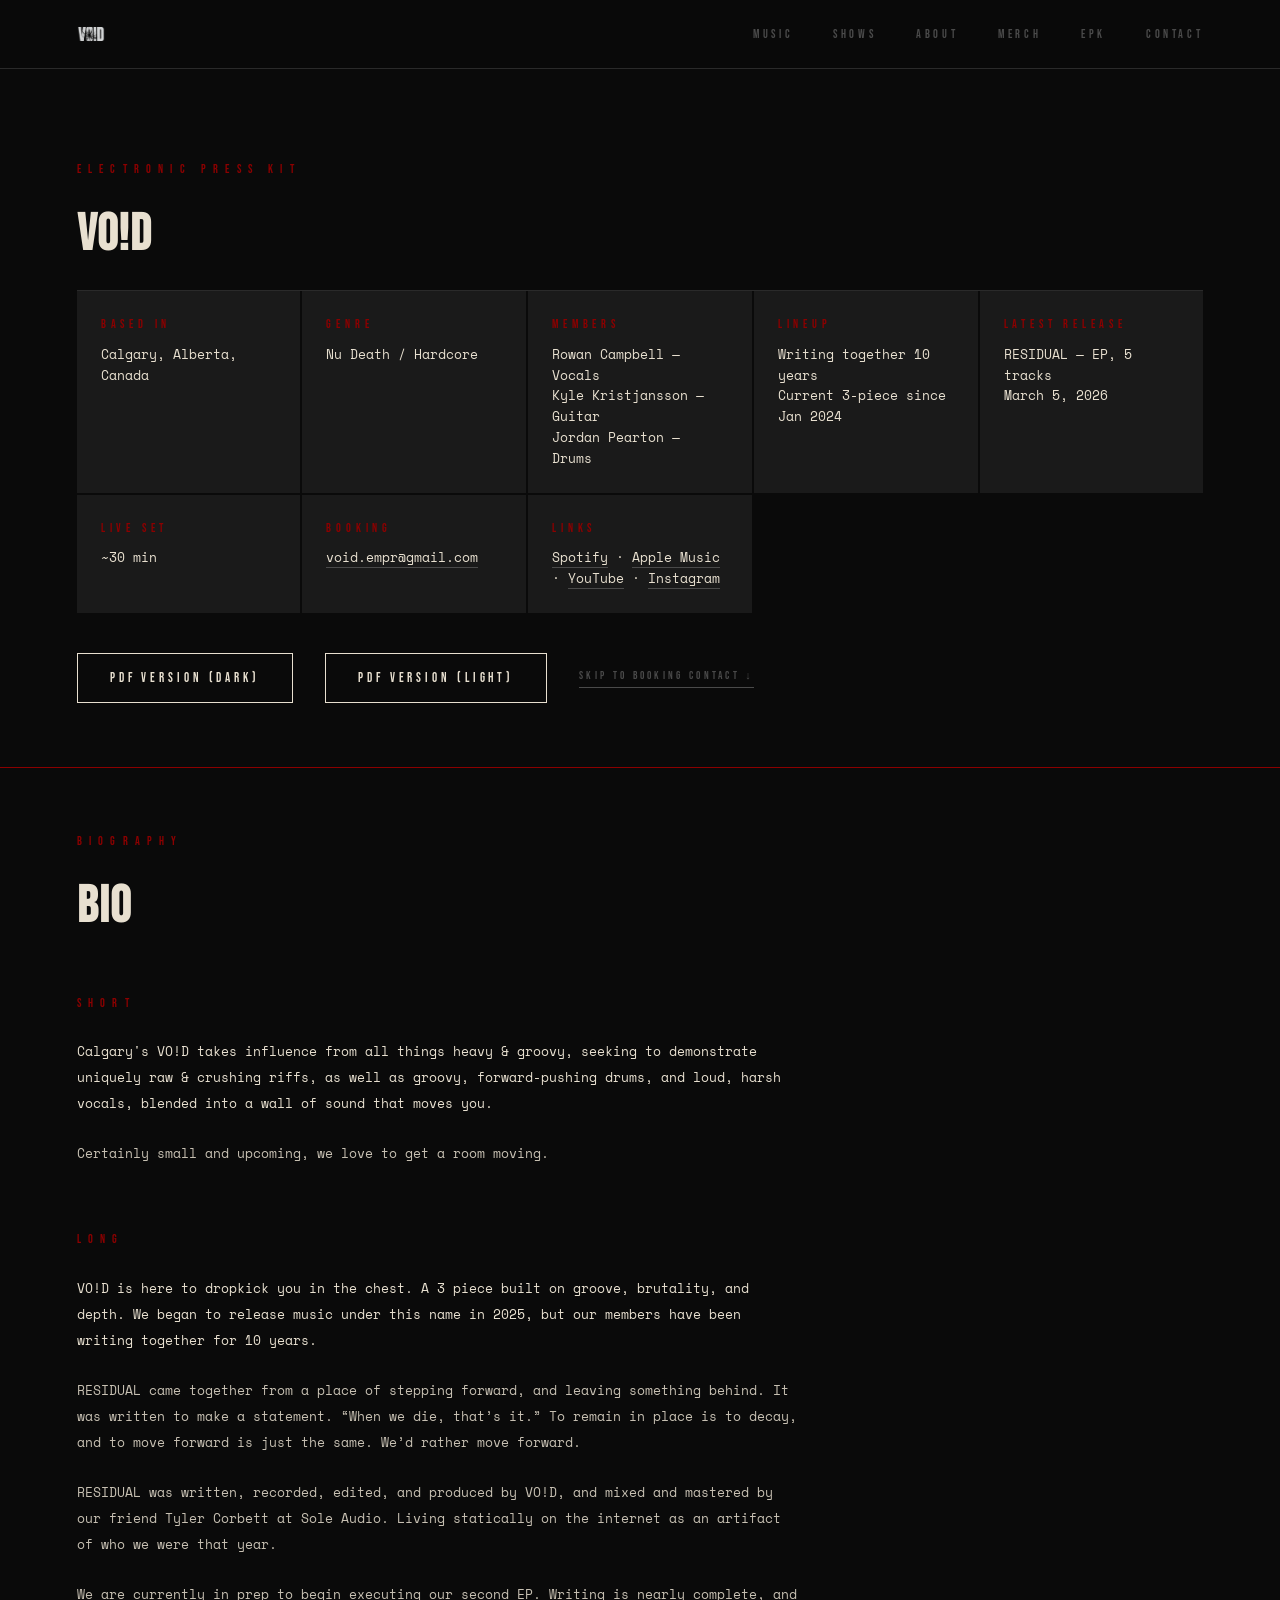
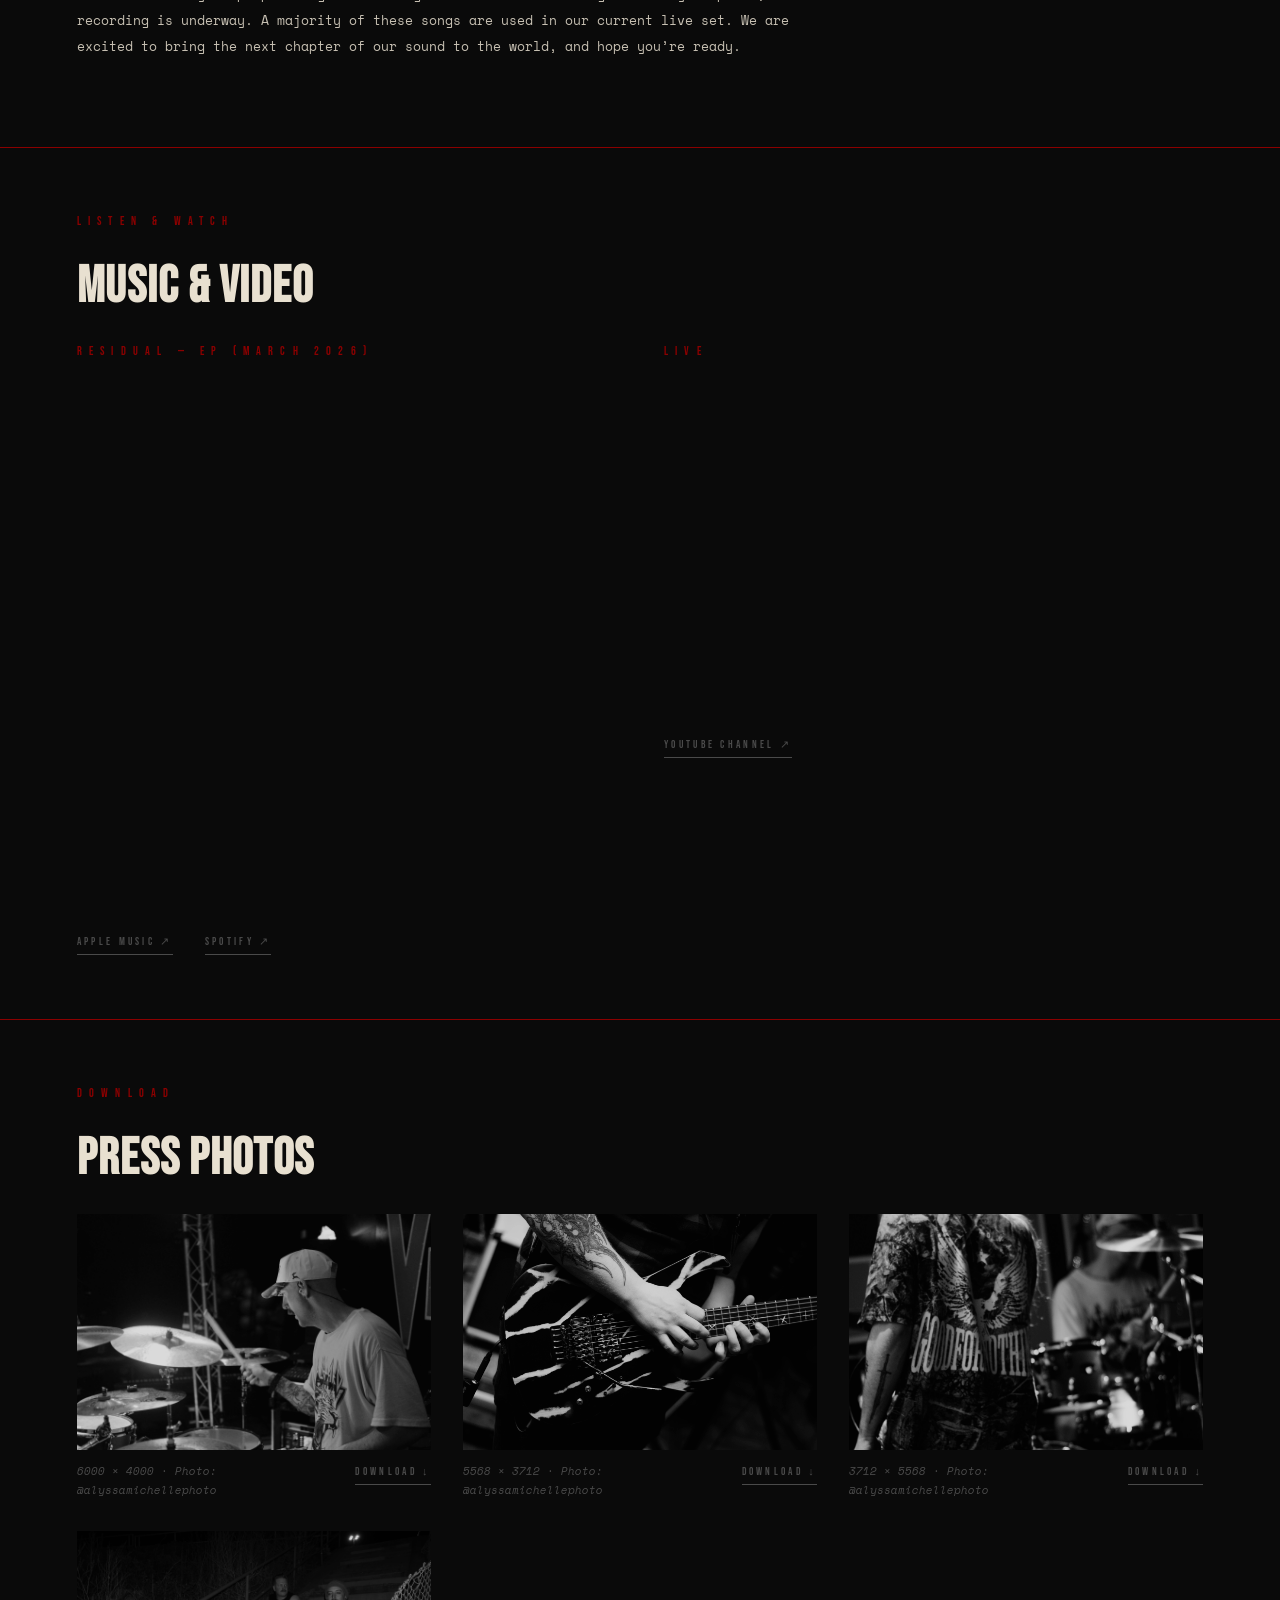
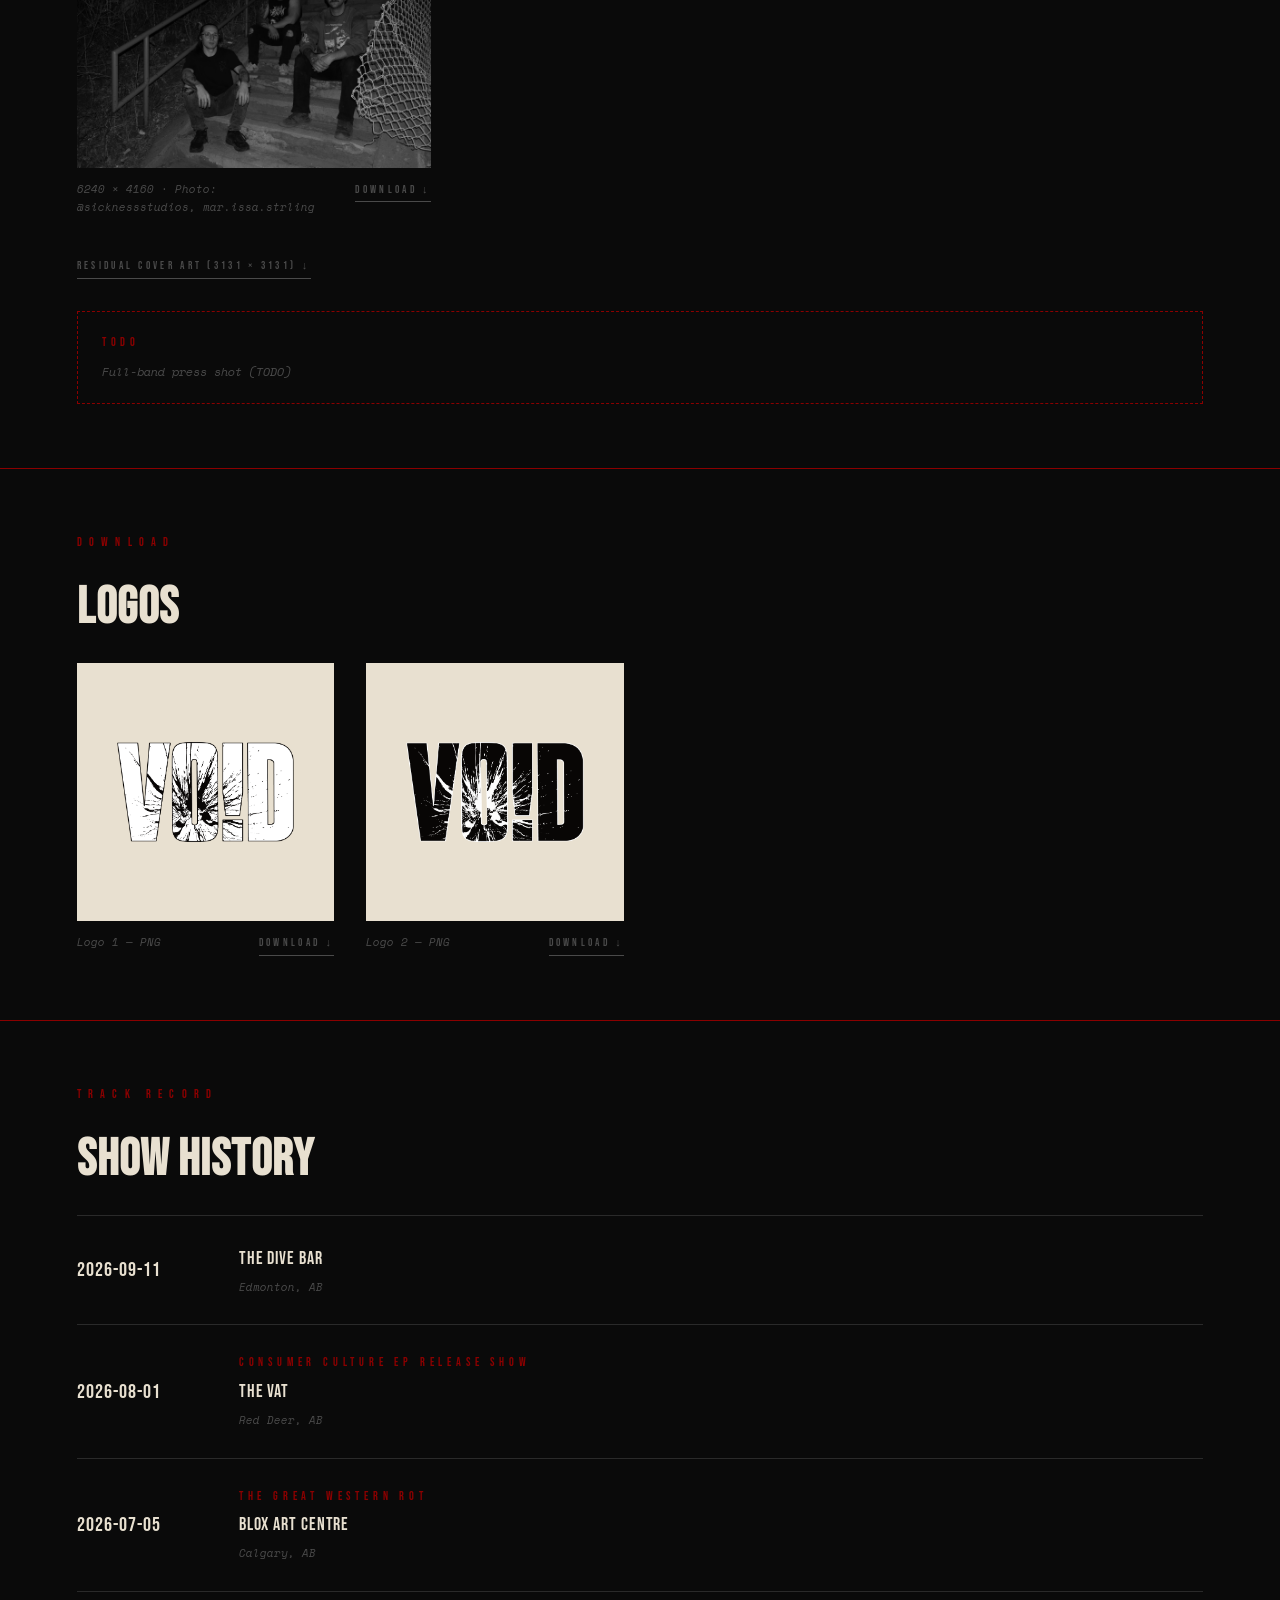
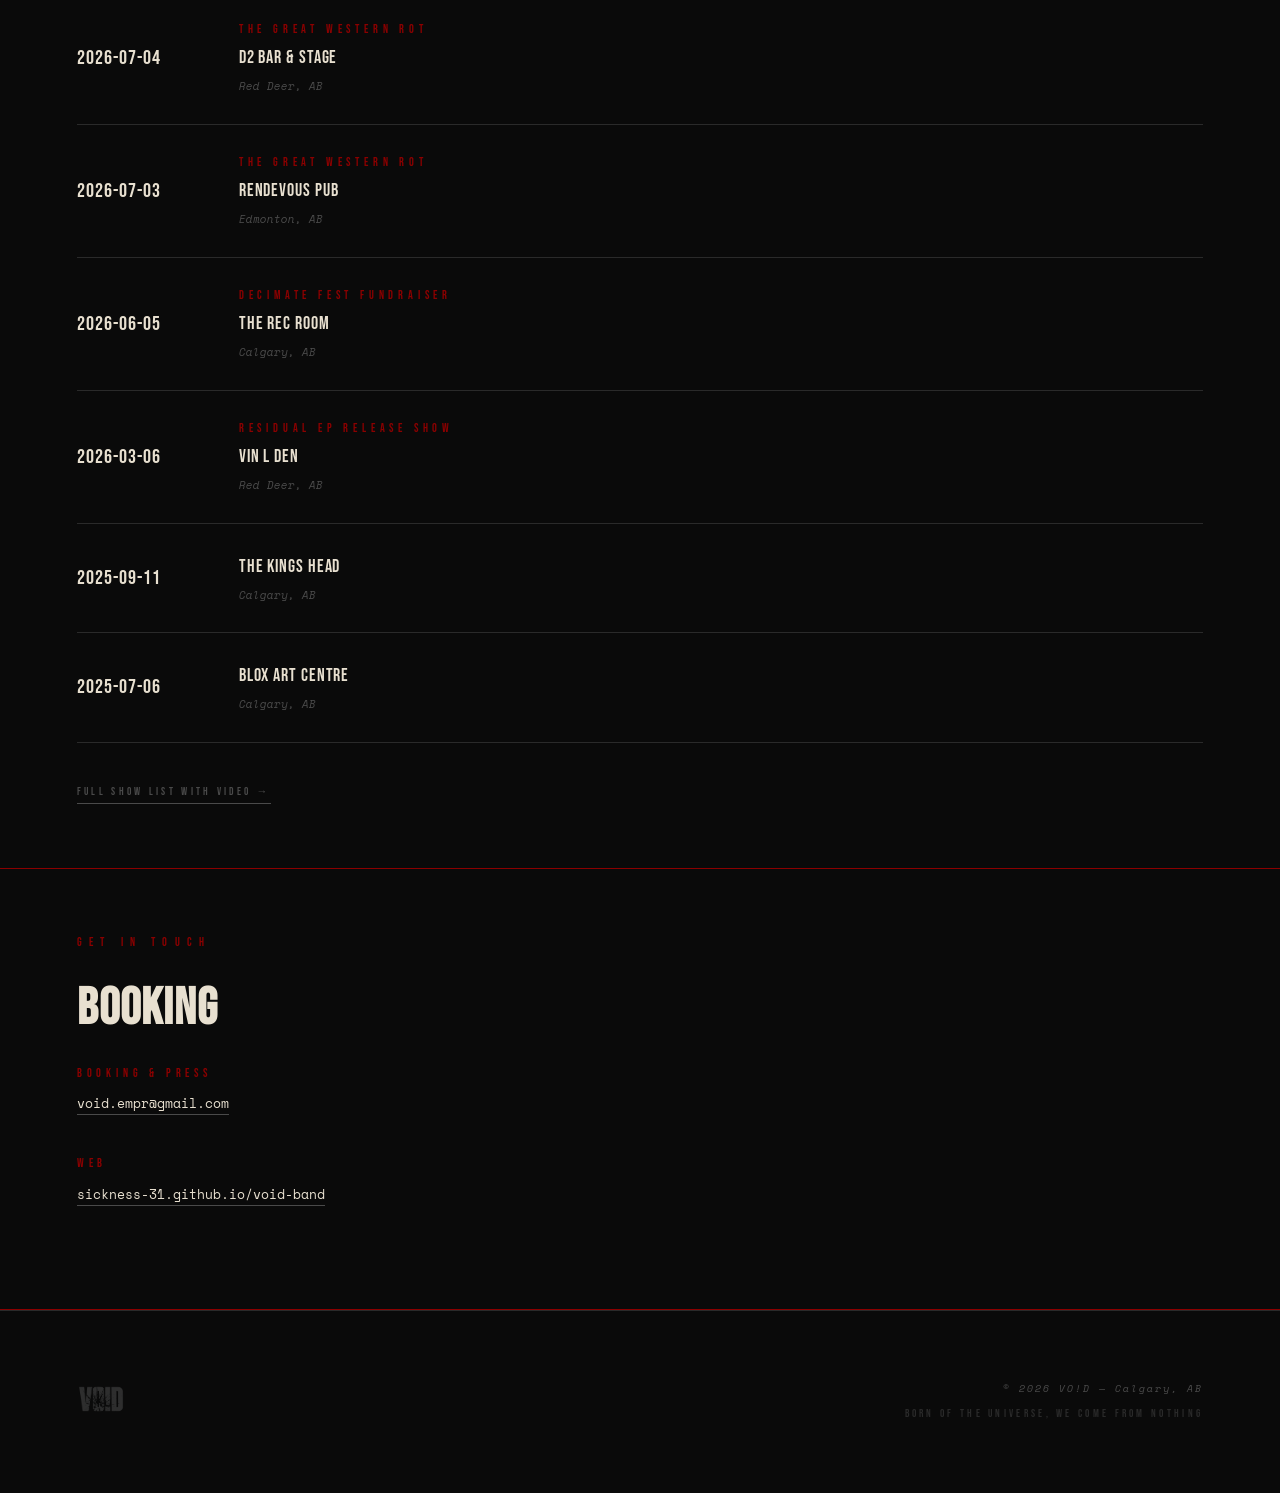
==== epk.html @ 702653e2 "EPK Update 4" ====
<!DOCTYPE html>
<!--
  ====================================================================
  VO!D — Electronic Press Kit
  epk.html

  Booker-facing page. Built to be skimmed top to bottom in under a
  minute: facts → bio → music → video → photos → logos →
  show history → contact.

  Technical specs (stage plot, input list, rider) are deliberately
  NOT on this page — they're shared with bookers directly.

  PDF VERSION:
  "PDF Version (Dark)" prints in the site's own palette; "(Light)" is
  black-on-white. Both: browser print dialog → Save as PDF. Plain
  Ctrl+P gives Dark. The print styles live in assets/css/site.css.

  Photo captions are NOT typed here — assets/js/credits.js reads the
  size and photographer from each JPEG's metadata.

  Anything in a <div class="todo"> still needs real content.
  Search for "TODO" to find them all.
  ====================================================================
-->
<html lang="en">
<head>
  <meta charset="UTF-8">
  <meta name="viewport" content="width=device-width, initial-scale=1.0">

  <title>VO!D — Press Kit</title>
  <meta name="description" content="VO!D electronic press kit — bio, music, live video, press photos, logos, and booking contact. Calgary, Alberta.">
  <meta property="og:title" content="VO!D — Press Kit">
  <meta property="og:description" content="Bio, music, photos, and booking contact.">
  <meta property="og:image" content="assets/images/og-image.jpg">

  <link rel="preconnect" href="https://fonts.googleapis.com">
  <link rel="preconnect" href="https://fonts.gstatic.com" crossorigin>
  <link href="https://fonts.googleapis.com/css2?family=Bebas+Neue&family=Space+Mono:ital,wght@0,400;0,700;1,400&display=swap" rel="stylesheet">

  <!-- shared design system — same file index.html uses -->
  <link rel="stylesheet" href="assets/css/site.css">
</head>

<body>

  <nav id="nav">
    <a href="index.html" class="nav-logo"><img src="assets/images/logo.png" alt="VO!D"></a>
    <ul class="nav-links">
      <li><a href="index.html#music">Music</a></li>
      <li><a href="shows.html">Shows</a></li>
      <li><a href="index.html#about">About</a></li>
      <li><a href="index.html#merch">Merch</a></li>
      <li><a href="epk.html">EPK</a></li>
      <li><a href="index.html#contact">Contact</a></li>
    </ul>
  </nav>

  <!-- ================================================
       HEADER + QUICK FACTS
       The 10-second version. Everything a booker needs to
       decide whether to keep reading.
       ================================================ -->
  <section id="epk-top" class="page-top epk-section">
    <span class="section-label">Electronic Press Kit</span>
    <h2 class="section-title">VO!D</h2>

    <div class="epk-facts">
      <div class="epk-fact">
        <span class="epk-fact-label">Based In</span>
        <div class="epk-fact-value">Calgary, Alberta, Canada</div>
      </div>
      <div class="epk-fact">
        <!-- CHANGE: genre wording -->
        <span class="epk-fact-label">Genre</span>
        <div class="epk-fact-value">Nu Death / Hardcore</div>
      </div>
      <div class="epk-fact">
        <span class="epk-fact-label">Members</span>
        <div class="epk-fact-value">
          Rowan Campbell — Vocals<br>
          Kyle Kristjansson — Guitar<br>
          Jordan Pearton — Drums
        </div>
      </div>
      <div class="epk-fact">
        <span class="epk-fact-label">Lineup</span>
        <div class="epk-fact-value">Writing together 10 years<br>Current 3-piece since Jan 2024</div>
      </div>
      <div class="epk-fact">
        <span class="epk-fact-label">Latest Release</span>
        <div class="epk-fact-value">RESIDUAL — EP, 5 tracks<br>March 5, 2026</div>
      </div>
      <div class="epk-fact">
        <span class="epk-fact-label">Live Set</span>
        <div class="epk-fact-value">~30 min</div>
      </div>
      <div class="epk-fact">
        <span class="epk-fact-label">Booking</span>
        <div class="epk-fact-value"><a href="mailto:void.empr@gmail.com">void.empr@gmail.com</a></div>
      </div>
      <div class="epk-fact">
        <span class="epk-fact-label">Links</span>
        <div class="epk-fact-value">
          <a href="https://open.spotify.com/artist/7Hr36pXqkd8HszkUkhOIgz" target="_blank" rel="noopener">Spotify</a> ·
          <a href="https://music.apple.com/us/artist/vo-d/1657633364" target="_blank" rel="noopener">Apple Music</a> ·
          <a href="https://www.youtube.com/@void_yyc" target="_blank" rel="noopener">YouTube</a> ·
          <a href="https://www.instagram.com/void.yyc/" target="_blank" rel="noopener">Instagram</a>
        </div>
      </div>
    </div>

    <div class="link-row no-print">
      <!-- both print the page; Light adds class "print-light" to <html> first (see script at the bottom) -->
      <button type="button" class="btn-outline" data-print="dark">PDF Version (Dark)</button>
      <button type="button" class="btn-outline" data-print="light">PDF Version (Light)</button>
      <a href="#epk-contact" class="text-link">Skip to booking contact ↓</a>
    </div>
  </section>

  <hr class="rule">

  <!-- ================================================
       BIO
       Short bio is the same copy as the About section on index.html
       (keep them in sync). Long bio is EPK-only.
       ================================================ -->
  <section id="epk-bio" class="epk-section">
    <span class="section-label">Biography</span>
    <h2 class="section-title">Bio</h2>

    <span class="section-sub">Short</span>
    <div class="epk-bio">
      <!-- CHANGE: short bio — same as the About copy on index.html, keep them in sync -->
      <p>
        Calgary's VO!D takes influence from all things heavy &amp; groovy,
        seeking to demonstrate uniquely raw &amp; crushing riffs, as well as
        groovy, forward-pushing drums, and loud, harsh vocals, blended into
        a wall of sound that moves you.
      </p>
      <p>
        Certainly small and upcoming, we love to get a room moving.
      </p>
    </div>

    <span class="section-sub">Long</span>
    <div class="epk-bio">
      <!-- CHANGE: long bio -->
      <p>
        VO!D is here to dropkick you in the chest. A 3 piece built on groove,
        brutality, and depth. We began to release music under this name in
        2025, but our members have been writing together for 10 years.
      </p>
      <p>
        RESIDUAL came together from a place of stepping forward, and leaving
        something behind. It was written to make a statement. “When we die,
        that’s it.” To remain in place is to decay, and to move forward is
        just the same. We’d rather move forward.
      </p>
      <p>
        RESIDUAL was written, recorded, edited, and produced by VO!D, and
        mixed and mastered by our friend Tyler Corbett at Sole Audio. Living
        statically on the internet as an artifact of who we were that year.
      </p>
      <p>
        We are currently in prep to begin executing our second EP. Writing is
        nearly complete, and recording is underway. A majority of these songs
        are used in our current live set. We are excited to bring the next
        chapter of our sound to the world, and hope you’re ready.
      </p>
    </div>
  </section>

  <hr class="rule">

  <!-- ================================================
       MUSIC + VIDEO — side by side
       ================================================ -->
  <section id="epk-media" class="epk-section">
    <span class="section-label">Listen &amp; Watch</span>
    <h2 class="section-title">Music &amp; Video</h2>

    <div class="epk-grid-2">
      <div>
        <span class="section-sub">RESIDUAL — EP (March 2026)</span>
        <div class="spotify-embed">
          <!-- same RESIDUAL embed as index.html -->
          <iframe
            style="border-radius:12px"
            src="https://open.spotify.com/embed/album/4aS5ZwJ2XtOlr2G8sASaux?utm_source=generator&theme=0"
            width="100%"
            height="500"
            frameBorder="0"
            allowfullscreen=""
            allow="autoplay; clipboard-write; encrypted-media; fullscreen; picture-in-picture"
            loading="lazy"
            title="RESIDUAL on Spotify">
          </iframe>
        </div>
        <!-- shows only on the printed PDF version -->
        <p class="print-only">Listen: https://open.spotify.com/artist/7Hr36pXqkd8HszkUkhOIgz</p>
        <div class="link-row">
          <a href="https://music.apple.com/us/artist/vo-d/1657633364" target="_blank" rel="noopener" class="text-link">Apple Music ↗</a>
          <a href="https://open.spotify.com/artist/7Hr36pXqkd8HszkUkhOIgz" target="_blank" rel="noopener" class="text-link">Spotify ↗</a>
        </div>
      </div>

      <div>
        <!-- CHANGE: video label — say what this footage is (venue / date) -->
        <span class="section-sub">Live</span>
        <div class="youtube-embed">
          <!-- same video currently embedded on index.html -->
          <iframe
            src="https://www.youtube.com/embed/_7-afHWL_mc"
            title="VO!D live"
            style="aspect-ratio:16/9; width:100%;"
            allow="accelerometer; autoplay; clipboard-write; encrypted-media; gyroscope; picture-in-picture; web-share"
            referrerpolicy="strict-origin-when-cross-origin"
            allowfullscreen
            loading="lazy">
          </iframe>
        </div>
        <p class="print-only">Watch: https://www.youtube.com/watch?v=_7-afHWL_mc</p>
        <div class="link-row">
          <a href="https://www.youtube.com/@void_yyc" target="_blank" rel="noopener" class="text-link">YouTube channel ↗</a>
        </div>
      </div>
    </div>
  </section>

  <hr class="rule">

  <!-- ================================================
       PRESS PHOTOS
       Links point at the full-resolution originals in assets/press.
       The caption (size + photographer) is filled in by
       assets/js/credits.js from each JPEG's metadata — set it in
       Windows: right-click > Properties > Details > Authors.
       To add a photo: copy one .press-photo block, bump the number.
       ================================================ -->
  <section id="epk-photos" class="epk-section">
    <span class="section-label">Download</span>
    <h2 class="section-title">Press Photos</h2>

    <div class="press-grid">
      <div class="press-photo">
        <img src="assets/press/press-photo-1.jpg" alt="VO!D — drums" data-credit>
        <div class="press-meta">
          <!-- filled by assets/js/credits.js from the photo's own metadata -->
          <span class="press-caption"></span>
          <a href="assets/press/press-photo-1.jpg" download class="text-link">Download ↓</a>
        </div>
      </div>
      <div class="press-photo">
        <img src="assets/press/press-photo-2.jpg" alt="VO!D — guitar" data-credit>
        <div class="press-meta">
          <!-- filled by assets/js/credits.js from the photo's own metadata -->
          <span class="press-caption"></span>
          <a href="assets/press/press-photo-2.jpg" download class="text-link">Download ↓</a>
        </div>
      </div>
      <div class="press-photo">
        <img src="assets/press/press-photo-3.jpg" alt="VO!D — vocals" data-credit>
        <div class="press-meta">
          <!-- filled by assets/js/credits.js from the photo's own metadata -->
          <span class="press-caption"></span>
          <a href="assets/press/press-photo-3.jpg" download class="text-link">Download ↓</a>
        </div>
      </div>
      <div class="press-photo">
        <img src="assets/press/press-photo-4.jpg" alt="VO!D — silhouette" data-credit>
        <div class="press-meta">
          <!-- filled by assets/js/credits.js from the photo's own metadata -->
          <span class="press-caption"></span>
          <a href="assets/press/press-photo-4.jpg" download class="text-link">Download ↓</a>
        </div>
      </div>
    </div>

    <div class="link-row">
      <a href="assets/press/cover-residual.jpg" download class="text-link">RESIDUAL cover art (3131 × 3131) ↓</a>
    </div>

    <div class="todo" style="margin-top:2rem;">
      Full-band press shot (TODO)
    </div>
  </section>

  <hr class="rule">

  <!-- ================================================
       LOGOS
       ================================================ -->
  <section id="epk-logos" class="epk-section">
    <span class="section-label">Download</span>
    <h2 class="section-title">Logos</h2>

    <div class="logo-grid">
      <!-- CHANGE: to add a logo, copy one block and bump the number -->
      <div>
        <div class="logo-tile">
          <img src="assets/press/logo-1.png" alt="VO!D logo 1">
        </div>
        <div class="press-meta">
          <span>Logo 1 — PNG</span>
          <a href="assets/press/logo-1.png" download class="text-link">Download ↓</a>
        </div>
      </div>
      <div>
        <div class="logo-tile">
          <img src="assets/press/logo-2.png" alt="VO!D logo 2">
        </div>
        <div class="press-meta">
          <span>Logo 2 — PNG</span>
          <a href="assets/press/logo-2.png" download class="text-link">Download ↓</a>
        </div>
      </div>
    </div>
  </section>

  <hr class="rule">

  <!-- ================================================
       SHOW HISTORY — condensed, from data/shows.js
       Draw evidence for bookers. Same data as shows.html.
       ================================================ -->
  <section id="epk-history" class="epk-section">
    <span class="section-label">Track Record</span>
    <h2 class="section-title">Show History</h2>

    <div class="show-list"
         data-shows="past"
         data-condensed="true"
         data-empty="No past shows listed yet.">
    </div>

    <div class="link-row">
      <a href="shows.html" class="text-link">Full show list with video →</a>
    </div>
  </section>

  <hr class="rule">

  <!-- ================================================
       CONTACT
       ================================================ -->
  <section id="epk-contact" class="epk-section">
    <span class="section-label">Get In Touch</span>
    <h2 class="section-title">Booking</h2>

    <div class="contact-block">
      <span class="contact-label">Booking &amp; Press</span>
      <p class="contact-value">
        <!-- CHANGE: booking email -->
        <a href="mailto:void.empr@gmail.com">void.empr@gmail.com</a>
      </p>
    </div>
    <div class="contact-block">
      <span class="contact-label">Web</span>
      <p class="contact-value">
        <!-- CHANGE: replace with the custom domain once CNAME is set -->
        <a href="https://sickness-31.github.io/void-band/">sickness-31.github.io/void-band</a>
      </p>
    </div>
  </section>

  <hr class="rule">

  <footer>
    <div class="footer-logo">
      <img src="assets/images/logo.png" alt="VO!D">
    </div>
    <div class="footer-right">
      <!-- CHANGE: update year -->
      <span class="footer-copy">© 2026 VO!D — Calgary, AB</span>
      <span class="footer-tagline">born of the universe, we come from nothing</span>
    </div>
  </footer>

  <script src="data/shows.js"></script>
  <script src="assets/js/credits.js"></script>
  <script src="assets/js/shows.js"></script>
  <script>
    // PDF Version buttons. Light = add a class the print CSS keys off, print, remove it.
    document.querySelectorAll('[data-print]').forEach(function (btn) {
      btn.addEventListener('click', function () {
        document.documentElement.classList.toggle('print-light', btn.getAttribute('data-print') === 'light');
        window.print();
      });
    });
    window.addEventListener('afterprint', function () {
      document.documentElement.classList.remove('print-light');
    });
  </script>
</body>
</html>
---- assets/css/site.css ----
/*
  ====================================================================
  VO!D — site.css
  Shared stylesheet for every page: index.html, shows.html, epk.html

  This used to live inline in index.html. It was moved here so the
  three pages share one design system instead of three copies.

  TO CHANGE COLORS: edit the :root variables at the top.
  Everything below the "SHOWS PAGE" banner is new (Shows + EPK pages).
  ====================================================================
*/
/*
================================================================
CSS — CASCADING STYLE SHEETS
This block controls everything visual: colors, sizes, spacing,
fonts, layout. It doesn't DO anything, it just DESCRIBES how
things look.

Syntax: selector { property: value; }
Example: body { background: black; } means "make the page background black"
================================================================
*/

/* 
  CSS VARIABLES — think of these like constants in C#.
  Define a value once here, use it everywhere below.
  To change the site's color scheme, edit these values.
  Format: --variable-name: value;
  Usage:  color: var(--blood);
*/
:root {
  --black:    #0A0A0A;  /* near-black background — slightly warm, not pure */
  --dirty:    #E8E0D0;  /* off-white text — aged paper feel, not harsh white */
  --blood:    #8B0000;  /* dark blood red — used sparingly as the accent */
  --dark:     #1A1A1A;  /* secondary dark for cards and section backgrounds */
  --mid:      #4A4A4A;  /* mid-grey for secondary text and borders */
  --dim:      #2A2A2A;  /* very dark grey for subtle backgrounds */

  /* font families stored as variables for easy swapping */
  --display:  'Bebas Neue', sans-serif;   /* headers, labels, nav */
  --body:     'Space Mono', monospace;    /* paragraphs, descriptions */
}

/* 
  RESET — browsers add their own default padding/margin to elements.
  This removes all of that so we start from zero and control everything.
  * means "apply to every element on the page"
*/
*, *::before, *::after {
  box-sizing: border-box; /* makes sizing predictable — padding included in width */
  margin: 0;
  padding: 0;
}

/* BASE PAGE STYLES */
html {
  scroll-behavior: auto; /* no smooth scroll — keeps it raw */
}

body {
  background: var(--black);
  color: var(--dirty);          /* default text color for the whole page */
  font-family: var(--body);
  font-size: 13px;
  line-height: 1.7;             /* space between lines of text */
  overflow-x: hidden;           /* prevents horizontal scrollbar */
}

/* 
  THE HORIZONTAL RULE — the single blood-red line between sections.
  <hr> is an HTML element that draws a horizontal line.
  We're overriding its default look completely.
*/
.rule {
  border: none;
  border-top: 1px solid var(--blood); /* 1px line, blood red */
  margin: 0;
}

/*
================================================================
NAVIGATION — fixed bar at the top of the page
position: fixed means it stays visible as you scroll
================================================================
*/
#nav {
  position: fixed;              /* stays at top even when scrolling */
  top: 0;
  left: 0;
  right: 0;
  z-index: 100;                 /* sits above everything else on the page */
  padding: 1.25rem 6vw;         /* 6vw = 6% of viewport width — scales with screen */
  display: flex;
  justify-content: space-between;
  align-items: center;
  background: rgba(10,10,10,0.92); /* slightly transparent black */
  backdrop-filter: blur(8px);      /* blurs content behind the nav */
  border-bottom: 1px solid var(--dim);
}

.nav-logo {
  font-family: var(--display);
  font-size: 22px;
  color: var(--dirty);
  text-decoration: none;        /* removes underline from links */
  letter-spacing: 0.1em;        /* space between letters */
}

.nav-logo img {
  height: 28px;                 /* CHANGE: nav logo size */
  display: block;
  filter: invert(1);            /* black logo -> white, same trick as the footer */
  opacity: 0.85;
  transition: opacity 0.2s;
}
.nav-logo:hover img {
  opacity: 1;
}

.nav-links {
  display: flex;
  gap: 2.5rem;                  /* space between each nav item */
  list-style: none;             /* removes bullet points from the list */
}

.nav-links a {
  font-family: var(--display);
  font-size: 12px;
  letter-spacing: 0.3em;
  color: var(--mid);
  text-decoration: none;
  transition: color 0.15s;      /* smooth color change on hover (0.15 seconds) */
}

/* :hover applies styles when the mouse is over an element */
.nav-links a:hover {
  color: var(--dirty);
}

/*
================================================================
HERO — the first full-screen section the visitor sees
================================================================
*/
#hero {
  min-height: 100vh;            /* 100vh = 100% of the visible screen height */
  display: flex;
  flex-direction: column;
  justify-content: flex-end;    /* pushes content to the bottom */
  padding: 0 6vw 8rem;
  position: relative;
  overflow: hidden;             /* clips the logo image to this section */
}

/* 
  HERO BACKGROUND — the shrapnel logo sits behind the text.
  position: absolute takes it out of normal flow and lets us
  layer it behind the text content.
*/
.hero-bg {
  position: absolute;
  top: 0; left: 0; right: 0; bottom: 0;
  background-image: url('../images/hero-bg.png');
  background-size: 70%;             /* logo takes up 70% of the hero width */
  background-position: center 40%;  /* horizontal center, 40% down */
  background-repeat: no-repeat;
  opacity: 0.31;                    /* very faint — 0=invisible, 1=solid */
  /* increase this number to make the logo more visible in the background */
}

/* dark gradient that fades from transparent at top to black at bottom */
.hero-overlay {
  position: absolute;
  top: 0; left: 0; right: 0; bottom: 0;
  background: linear-gradient(
    to bottom,
    transparent 30%,        /* top 30% is see-through */
    var(--black) 100%       /* fades to solid black at the bottom */
  );
}

/* z-index controls layering — higher number = in front */
.hero-content {
  position: relative;
  z-index: 2;               /* sits above the background and overlay */
}

.hero-eyebrow {
  font-family: var(--display);
  font-size: 12px;
  letter-spacing: 0.5em;
  color: var(--blood);
  margin-bottom: 1rem;
}

/* 
  THE BIG VO!D TITLE
  clamp(min, preferred, max) — scales the font between a min and max
  based on screen width. clamp(80px, 18vw, 260px) means:
  never smaller than 80px, never bigger than 260px, tries for 18vw
*/
.hero-name {
  font-family: var(--display);
  font-size: clamp(80px, 18vw, 260px);
  line-height: 0.85;
  color: var(--dirty);
  margin-bottom: 2rem;
  user-select: none;            /* prevents text selection on drag */
}

/* 
  Each letter of VO!D is wrapped in a <span> for the glitch animation.
  They start invisible (opacity: 0) and the JS reveals them one by one.
*/
.hero-name span {
  display: inline-block;
  opacity: 0;
  transition: opacity 0.05s;
}

.hero-name span.resolved {
  opacity: 1;
}

.hero-tagline {
  font-family: var(--body);
  font-size: clamp(11px, 1.2vw, 13px);
  color: var(--mid);
  font-style: italic;
  letter-spacing: 0.05em;
}

/*
================================================================
PHOTO DIVIDER — full-width atmospheric image between sections
================================================================
*/
.photo-divider {
  width: 100%;
  height: 60vh;                 /* 60% of the screen height */
  position: relative;
  overflow: hidden;
}

.photo-divider img {
  width: 100%;
  height: 100%;
  object-fit: cover;            /* fills the space, crops if needed */
  object-position: center;
  opacity: 0.4;                 /* dim the photo — increase for brighter */
  filter: grayscale(60%);       /* partially desaturated — 100% = full B&W */
}

/* gradient overlay on the photo so it fades into the sections above/below */
.photo-divider::before,
.photo-divider::after {
  content: '';                  /* required for pseudo-elements */
  position: absolute;
  left: 0; right: 0;
  height: 40%;
  z-index: 1;
}

.photo-divider::before {
  top: 0;
  background: linear-gradient(to bottom, var(--black), transparent);
}

.photo-divider::after {
  bottom: 0;
  background: linear-gradient(to top, var(--black), transparent);
}

/*
================================================================
SECTIONS — base styles shared by all content sections
================================================================
*/
section {
  padding: 7rem 6vw;            /* 7rem top/bottom, 6vw left/right */
}

/* small red label above section titles — like "DISCOGRAPHY" above "Music" */
.section-label {
  font-family: var(--display);
  font-size: 12px;
  letter-spacing: 0.6em;
  color: var(--blood);
  margin-bottom: 2rem;
  display: block;               /* block makes it sit on its own line */
}

/* large section heading */
.section-title {
  font-family: var(--display);
  font-size: clamp(48px, 7vw, 100px);
  line-height: 0.9;
  color: var(--dirty);
  margin-bottom: 3rem;
  letter-spacing: 0.02em;
}

/*
================================================================
MUSIC SECTION
================================================================
*/
.release-block {
  display: grid;
  /* auto-fit fills the row with as many columns as fit at 280px min */
  grid-template-columns: repeat(auto-fit, minmax(280px, 1fr));
  gap: 4rem;
  align-items: start;
}

.release-info {}

.release-meta {
  font-family: var(--display);
  font-size: 12px;
  letter-spacing: 0.4em;
  color: var(--blood);
  margin-bottom: 1rem;
}

.release-title {
  font-family: var(--display);
  font-size: clamp(36px, 5vw, 64px);
  color: var(--dirty);
  line-height: 0.9;
  margin-bottom: 1rem;
  letter-spacing: 0.03em;
}

.release-description {
  font-size: 12px;
  color: var(--mid);
  line-height: 1.9;
  font-style: italic;
  margin-bottom: 2rem;
  max-width: 420px;
}

/* secondary streaming link below the Spotify embed */
.stream-also {
  font-family: var(--display);
  font-size: 11px;
  letter-spacing: 0.3em;
  color: var(--mid);
  text-decoration: none;
  border-bottom: 1px solid var(--mid);
  padding-bottom: 2px;
  transition: color 0.15s, border-color 0.15s;
}

.stream-also:hover {
  color: var(--dirty);
  border-color: var(--dirty);
}

/* wrapper for the Spotify embed iframe */
.spotify-embed {
  border-radius: 0;             /* keep it square to match the aesthetic */
}

/* 
  IFRAME — an inline frame that embeds another website.
  Spotify's embed player lives inside this.
  border: none removes the default iframe border.
*/
.spotify-embed iframe {
  border: none;
  width: 100%;
  
}

/*
================================================================
LIVE SECTION
================================================================
*/
.show-list {
  border-top: 1px solid var(--dim);
}

/* 
  Each show is a row with three columns: date | info | ticket link
  grid-template-columns defines the column widths
*/
.show-row {
  display: grid;
  grid-template-columns: 130px 1fr auto;
  gap: 2rem;
  align-items: center;
  padding: 1.75rem 0;
  border-bottom: 1px solid var(--dim);
  transition: padding-left 0.1s;
}

.show-row:hover {
  padding-left: 0.75rem;        /* slides right slightly on hover */
}

.show-date {
  font-family: var(--display);
  font-size: 20px;
  color: var(--dirty);
  letter-spacing: 0.05em;
}

.show-info {
  display: flex;
  flex-direction: column;
  gap: 0.2rem;
}

.show-venue {
  font-family: var(--display);
  font-size: 18px;
  color: var(--dirty);
  letter-spacing: 0.05em;
}

.show-location {
  font-size: 11px;
  color: var(--mid);
  font-style: italic;
}

.show-ticket {
  font-family: var(--display);
  font-size: 11px;
  letter-spacing: 0.3em;
  color: var(--blood);
  text-decoration: none;
  border: 1px solid var(--blood);
  padding: 0.5rem 1.25rem;
  white-space: nowrap;          /* prevents the word "Tickets" from wrapping */
  transition: background 0.15s, color 0.15s;
}

.show-ticket:hover {
  background: var(--blood);
  color: var(--dirty);
}

/* shown when there are no upcoming dates */
.no-shows {
  padding: 3rem 0;
  color: var(--mid);
  font-style: italic;
  font-size: 12px;
}

/* wrapper for the YouTube embed iframe */
.youtube-embed {
  border-radius: 0;             /* keep it square to match the aesthetic */
}

/* 
  IFRAME — an inline frame that embeds another website.
  YouTube's embed player lives inside this.
  border: none removes the default iframe border.
*/
.youtube-embed iframe {
  border: none;
  width: 100%;
  /* height: 100%; */
  align-items: center;
}

/*
================================================================
ABOUT SECTION
================================================================
*/
.about-grid {
  display: grid;
  grid-template-columns: 1fr 1fr;  /* two equal columns */
  gap: 6rem;
  margin-top: 1rem;
}

.about-photos {
  display: grid;
  grid-template-columns: 1fr 1fr;
  gap: 2px;                     /* 2px gap creates the grid line effect */
}

/* 
  The photo containers — overflow:hidden clips images to their box.
  aspect-ratio keeps them square.
*/
.about-photo {
  overflow: hidden;
  aspect-ratio: 1;              /* forces a perfect square */
}

.about-photo.wide {
  grid-column: span 2;          /* this photo spans both columns */
  aspect-ratio: 2 / 1;          /* wider ratio for the spanning photo */
}

.about-photo img {
  width: 100%;
  height: 100%;
  object-fit: cover;
  filter: grayscale(100%);      /* full black and white */
  opacity: 0.75;
  transition: opacity 0.3s, filter 0.3s;
}

/* on hover: brings back some color and increases brightness */
.about-photo:hover img {
  opacity: 0.9;
  filter: grayscale(60%);
}

.about-text {}

.about-bio p {
  font-size: 13px;
  line-height: 2;
  color: var(--dirty);
  opacity: 0.85;
  margin-bottom: 1.5rem;
}

.about-bio p:first-child {
  opacity: 1;                   /* first paragraph slightly brighter */
}

/* member list below the bio */
.member-list {
  margin-top: 3rem;
  border-top: 1px solid var(--dim);
}

.member-row {
  display: flex;
  justify-content: space-between;
  align-items: baseline;        /* aligns text along their baseline */
  padding: 1.25rem 0;
  border-bottom: 1px solid var(--dim);
}

.member-name {
  font-family: var(--display);
  font-size: 22px;
  color: var(--dirty);
  letter-spacing: 0.05em;
}

.member-role {
  font-size: 11px;
  color: var(--mid);
  font-style: italic;
}

/*
================================================================
MERCH SECTION
================================================================
*/
.merch-grid {
  display: grid;
  grid-template-columns: repeat(auto-fill, minmax(220px, 1fr));
  gap: 2px;
  margin-top: 1rem;
}

.merch-card {
  background: var(--dark);
  padding: 2rem;
  border-left: 2px solid transparent;
  transition: border-color 0.15s;
}

.merch-card:hover {
  border-left-color: var(--blood);
}

/* placeholder box where a product photo will go */
.merch-img {
  width: 100%;
  aspect-ratio: 1;
  background: var(--dim);
  display: flex;
  align-items: center;
  justify-content: center;
  font-family: var(--display);
  font-size: 11px;
  letter-spacing: 0.4em;
  color: var(--mid);
  margin-bottom: 1.25rem;
  border: 1px solid #222;
}

.merch-title {
  font-family: var(--display);
  font-size: 20px;
  color: var(--dirty);
  letter-spacing: 0.05em;
  margin-bottom: 0.5rem;
}

.merch-desc {
  font-size: 11px;
  color: var(--mid);
  font-style: italic;
  line-height: 1.7;
  margin-bottom: 1rem;
}

.merch-price {
  font-family: var(--display);
  font-size: 12px;
  letter-spacing: 0.3em;
  color: var(--blood);
}

.merch-cta {
  margin-top: 3rem;
  display: flex;
  align-items: center;
  gap: 2rem;
  flex-wrap: wrap;
}

.merch-store-link {
  font-family: var(--display);
  font-size: 13px;
  letter-spacing: 0.3em;
  color: var(--dirty);
  text-decoration: none;
  border: 1px solid var(--dirty);
  padding: 1rem 2rem;
  transition: background 0.15s, color 0.15s;
}

.merch-store-link:hover {
  background: var(--dirty);
  color: var(--black);
}

.merch-note {
  font-size: 11px;
  color: var(--mid);
  font-style: italic;
}

/*
================================================================
CONTACT SECTION
================================================================
*/
.contact-grid {
  display: grid;
  grid-template-columns: 1fr 1fr;
  gap: 6rem;
  margin-top: 1rem;
}

.contact-block {
  margin-bottom: 2.5rem;
}

.contact-label {
  font-family: var(--display);
  font-size: 12px;
  letter-spacing: 0.4em;
  color: var(--blood);
  display: block;
  margin-bottom: 0.5rem;
}

.contact-value {
  font-size: 13px;
  color: var(--dirty);
}

.contact-value a {
  color: var(--dirty);
  text-decoration: none;
  border-bottom: 1px solid var(--mid);
  padding-bottom: 1px;
  transition: border-color 0.15s;
}

.contact-value a:hover {
  border-color: var(--dirty);
}

.contact-download {
  color: var(--blood);
  text-decoration: none;
  border-bottom: 1px solid var(--blood);
  padding-bottom: 1px;
  font-family: var(--display);
  font-size: 13px;
  letter-spacing: 0.2em;
  transition: color 0.15s, border-color 0.15s;
}

.contact-download:hover {
  color: var(--dirty);
  border-color: var(--dirty);
}

/* social platform links */
.social-links {
  display: flex;
  flex-direction: column;
}

.social-link {
  font-family: var(--display);
  font-size: 16px;
  letter-spacing: 0.15em;
  color: var(--dirty);
  text-decoration: none;
  padding: 1.1rem 0;
  border-bottom: 1px solid var(--dim);
  display: flex;
  justify-content: space-between;
  align-items: center;
  transition: color 0.15s;
}

.social-link:hover {
  color: var(--blood);
}

/* the ↗ arrow that appears on the right of each social link */
.social-link::after {
  content: '↗';
  font-size: 11px;
  color: var(--mid);
}

/*
================================================================
FOOTER
================================================================
*/
footer {
  padding: 4rem 6vw;
  display: flex;
  justify-content: space-between;
  align-items: center;
  border-top: 1px solid var(--dim);
}

/* the footer logo image — small, dim, bottom-left */
.footer-logo img {
  height: 48px;                 /* CHANGE: adjust height to taste */
  opacity: 0.15;                /* very faint — increase to make more visible */
  filter: invert(1);            /* inverts colors — makes black logo white */
  transition: opacity 0.2s;
}

.footer-logo img:hover {
  opacity: 0.35;
}

.footer-right {
  text-align: right;
}

.footer-copy {
  font-size: 10px;
  color: var(--mid);
  letter-spacing: 0.2em;
  font-style: italic;
  display: block;
  margin-bottom: 0.25rem;
}

.footer-tagline {
  font-family: var(--display);
  font-size: 11px;
  letter-spacing: 0.3em;
  color: var(--dim);
}

/*
================================================================
RESPONSIVE — styles that only apply below certain screen widths.
@media is a CSS "if statement" — "if screen is narrower than 700px,
apply these styles instead"
================================================================
*/
@media (max-width: 900px) {
  /* stack about grid to single column on tablets */
  .about-grid {
    grid-template-columns: 1fr;
    gap: 3rem;
  }

  /* reverse order so photos come first on mobile */
  .about-photos {
    order: -1;
  }
}

@media (max-width: 700px) {
  section {
    padding: 5rem 5vw;
  }

  /* hide ticket link on mobile (small screens) */
  .show-ticket {
    display: none;
  }

  /* show rows become two columns instead of three */
  .show-row {
    grid-template-columns: 90px 1fr;
  }

  .contact-grid {
    grid-template-columns: 1fr;
    gap: 3rem;
  }

  /* hide nav links on mobile — a hamburger menu would go here eventually */
  .nav-links {
    display: none;
  }
}

/* 
  ACCESSIBILITY — respects users who have "reduce motion" enabled
  in their OS settings. Skips the glitch animation for them.
*/
@media (prefers-reduced-motion: reduce) {
  .hero-name span {
    opacity: 1 !important;     /* !important overrides all other opacity rules */
  }
}



/*
================================================================
SHARED — small additions used by the new pages
================================================================
*/

/* Pages without a full-screen hero need to clear the fixed nav bar.
   section.page-top (not just .page-top) so it beats the later
   .epk-section { padding: ... } shorthand. */
section.page-top {
  padding-top: 10rem;
}

/* Sub-heading inside a section, e.g. "UPCOMING" / "PAST" on shows.html */
.section-sub {
  font-family: var(--display);
  font-size: 12px;
  letter-spacing: 0.6em;
  color: var(--blood);
  margin: 4rem 0 1.5rem;
  display: block;
}
.section-sub:first-of-type {
  margin-top: 0;
}

/* Small text link with the underline treatment used elsewhere on the site */
.text-link {
  font-family: var(--display);
  font-size: 11px;
  letter-spacing: 0.3em;
  color: var(--mid);
  text-decoration: none;
  border-bottom: 1px solid var(--mid);
  padding-bottom: 2px;
  transition: color 0.15s, border-color 0.15s;
}
.text-link:hover {
  color: var(--dirty);
  border-color: var(--dirty);
}

/* Row of links / buttons under a section */
.link-row {
  margin-top: 2.5rem;
  display: flex;
  gap: 2rem;
  flex-wrap: wrap;
  align-items: center;
}

/* The bordered button style already used by .merch-store-link, made reusable */
.btn-outline {
  font-family: var(--display);
  font-size: 13px;
  letter-spacing: 0.3em;
  color: var(--dirty);
  text-decoration: none;
  border: 1px solid var(--dirty);
  padding: 1rem 2rem;
  background: none;
  cursor: pointer;
  transition: background 0.15s, color 0.15s;
}
.btn-outline:hover {
  background: var(--dirty);
  color: var(--black);
}

/*
  TODO PLACEHOLDER — marks content that still needs to be supplied.
  Deliberately loud so it can't be missed. Delete the .todo block
  once the real content is in.
*/
.todo {
  border: 1px dashed var(--blood);
  padding: 1.25rem 1.5rem;
  color: var(--mid);
  font-size: 12px;
  font-style: italic;
  line-height: 1.8;
}
.todo::before {
  content: 'TODO';
  display: block;
  font-family: var(--display);
  font-style: normal;
  font-size: 12px;
  letter-spacing: 0.4em;
  color: var(--blood);
  margin-bottom: 0.5rem;
}


/*
================================================================
SECTION BACKGROUNDS - optional photo behind a section
Same idea as .hero-bg: an absolutely-positioned layer under the
content, dimmed and faded into black at the top and bottom.

To turn one on: the section already contains
  <div class="section-bg"></div>
as its first child. Drop the matching file into assets/images/
(names below) and it appears. No file = plain black, no change.
To turn one off for good: delete the div from the section.
================================================================
*/
section {
  position: relative;           /* so .section-bg can sit inside it */
}
.section-bg {
  position: absolute;
  top: 0; left: 0; right: 0; bottom: 0;
  z-index: 0;
  pointer-events: none;         /* clicks go through to the content */
  background-size: cover;
  background-position: center;
  background-repeat: no-repeat;
  opacity: 0.25;                /* CHANGE: how visible the photo is (0-1) */
  filter: grayscale(60%);       /* CHANGE: 100% = full B&W, 0 = full colour */
}
/* fade the photo into black at the top and bottom edges */
.section-bg::before,
.section-bg::after {
  content: '';
  position: absolute;
  left: 0; right: 0;
  height: 35%;
}
.section-bg::before {
  top: 0;
  background: linear-gradient(to bottom, var(--black), transparent);
}
.section-bg::after {
  bottom: 0;
  background: linear-gradient(to top, var(--black), transparent);
}
/* everything AFTER a .section-bg in the same section sits above the photo.
   (Sibling selector on purpose: a plain section > * rule would also catch
   .hero-bg / .hero-overlay and break their position: absolute.) */
.section-bg ~ * {
  position: relative;
  z-index: 1;
}

/* CHANGE: one line per section. File goes in assets/images/. */
#about   .section-bg { background-image: url('../images/bg-about.jpg'); }
#music   .section-bg { background-image: url('../images/bg-music.jpg'); }
#live    .section-bg { background-image: url('../images/bg-live.jpg'); }
#merch   .section-bg { background-image: url('../images/bg-merch.jpg'); }
#contact .section-bg { background-image: url('../images/bg-contact.jpg'); }


/*
================================================================
SHOWS PAGE
The show rows themselves reuse .show-row / .show-date / .show-venue /
.show-location / .show-ticket from the LIVE SECTION above.
================================================================
*/

/* Festival / tour name — small red label above the venue */
.show-event {
  font-family: var(--display);
  font-size: 12px;
  letter-spacing: 0.4em;
  color: var(--blood);
}

/* Full lineup, shown under the city on the same row */
.show-bill {
  font-size: 11px;
  color: var(--mid);
  letter-spacing: 0.05em;
}

/*
  A past show with a video gets a third column on the right
  holding the player. Rows without video keep the normal layout.
*/
.show-row.has-video {
  grid-template-columns: 130px 1fr min(480px, 40%);  /* CHANGE: 480px = max player width */
  align-items: start;
  padding: 2rem 0;
}
.show-video iframe {
  display: block;
  width: 100%;
  aspect-ratio: 16 / 9;
  border: none;
}
/*
  PHOTO STRIP - thumbnails for a past show, full width under the
  text/video. Click opens the lightbox. Files: assets/shows/<date>/
*/
.show-photos {
  grid-column: 1 / -1;          /* span every column of the row */
  display: grid;
  grid-template-columns: repeat(auto-fill, minmax(80px, 1fr));
  gap: 2px;
  margin-top: 0.5rem;
}
.show-photo {
  display: block;
  aspect-ratio: 1;
  overflow: hidden;
  background: var(--dim);
}
.show-photo img {
  width: 100%;
  height: 100%;
  object-fit: cover;
  display: block;
  filter: grayscale(100%);
  opacity: 0.75;
  transition: opacity 0.2s, filter 0.2s;
}
.show-photo:hover img {
  opacity: 1;
  filter: grayscale(0%);
}

/* LIGHTBOX - created by assets/js/shows.js on first click */
.lightbox {
  position: fixed;
  top: 0; left: 0; right: 0; bottom: 0;
  z-index: 200;                 /* above the nav (100) */
  background: rgba(10, 10, 10, 0.96);
  display: flex;
  align-items: center;
  justify-content: center;
}
.lightbox[hidden] {
  display: none;                /* author display:flex above would otherwise beat [hidden] */
}
.lightbox img {
  max-width: 92vw;
  max-height: 90vh;
  object-fit: contain;
  cursor: pointer;              /* click = next */
}
.lightbox button {
  position: absolute;
  background: none;
  border: none;
  color: var(--dirty);
  font-family: var(--display);
  font-size: 32px;
  cursor: pointer;
  opacity: 0.5;
  padding: 1rem;
  transition: opacity 0.15s;
}
.lightbox button:hover { opacity: 1; }
.lightbox-prev  { left: 1rem;  top: 50%; transform: translateY(-50%); }
.lightbox-next  { right: 1rem; top: 50%; transform: translateY(-50%); }
.lightbox-close { right: 1rem; top: 1rem; }
.lightbox-credit {
  position: absolute;
  bottom: 3.25rem;
  left: 50%;
  transform: translateX(-50%);
  font-size: 11px;
  font-style: italic;
  color: var(--mid);
  white-space: nowrap;
}
.lightbox-count {
  position: absolute;
  bottom: 1.5rem;
  left: 50%;
  transform: translateX(-50%);
  font-family: var(--display);
  font-size: 12px;
  letter-spacing: 0.3em;
  color: var(--mid);
}

/* phones: video drops under the text, full width. Must come AFTER the rule above. */
@media (max-width: 700px) {
  .show-row.has-video {
    grid-template-columns: 90px 1fr;  /* drop the video column on phones */
  }
  .show-row.has-video .show-video {
    grid-column: 1 / -1;          /* span both columns, under the text */
    margin-top: 1rem;
  }
}


/*
================================================================
EPK PAGE
Built to be skimmed. Fact grid at the top, then sections in the
order a booker asks for them.
================================================================
*/

/* Quick-facts grid under the EPK title */
.epk-facts {
  display: grid;
  grid-template-columns: repeat(auto-fit, minmax(200px, 1fr));
  gap: 2px;
  border-top: 1px solid var(--dim);
  margin-bottom: 2rem;
}
.epk-fact {
  background: var(--dark);
  padding: 1.5rem;
}
.epk-fact-label {
  font-family: var(--display);
  font-size: 12px;
  letter-spacing: 0.4em;
  color: var(--blood);
  display: block;
  margin-bottom: 0.5rem;
}
.epk-fact-value {
  font-size: 13px;
  color: var(--dirty);
  line-height: 1.6;
}
.epk-fact-value a {
  color: var(--dirty);
  text-decoration: none;
  border-bottom: 1px solid var(--mid);
}

/* EPK sections are tighter than the fan-site sections */
.epk-section {
  padding: 4rem 6vw;
}
.epk-section .section-title {
  font-size: clamp(32px, 4vw, 56px);
  margin-bottom: 2rem;
}

/* Bio text */
.epk-bio p {
  font-size: 13px;
  line-height: 2;
  color: var(--dirty);
  opacity: 0.85;
  margin-bottom: 1.5rem;
  max-width: 720px;
}
.epk-bio p:first-child { opacity: 1; }

/* Two-column layout used for music + video side by side */
.epk-grid-2 {
  display: grid;
  grid-template-columns: repeat(auto-fit, minmax(320px, 1fr));
  gap: 3rem;
  align-items: start;
}

/* Press photo grid — each cell is the photo plus a download line */
.press-grid {
  display: grid;
  grid-template-columns: repeat(auto-fill, minmax(260px, 1fr));
  gap: 2rem;
}
.press-photo img {
  width: 100%;
  aspect-ratio: 3 / 2;
  object-fit: cover;
  display: block;
  margin-bottom: 0.75rem;
  filter: grayscale(100%);
  opacity: 0.85;
  transition: opacity 0.3s, filter 0.3s;
}
.press-photo:hover img {
  opacity: 1;
  filter: grayscale(40%);
}
.press-meta {
  display: flex;
  justify-content: space-between;
  align-items: baseline;
  gap: 1rem;
  font-size: 11px;
  color: var(--mid);
  font-style: italic;
}
.press-meta .text-link {
  font-style: normal;
  white-space: nowrap;
}
/* filled by assets/js/credits.js; empty until the metadata is read */
.press-caption:empty::before {
  content: '\00a0';
}

/* Logo downloads — light tile so the black logo is visible */
.logo-grid {
  display: grid;
  grid-template-columns: repeat(auto-fill, minmax(220px, 1fr));
  gap: 2rem;
}
.logo-tile {
  background: var(--dirty);
  aspect-ratio: 1;
  display: flex;
  align-items: center;
  justify-content: center;
  padding: 2rem;
  margin-bottom: 0.75rem;
}
.logo-tile img {
  max-width: 100%;
  max-height: 100%;
  object-fit: contain;
}

/* Elements that only show up on paper / PDF */
.print-only { display: none; }


/*
================================================================
PRINT / PDF VERSION
epk.html → "PDF Version (Dark)" / "(Light)" buttons, or Ctrl+P → Save as PDF.
DARK is the default: the site's own palette, backgrounds forced on.
LIGHT: the buttons add class "print-light" to <html> first; the
html.print-light block below swaps to black-on-white.
Either way: no nav, no embeds (replaced by their URLs).
================================================================
*/
@media print {
  /* edge-to-edge: no printer margin, the 15mm lives on the body instead */
  @page { margin: 0; }

  html, body {
    background: var(--black);
    -webkit-print-color-adjust: exact;   /* print backgrounds as on screen */
    print-color-adjust: exact;
  }
  body { font-size: 11px; color: var(--dirty); padding: 15mm; }

  /* LIGHT variant — set by the PDF Version (Light) button on epk.html */
  html.print-light {
    --black: #FFFFFF;
    --dirty: #111111;
    --dark:  #F2F2F2;
    --mid:   #555555;
    --dim:   #DDDDDD;
  }

  #nav, footer, .no-print, iframe, .hero-bg, .hero-overlay, .section-bg, .show-photos, .lightbox { display: none !important; }
  .print-only { display: block; }

  .page-top { padding-top: 0; }
  .epk-section { padding: 1.5rem 0; break-inside: avoid; }
  .epk-section .section-title { font-size: 28px; margin-bottom: 1rem; }
  .section-label { margin-bottom: 0.5rem; }

  .epk-facts { margin-bottom: 1rem; }
  .epk-fact { padding: 0.75rem 1rem; }

  .press-grid { grid-template-columns: repeat(4, 1fr); gap: 0.5rem; }
  .press-photo img { filter: none; opacity: 1; aspect-ratio: 3 / 2; }
  .press-meta { font-size: 9px; }

  .logo-grid { grid-template-columns: repeat(4, 1fr); gap: 0.5rem; }
  .logo-tile { padding: 0.5rem; border: 1px solid var(--dim); }

  .show-row { padding: 0.5rem 0; grid-template-columns: 90px 1fr; }
  .show-row:hover { padding-left: 0; }
  .show-date { font-size: 13px; }
  .show-venue { font-size: 13px; }
  .show-ticket { display: none; }
  .show-video { display: none; }

  .todo { border-color: var(--mid); color: var(--mid); }
  .todo::before { color: var(--mid); }

  a { color: inherit; text-decoration: none; border: none !important; }
  .text-link, .btn-outline, .link-row { display: none; }
}
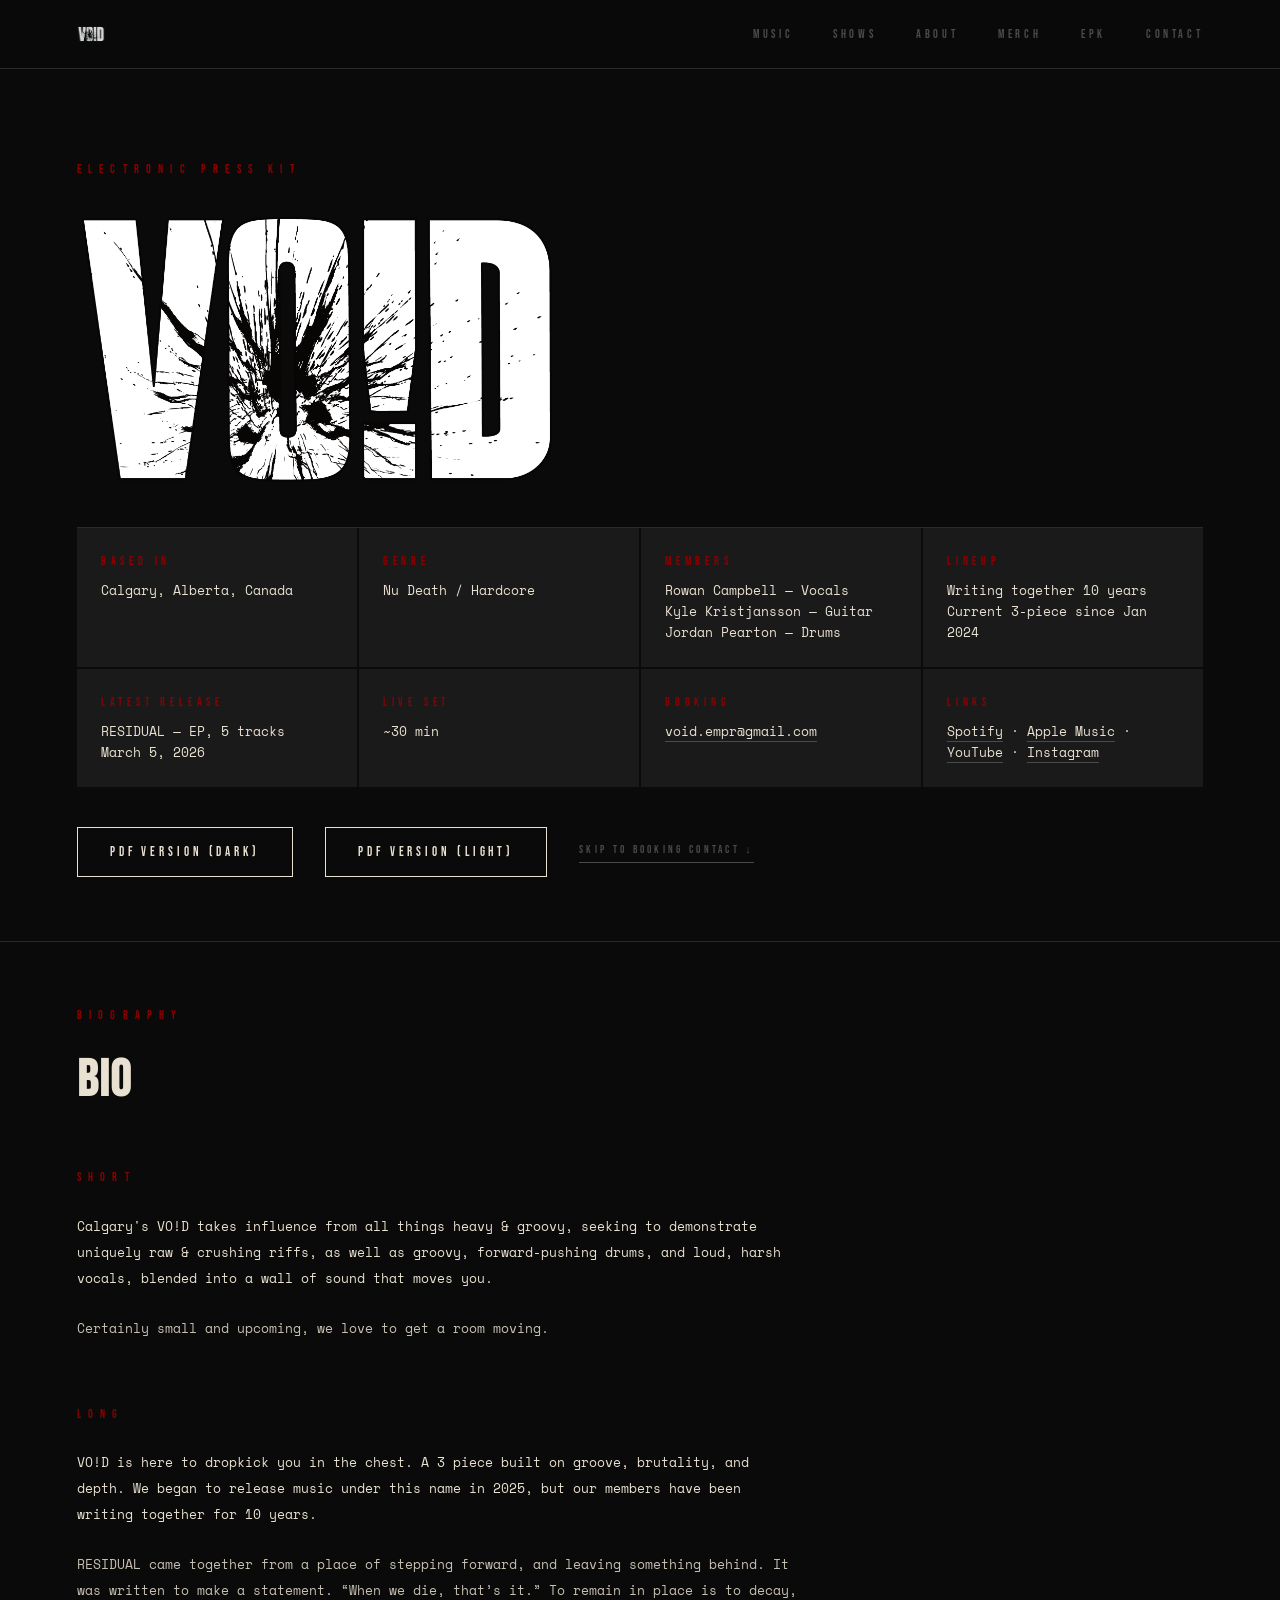
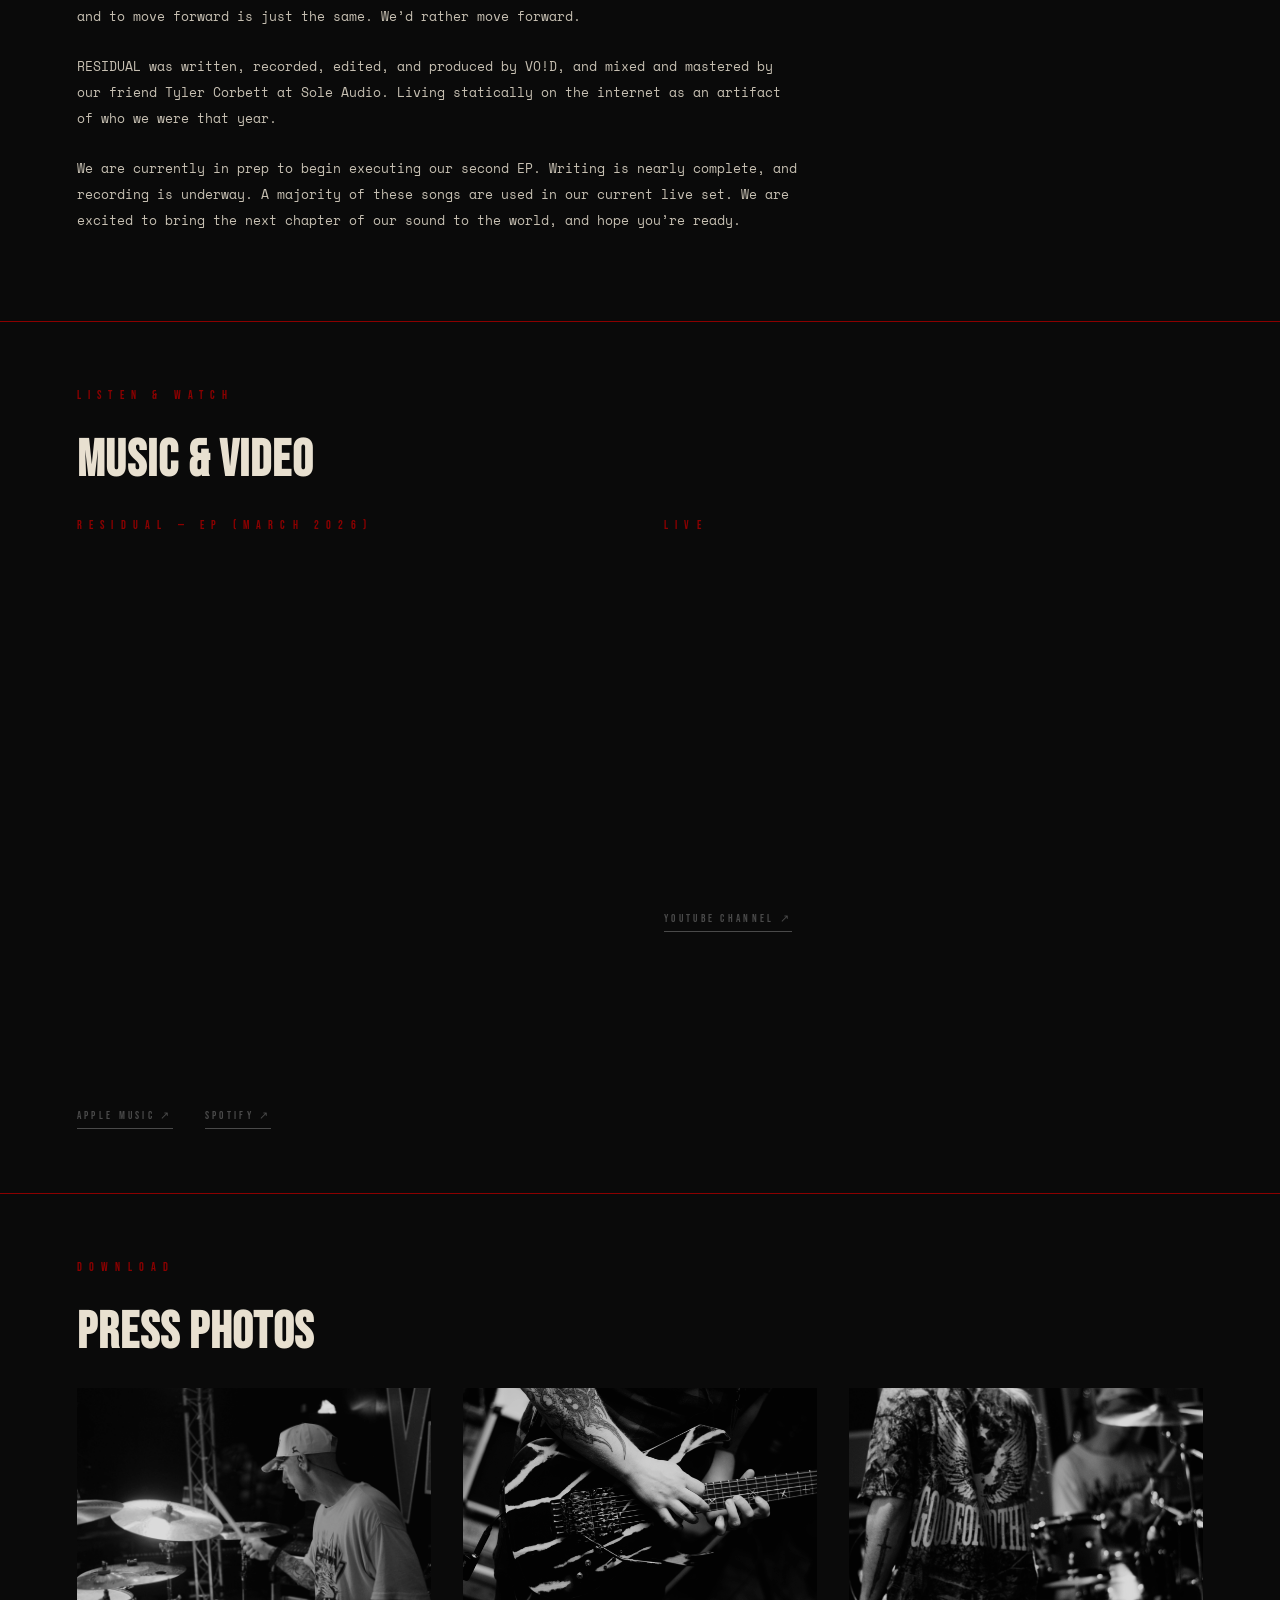
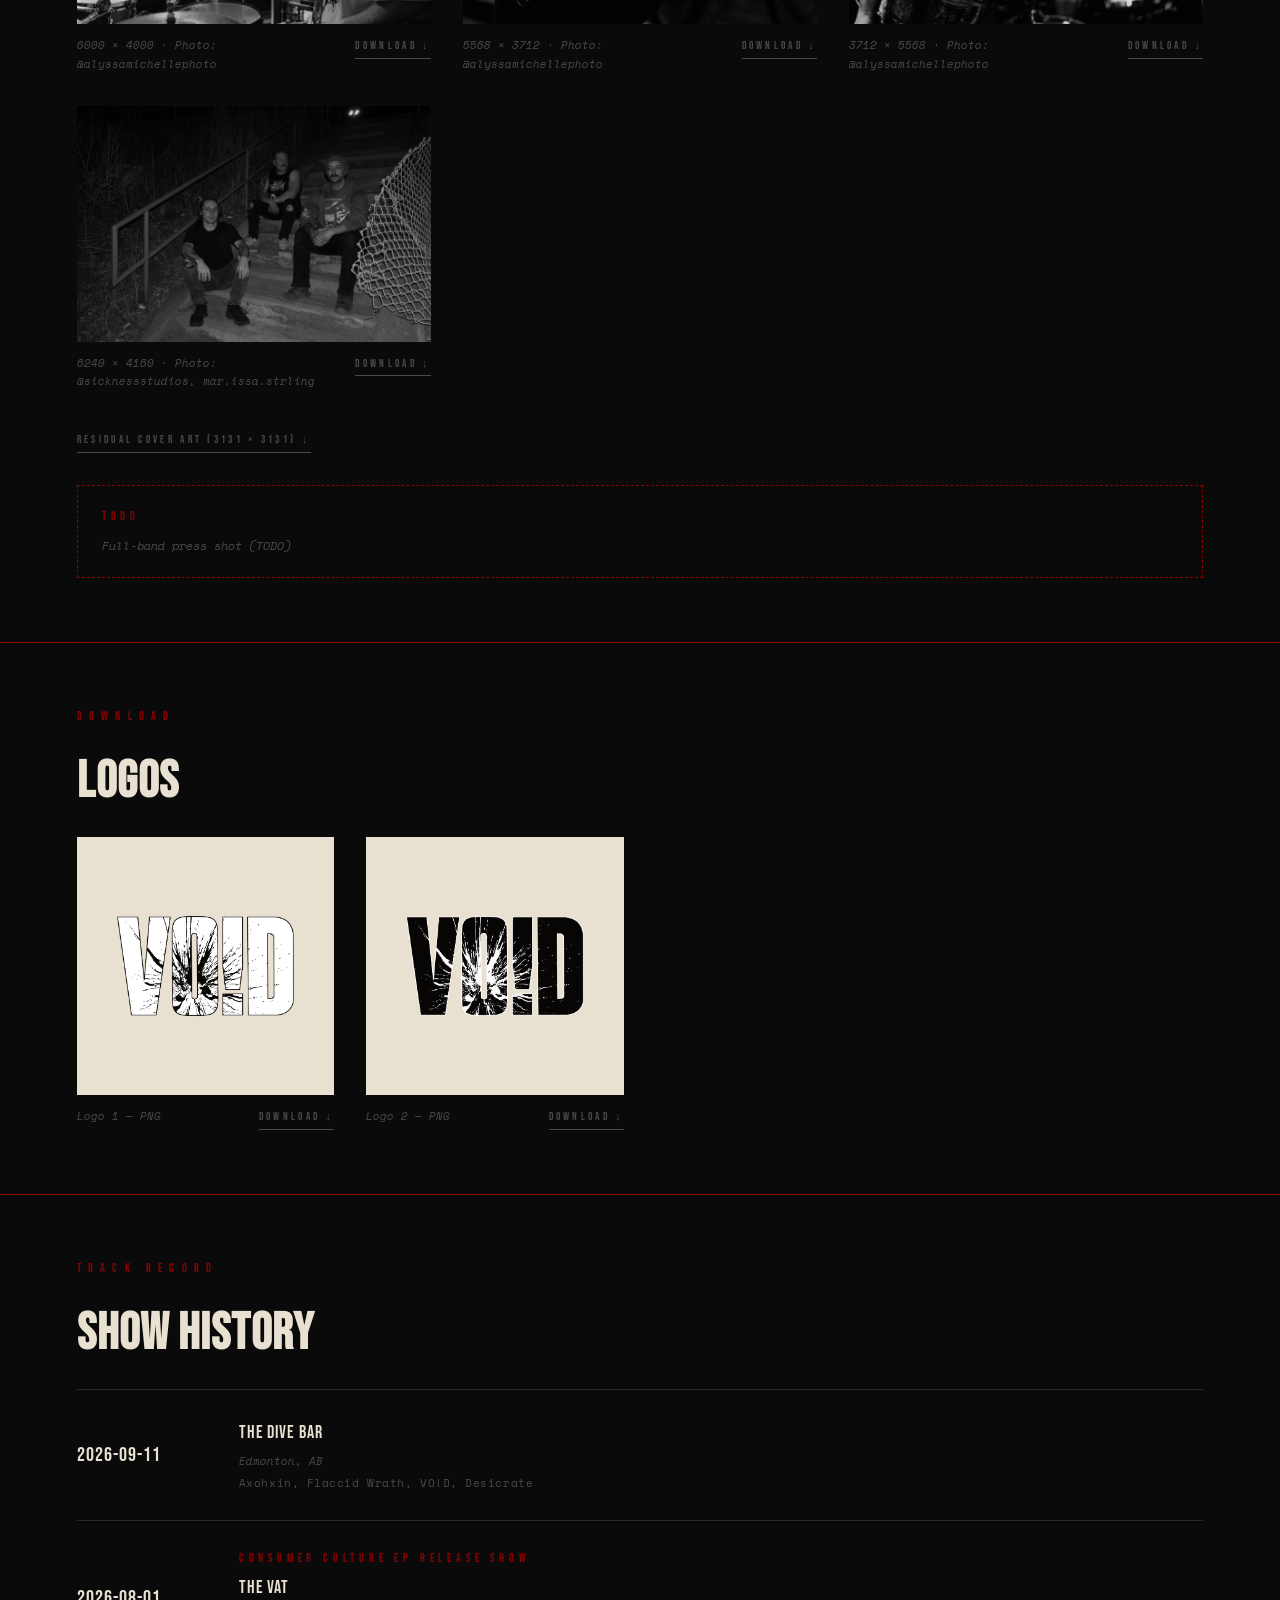
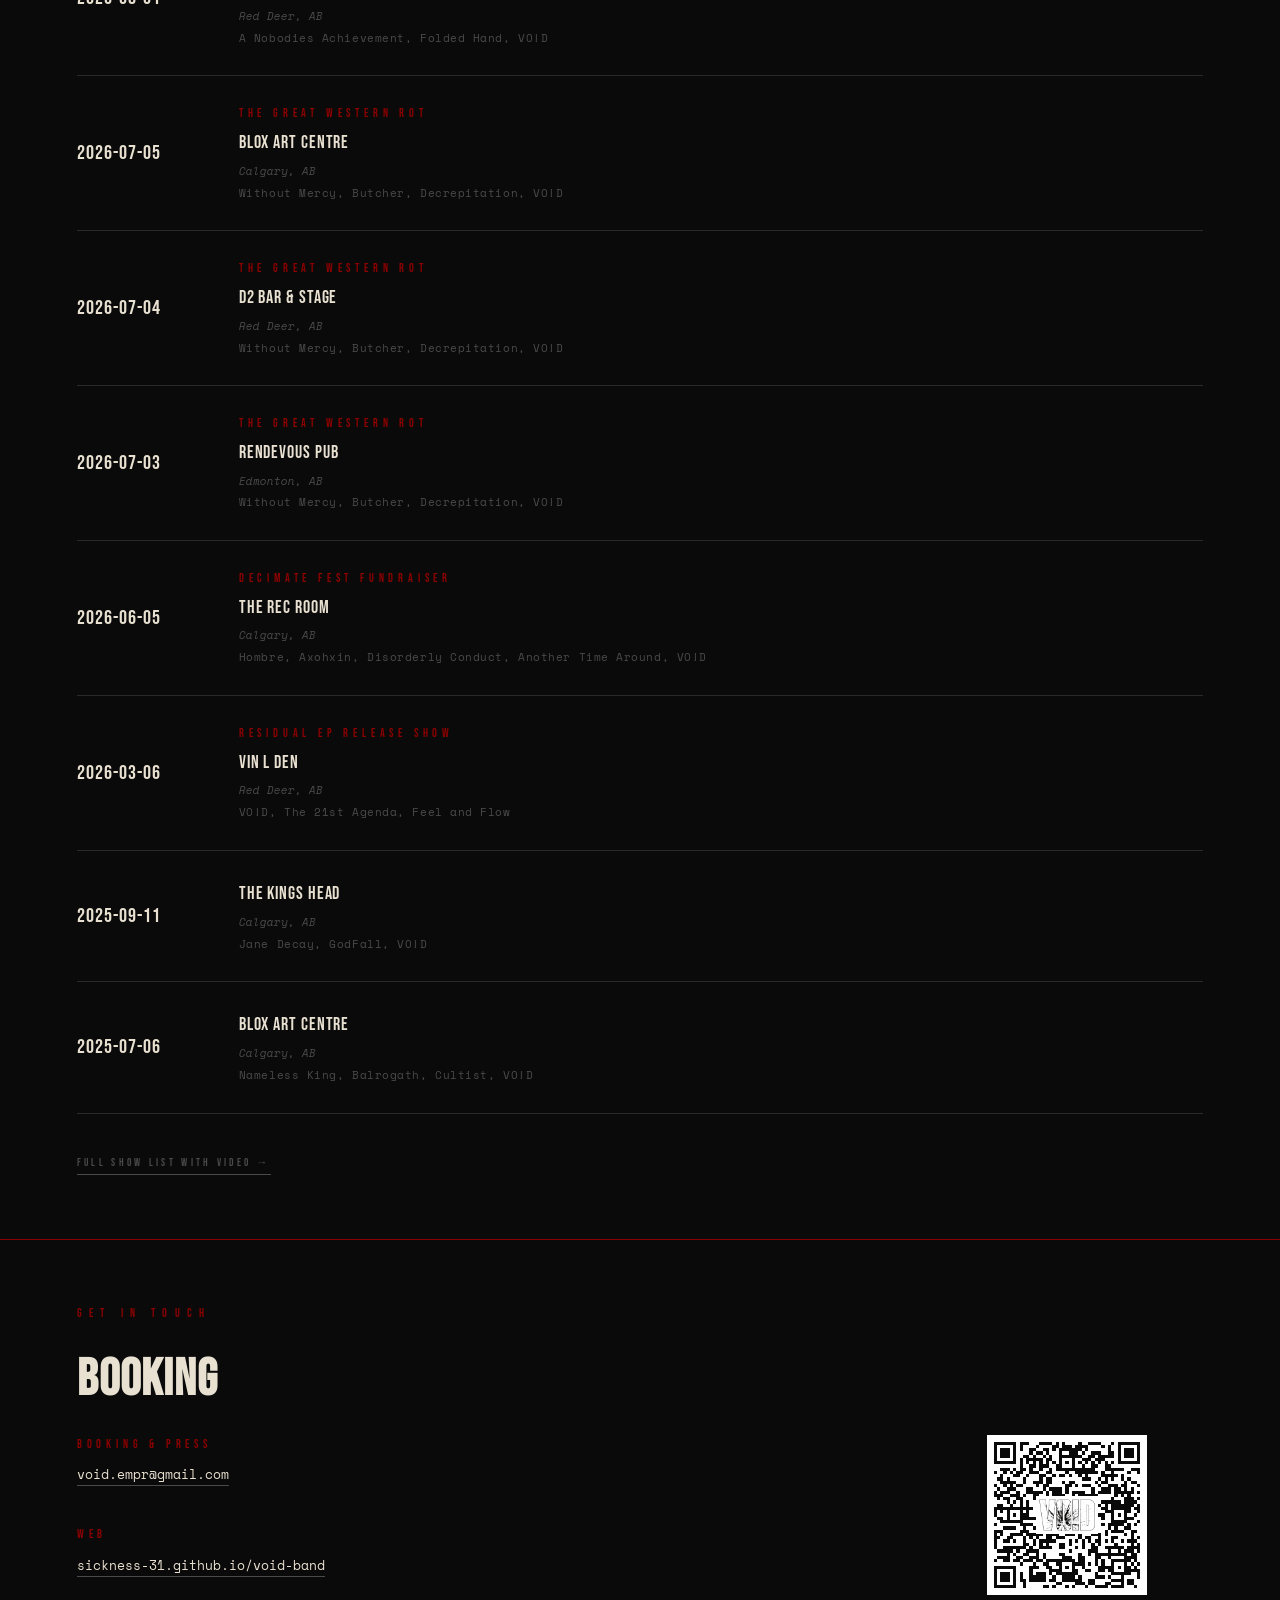
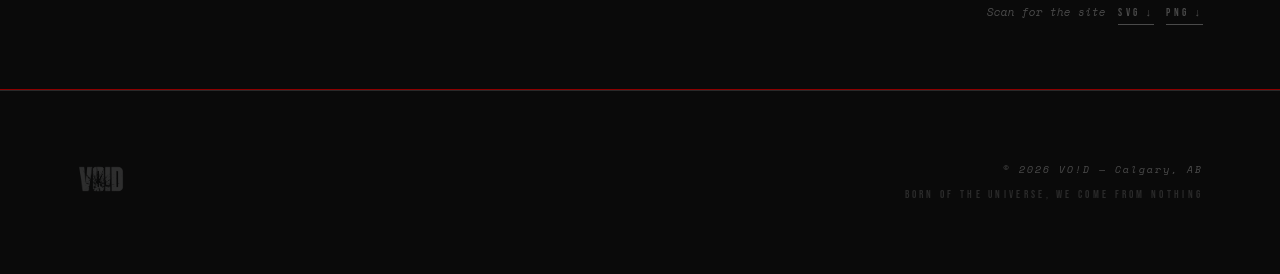
==== commit 070ae94a: "EPK Update 5" ====
--- a/epk.html
+++ b/epk.html
@@ -63,7 +63,8 @@
        ================================================ -->
   <section id="epk-top" class="page-top epk-section">
     <span class="section-label">Electronic Press Kit</span>
-    <h2 class="section-title">VO!D</h2>
+    <!-- logo instead of a text title. File: assets/images/epk-logo.png (overwrite to swap) -->
+    <img class="epk-logo" src="assets/images/epk-logo.png" alt="VO!D">
 
     <div class="epk-facts">
       <div class="epk-fact">
@@ -348,19 +349,33 @@
     <span class="section-label">Get In Touch</span>
     <h2 class="section-title">Booking</h2>
 
-    <div class="contact-block">
-      <span class="contact-label">Booking &amp; Press</span>
-      <p class="contact-value">
-        <!-- CHANGE: booking email -->
-        <a href="mailto:void.empr@gmail.com">void.empr@gmail.com</a>
-      </p>
-    </div>
-    <div class="contact-block">
-      <span class="contact-label">Web</span>
-      <p class="contact-value">
-        <!-- CHANGE: replace with the custom domain once CNAME is set -->
-        <a href="https://sickness-31.github.io/void-band/">sickness-31.github.io/void-band</a>
-      </p>
+    <div class="booking-grid">
+      <div>
+        <div class="contact-block">
+          <span class="contact-label">Booking &amp; Press</span>
+          <p class="contact-value">
+            <!-- CHANGE: booking email -->
+            <a href="mailto:void.empr@gmail.com">void.empr@gmail.com</a>
+          </p>
+        </div>
+        <div class="contact-block">
+          <span class="contact-label">Web</span>
+          <p class="contact-value">
+            <!-- CHANGE: replace with the custom domain once CNAME is set.
+                 If the URL changes, regenerate assets/press/qr-site.* too. -->
+            <a href="https://sickness-31.github.io/void-band/">sickness-31.github.io/void-band</a>
+          </p>
+        </div>
+      </div>
+      <div class="qr-block">
+        <!-- QR to the site. Files in assets/press/ (svg for print, png for web). -->
+        <img src="assets/press/qr-site.svg" alt="QR code: sickness-31.github.io/void-band" class="qr-img">
+        <div class="press-meta">
+          <span>Scan for the site</span>
+          <a href="assets/press/qr-site.svg" download class="text-link">SVG ↓</a>
+          <a href="assets/press/qr-site.png" download class="text-link">PNG ↓</a>
+        </div>
+      </div>
     </div>
   </section>
 
--- a/assets/css/site.css
+++ b/assets/css/site.css
@@ -1140,10 +1140,18 @@
 ================================================================
 */
 
+/* Logo in place of the EPK title */
+.epk-logo {
+  display: block;
+  width: min(480px, 70vw);      /* CHANGE: logo size on the EPK page */
+  height: auto;
+  margin: 0 0 2.5rem;
+}
+
 /* Quick-facts grid under the EPK title */
 .epk-facts {
   display: grid;
-  grid-template-columns: repeat(auto-fit, minmax(200px, 1fr));
+  grid-template-columns: repeat(4, 1fr);   /* 4 x 2 on desktop, same as the PDF */
   gap: 2px;
   border-top: 1px solid var(--dim);
   margin-bottom: 2rem;
@@ -1258,8 +1266,31 @@
   object-fit: contain;
 }
 
+/* Booking section: contact on the left, QR on the right */
+.booking-grid {
+  display: grid;
+  grid-template-columns: 1fr auto;
+  gap: 3rem;
+  align-items: start;
+}
+.qr-img {
+  display: block;
+  width: 160px;                 /* CHANGE: QR size on screen */
+  height: 160px;
+  margin-bottom: 0.5rem;
+}
+.qr-block .press-meta { gap: 0.75rem; justify-content: flex-start; }
+
 /* Elements that only show up on paper / PDF */
 .print-only { display: none; }
+
+@media (max-width: 900px) {
+  .epk-facts { grid-template-columns: repeat(2, 1fr); }
+}
+@media (max-width: 500px) {
+  .epk-facts { grid-template-columns: 1fr; }
+  .booking-grid { grid-template-columns: 1fr; }
+}
 
 
 /*
@@ -1273,7 +1304,7 @@
 ================================================================
 */
 @media print {
-  /* edge-to-edge: no printer margin, the 15mm lives on the body instead */
+  /* edge-to-edge: no printer margin, the page margin lives on the body instead */
   @page { margin: 0; }
 
   html, body {
@@ -1281,7 +1312,7 @@
     -webkit-print-color-adjust: exact;   /* print backgrounds as on screen */
     print-color-adjust: exact;
   }
-  body { font-size: 11px; color: var(--dirty); padding: 15mm; }
+  body { font-size: 9.5px; line-height: 1.4; color: var(--dirty); padding: 8mm 10mm; }
 
   /* LIGHT variant — set by the PDF Version (Light) button on epk.html */
   html.print-light {
@@ -1293,32 +1324,66 @@
   }
 
   #nav, footer, .no-print, iframe, .hero-bg, .hero-overlay, .section-bg, .show-photos, .lightbox { display: none !important; }
-  .print-only { display: block; }
-
-  .page-top { padding-top: 0; }
-  .epk-section { padding: 1.5rem 0; break-inside: avoid; }
-  .epk-section .section-title { font-size: 28px; margin-bottom: 1rem; }
-  .section-label { margin-bottom: 0.5rem; }
-
-  .epk-facts { margin-bottom: 1rem; }
-  .epk-fact { padding: 0.75rem 1rem; }
-
-  .press-grid { grid-template-columns: repeat(4, 1fr); gap: 0.5rem; }
-  .press-photo img { filter: none; opacity: 1; aspect-ratio: 3 / 2; }
-  .press-meta { font-size: 9px; }
-
-  .logo-grid { grid-template-columns: repeat(4, 1fr); gap: 0.5rem; }
-  .logo-tile { padding: 0.5rem; border: 1px solid var(--dim); }
-
-  .show-row { padding: 0.5rem 0; grid-template-columns: 90px 1fr; }
+  .print-only { display: block; font-size: 9px; color: var(--mid); }
+
+  /*
+    ONE-SHEET PACKING
+    Sections are allowed to split across pages; only small units
+    (a fact tile, a paragraph, a show row, a photo) are kept whole.
+    A section-level break-inside: avoid is what pushed every section
+    onto its own page before.
+  */
+  section.page-top { padding-top: 0; }
+  .epk-section { padding: 0.6rem 0; }
+  .epk-section .section-label { font-size: 8px; letter-spacing: 0.4em; margin-bottom: 0.15rem; }
+  .epk-section .section-title { font-size: 18px; margin-bottom: 0.5rem; break-after: avoid; }
+  .section-sub { font-size: 8px; margin: 0.6rem 0 0.3rem; break-after: avoid; }
+  .rule { margin: 0; }
+
+  /* header: title small, facts in a tight 4-up grid */
+  .epk-logo { width: 55mm; margin-bottom: 0.4rem; }
+  html.print-light .epk-logo { filter: invert(1); }   /* white logo on a white page otherwise */
+  .epk-facts { grid-template-columns: repeat(4, 1fr); gap: 1px; margin-bottom: 0; }
+  .epk-fact { padding: 0.4rem 0.6rem; break-inside: avoid; }
+  .epk-fact-label { font-size: 7.5px; letter-spacing: 0.3em; margin-bottom: 0.15rem; }
+  .epk-fact-value { font-size: 9px; line-height: 1.35; }
+
+  /* bio: short + long flow in two text columns */
+  .epk-bio { column-count: 2; column-gap: 1.5rem; max-width: none; }
+  .epk-bio p { font-size: 9px; line-height: 1.45; margin-bottom: 0.5rem; max-width: none; break-inside: avoid; }
+
+  /* music & video: embeds are hidden, only the two URL lines remain */
+  .epk-grid-2 { grid-template-columns: 1fr 1fr; gap: 1rem; }
+
+  /* photos 4-up, logos 2-up on one row */
+  .press-grid { grid-template-columns: repeat(4, 1fr); gap: 0.35rem; }
+  .press-photo { break-inside: avoid; }
+  .press-photo img { filter: none; opacity: 1; aspect-ratio: 3 / 2; margin-bottom: 0.2rem; }
+  .press-meta { font-size: 7.5px; }
+  .logo-grid { grid-template-columns: repeat(5, 1fr); gap: 0.35rem; }
+  .logo-tile { padding: 0.4rem; border: 1px solid var(--dim); aspect-ratio: 3 / 2; margin-bottom: 0.2rem; }
+
+  /* show history: always starts on page 2, two readable columns */
+  #epk-history { break-before: page; }
+  .show-list { border-top: none; display: grid; grid-template-columns: 1fr 1fr; column-gap: 2rem; }
+  .show-row { padding: 0.45rem 0; grid-template-columns: 62px 1fr; gap: 0.6rem; align-items: start; break-inside: avoid; }
   .show-row:hover { padding-left: 0; }
-  .show-date { font-size: 13px; }
-  .show-venue { font-size: 13px; }
-  .show-ticket { display: none; }
-  .show-video { display: none; }
-
-  .todo { border-color: var(--mid); color: var(--mid); }
-  .todo::before { color: var(--mid); }
+  .show-info { gap: 0; }
+  .show-date { font-size: 10px; }
+  .show-venue { font-size: 11px; }
+  .show-event { font-size: 7.5px; letter-spacing: 0.25em; }
+  .show-location { font-size: 8.5px; }
+  .show-bill { font-size: 8px; }
+  .show-ticket, .show-video { display: none; }
+
+  /* booking: sits under the show history on page 2, QR to the right */
+  #epk-contact .contact-block { display: inline-block; margin: 0 2rem 0 0; }
+  .qr-img { width: 28mm; height: 28mm; }
+  .qr-block .press-meta span { font-size: 7.5px; }
+  .contact-label { font-size: 8px; margin-bottom: 0.1rem; }
+  .contact-value { font-size: 9px; }
+
+  .todo { display: none; }          /* notes-to-self don't go to bookers */
 
   a { color: inherit; text-decoration: none; border: none !important; }
   .text-link, .btn-outline, .link-row { display: none; }
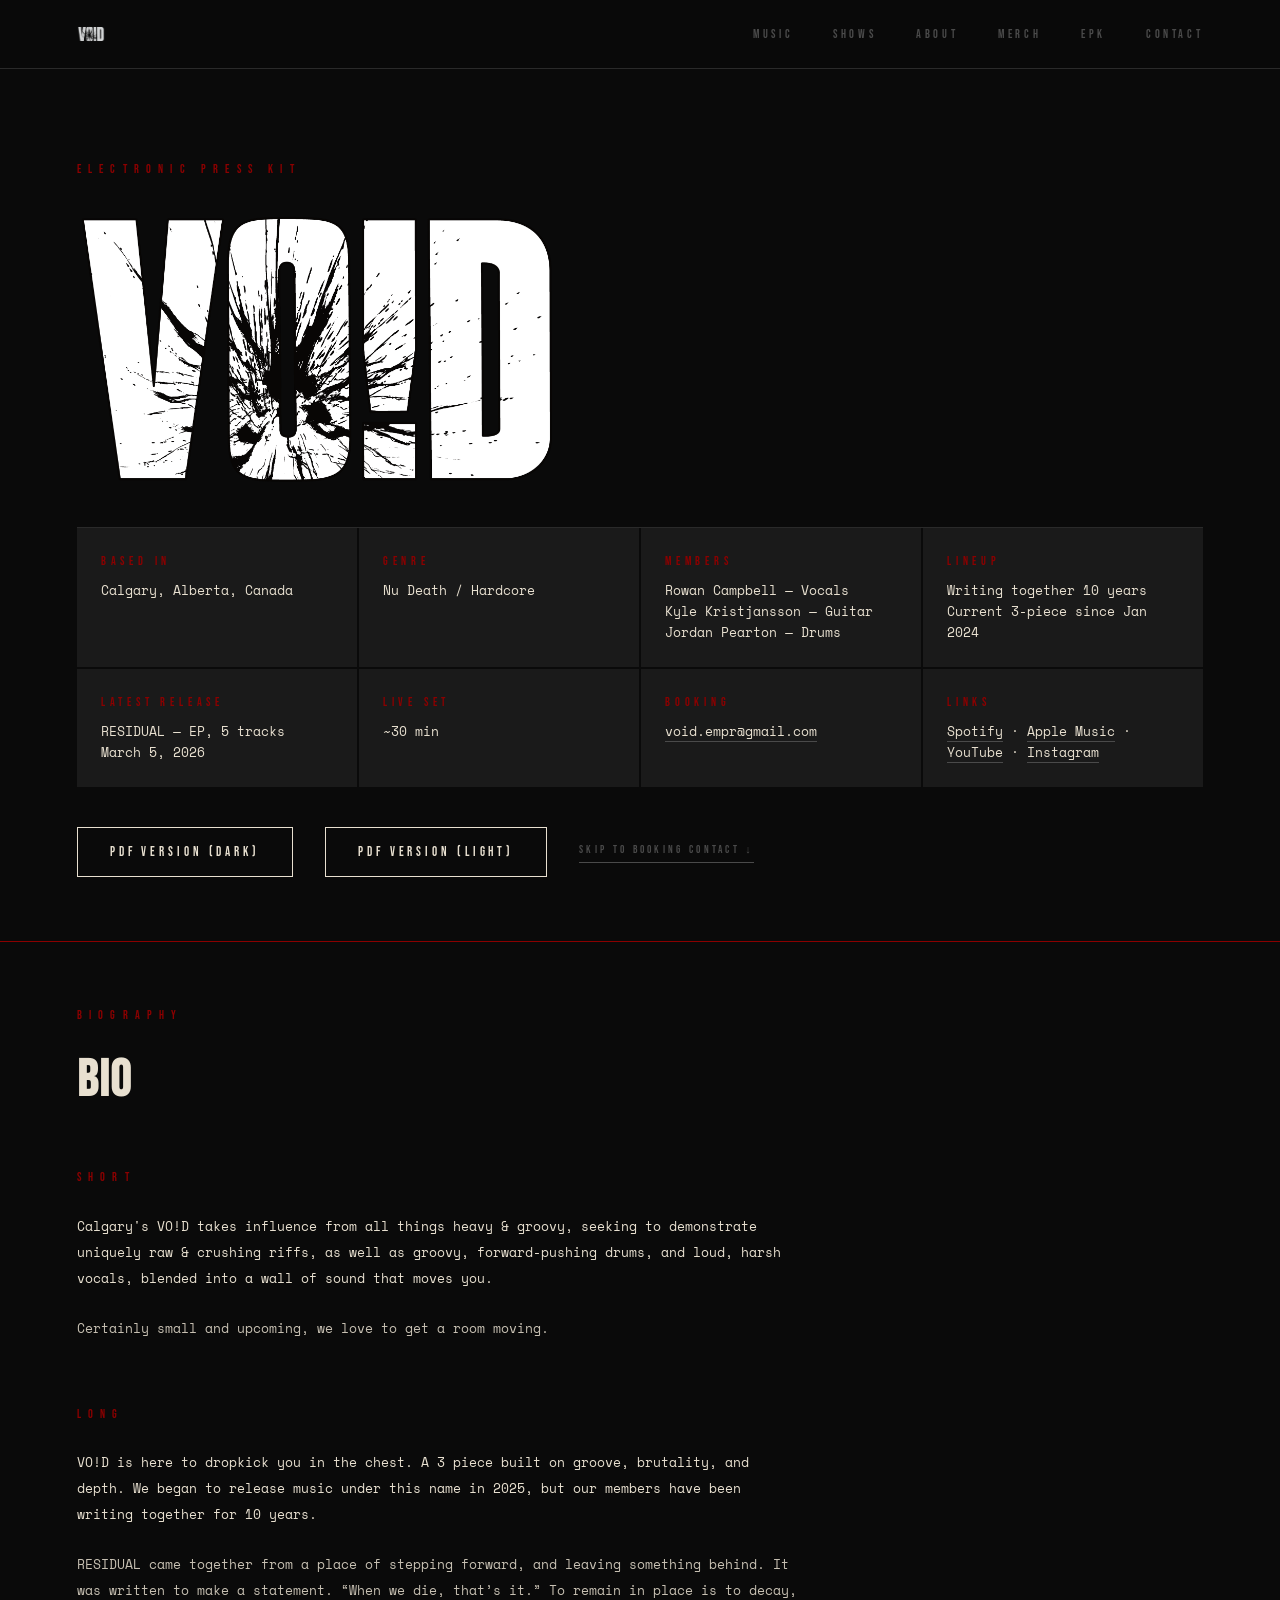
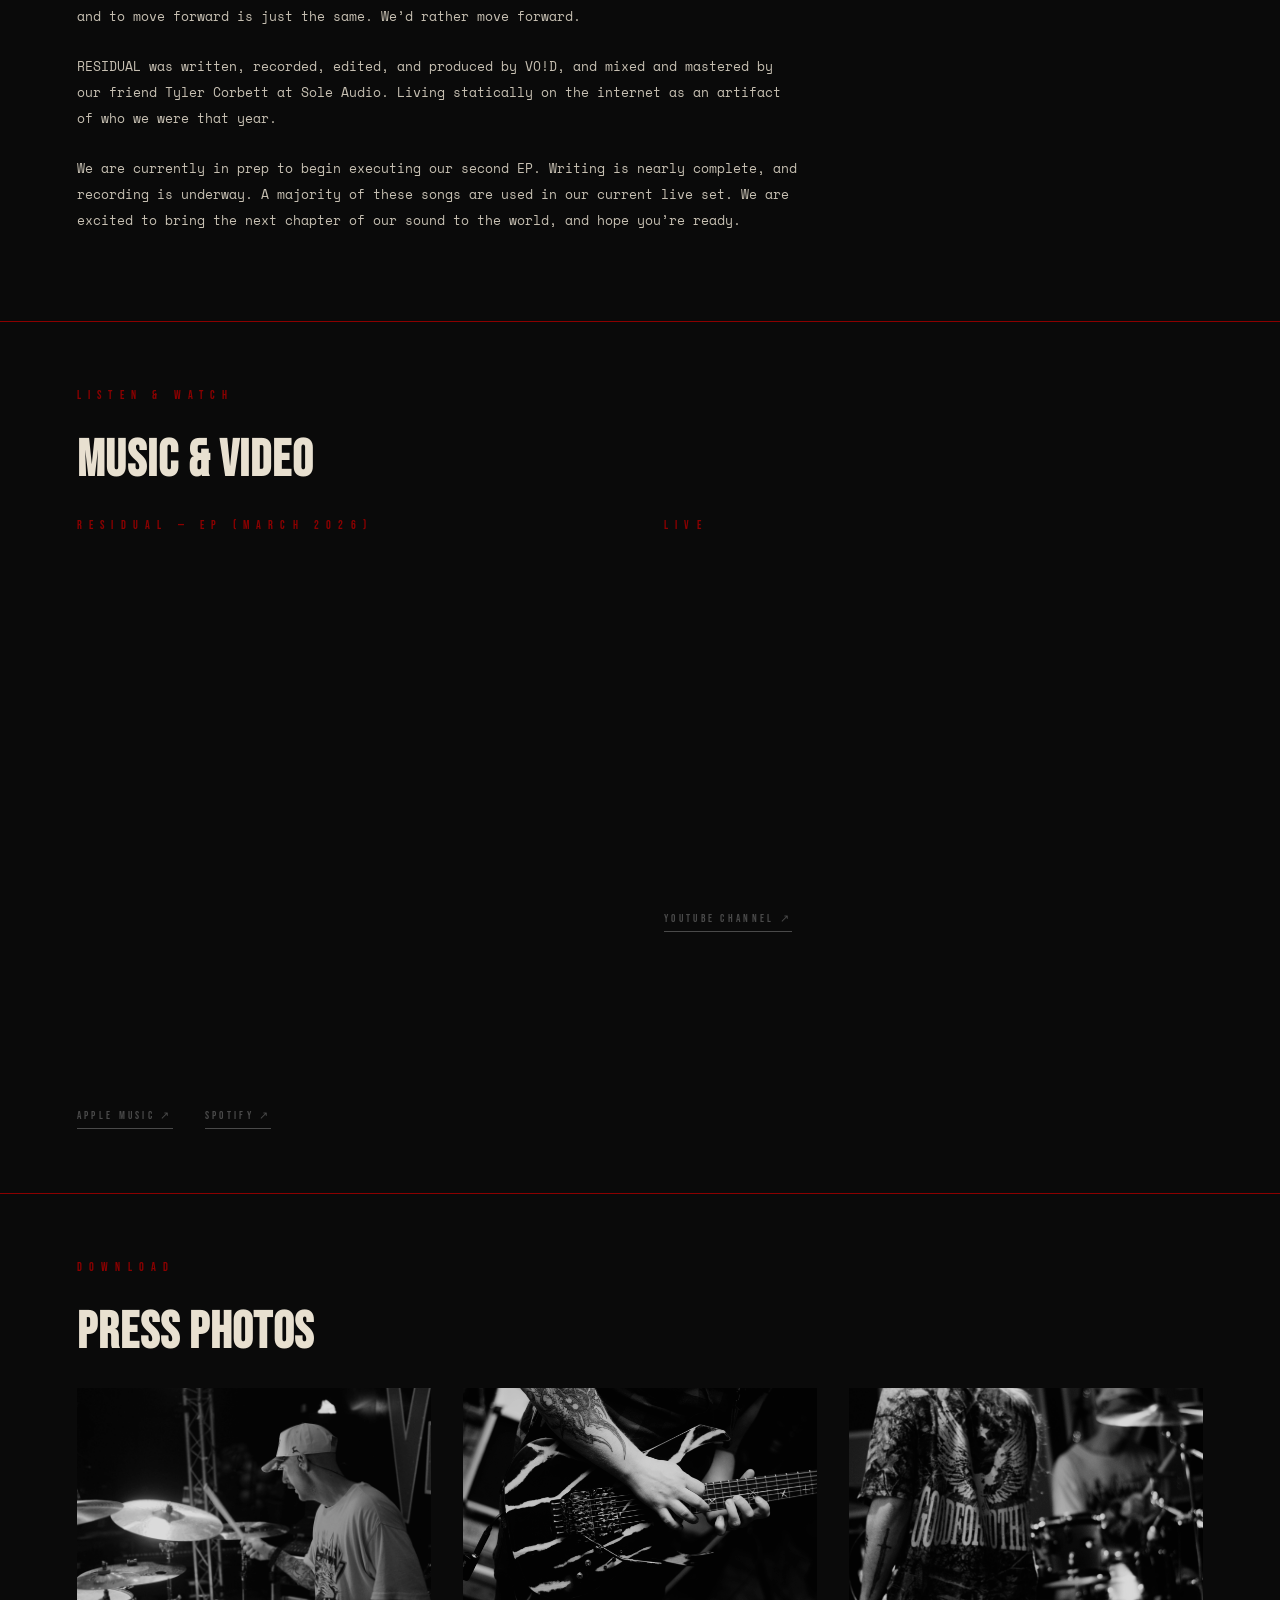
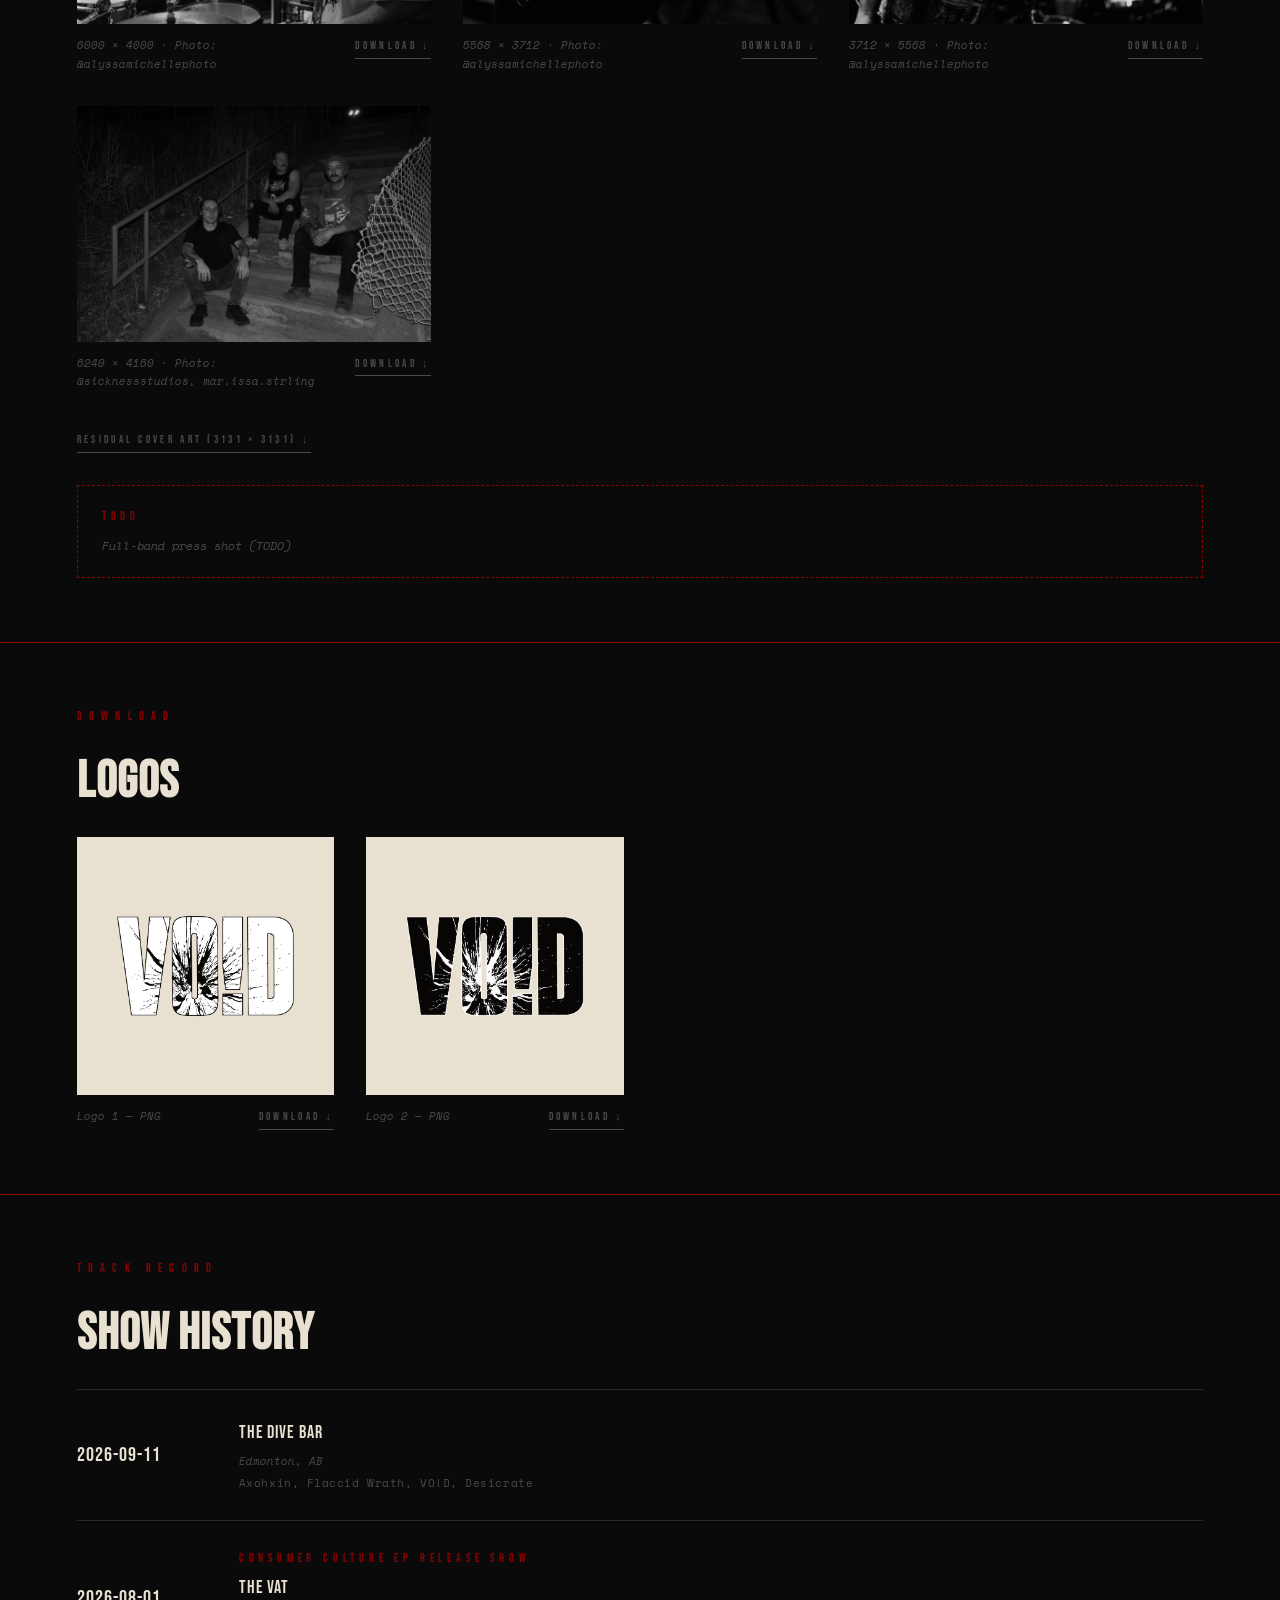
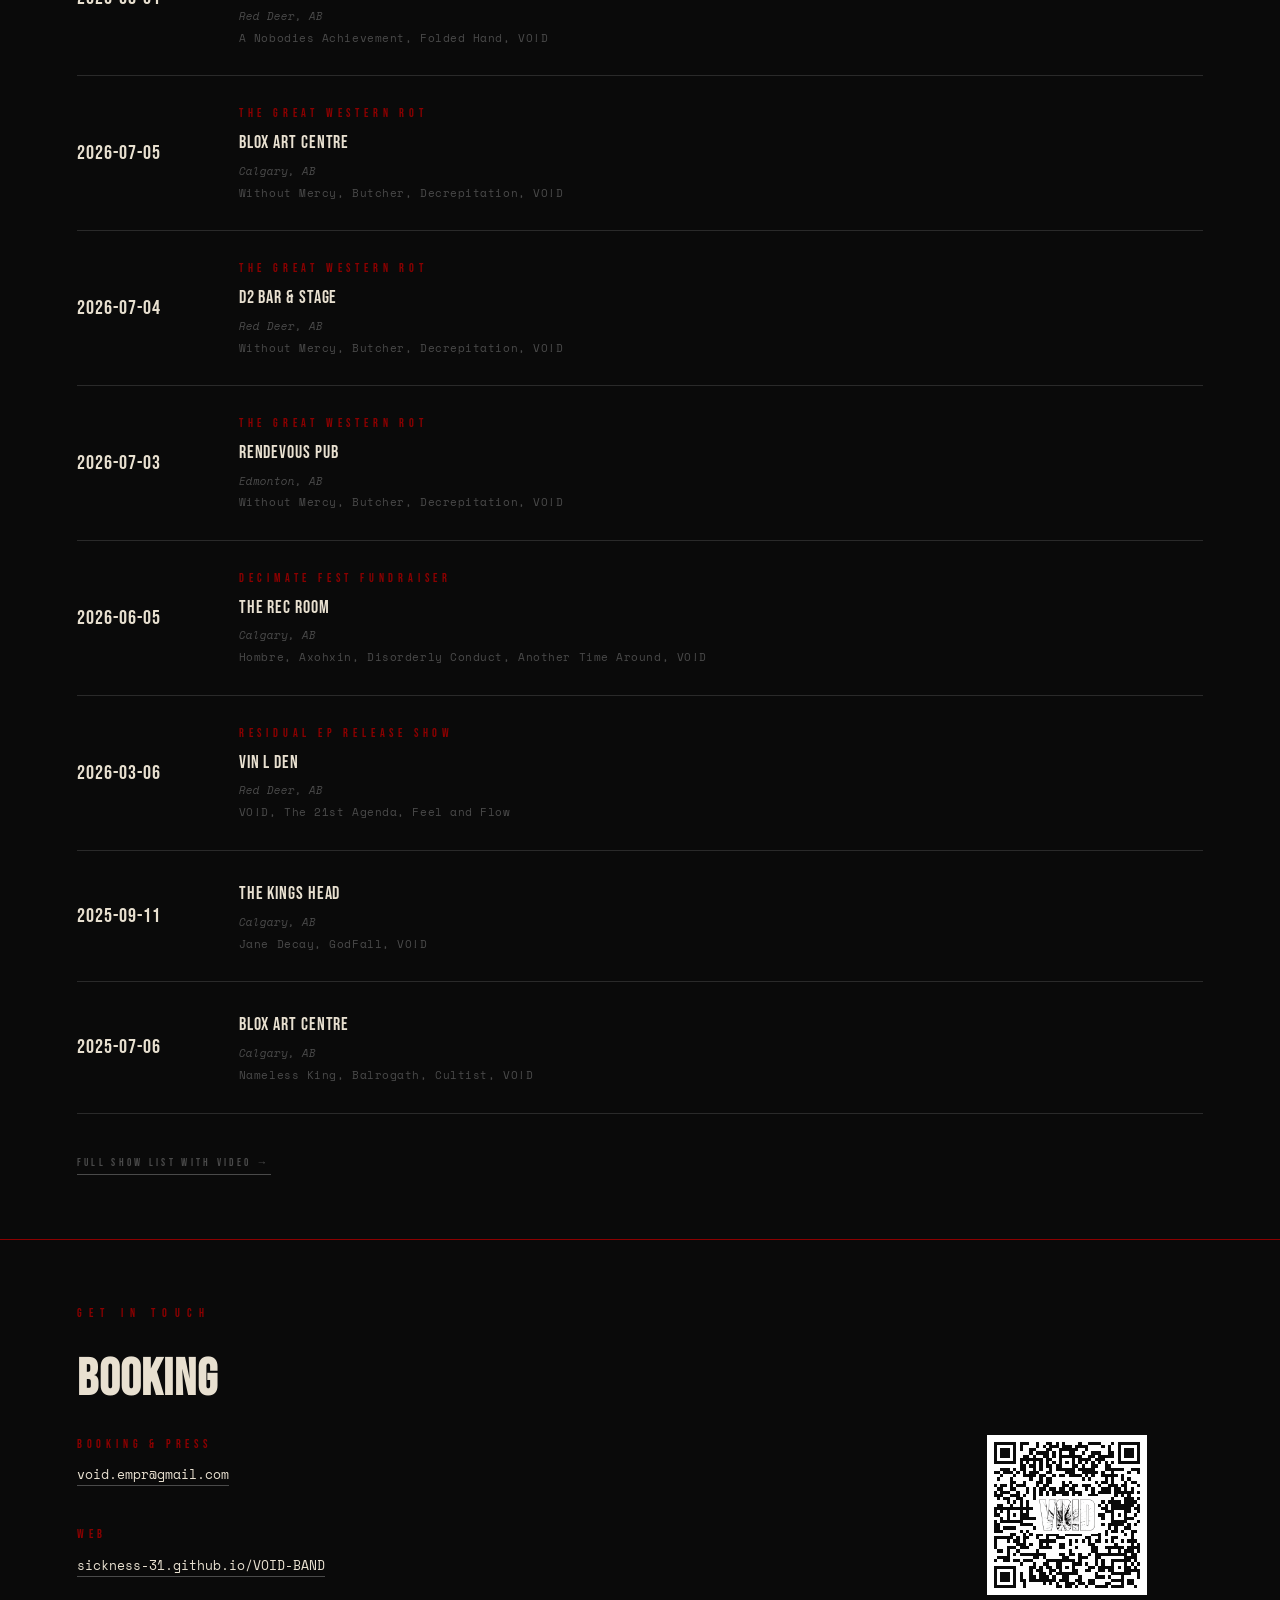
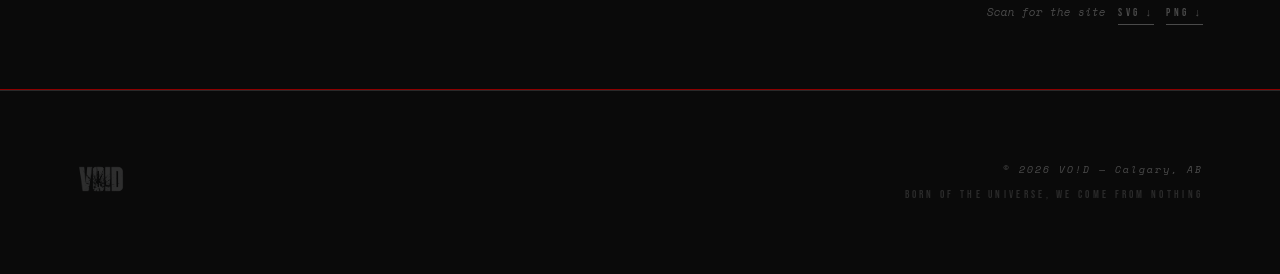
==== commit f5fc8748: "bug fixes 1" ====
--- a/epk.html
+++ b/epk.html
@@ -46,7 +46,11 @@
 
   <nav id="nav">
     <a href="index.html" class="nav-logo"><img src="assets/images/logo.png" alt="VO!D"></a>
-    <ul class="nav-links">
+    <!-- mobile menu button (shown at 900px and narrower; see assets/js/nav.js) -->
+    <button type="button" class="nav-toggle" aria-label="Menu" aria-expanded="false" aria-controls="nav-links">
+      <span></span><span></span><span></span>
+    </button>
+    <ul class="nav-links" id="nav-links">
       <li><a href="index.html#music">Music</a></li>
       <li><a href="shows.html">Shows</a></li>
       <li><a href="index.html#about">About</a></li>
@@ -363,13 +367,13 @@
           <p class="contact-value">
             <!-- CHANGE: replace with the custom domain once CNAME is set.
                  If the URL changes, regenerate assets/press/qr-site.* too. -->
-            <a href="https://sickness-31.github.io/void-band/">sickness-31.github.io/void-band</a>
+            <a href="https://sickness-31.github.io/VOID-BAND/">sickness-31.github.io/VOID-BAND</a>
           </p>
         </div>
       </div>
       <div class="qr-block">
         <!-- QR to the site. Files in assets/press/ (svg for print, png for web). -->
-        <img src="assets/press/qr-site.svg" alt="QR code: sickness-31.github.io/void-band" class="qr-img">
+        <img src="assets/press/qr-site.svg" alt="QR code: sickness-31.github.io/VOID-BAND" class="qr-img">
         <div class="press-meta">
           <span>Scan for the site</span>
           <a href="assets/press/qr-site.svg" download class="text-link">SVG ↓</a>
@@ -395,6 +399,7 @@
   <script src="data/shows.js"></script>
   <script src="assets/js/credits.js"></script>
   <script src="assets/js/shows.js"></script>
+  <script src="assets/js/nav.js"></script>
   <script>
     // PDF Version buttons. Light = add a class the print CSS keys off, print, remove it.
     document.querySelectorAll('[data-print]').forEach(function (btn) {
--- a/assets/css/site.css
+++ b/assets/css/site.css
@@ -138,6 +138,27 @@
   color: var(--dirty);
 }
 
+/* three-bar menu button — hidden on desktop, shown by the 900px rule below */
+.nav-toggle {
+  display: none;
+  background: none;
+  border: none;
+  padding: 0.5rem;
+  cursor: pointer;
+}
+.nav-toggle span {
+  display: block;
+  width: 22px;
+  height: 2px;
+  background: var(--dirty);
+  margin: 4px 0;
+  transition: transform 0.15s, opacity 0.15s;
+}
+/* turns into an X when open */
+#nav.open .nav-toggle span:nth-child(1) { transform: translateY(6px) rotate(45deg); }
+#nav.open .nav-toggle span:nth-child(2) { opacity: 0; }
+#nav.open .nav-toggle span:nth-child(3) { transform: translateY(-6px) rotate(-45deg); }
+
 /*
 ================================================================
 HERO — the first full-screen section the visitor sees
@@ -824,9 +845,36 @@
     gap: 3rem;
   }
 
-  /* hide nav links on mobile — a hamburger menu would go here eventually */
+}
+
+/*
+  MOBILE MENU — 900px and narrower. The link row would overflow the
+  screen here, so it becomes a panel under the bar, opened by .nav-toggle
+  (assets/js/nav.js adds/removes the .open class on #nav).
+*/
+@media (max-width: 900px) {
+  #nav {
+    flex-wrap: wrap;             /* lets the panel drop below the logo/button row */
+  }
+  .nav-toggle {
+    display: block;
+  }
   .nav-links {
     display: none;
+    flex-direction: column;
+    gap: 0;
+    width: 100%;
+    margin-top: 1rem;
+    border-top: 1px solid var(--dim);
+  }
+  #nav.open .nav-links {
+    display: flex;
+  }
+  .nav-links a {
+    display: block;
+    padding: 1rem 0;             /* big tap targets */
+    font-size: 14px;
+    border-bottom: 1px solid var(--dim);
   }
 }
 
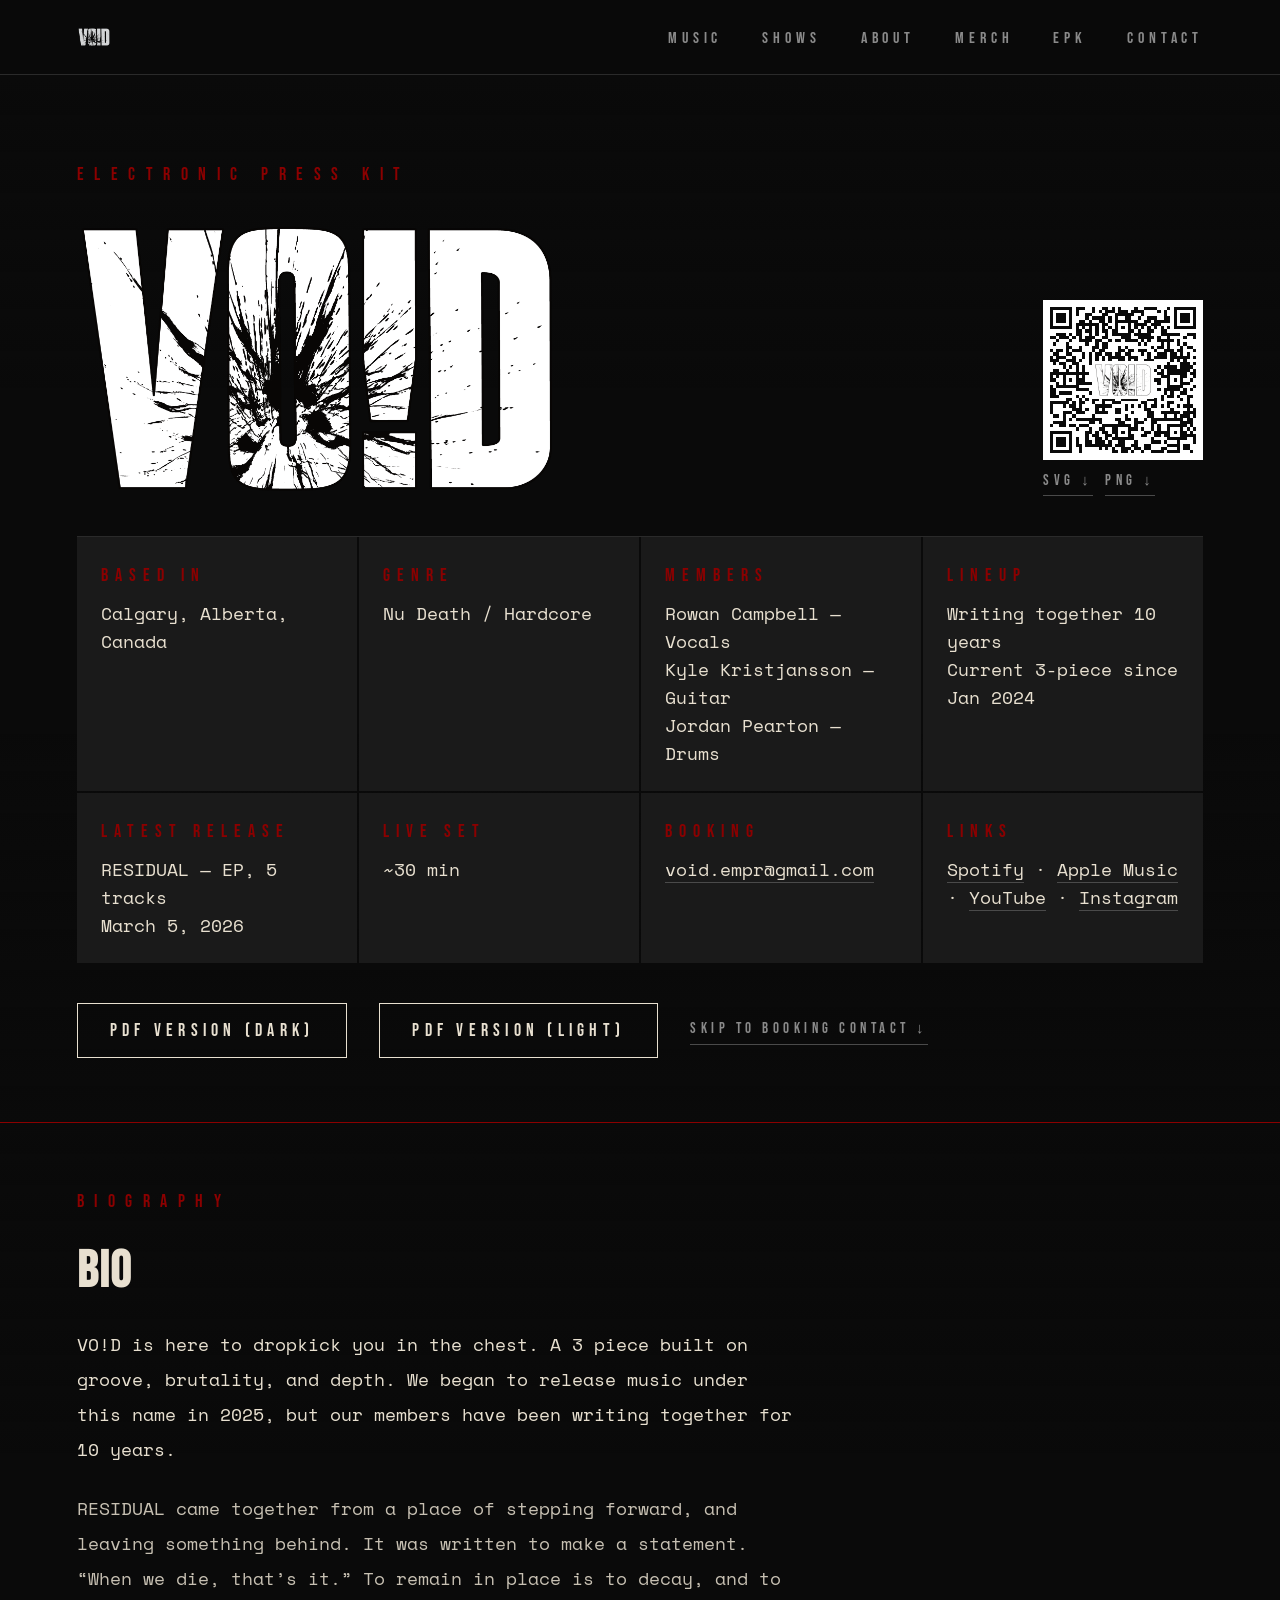
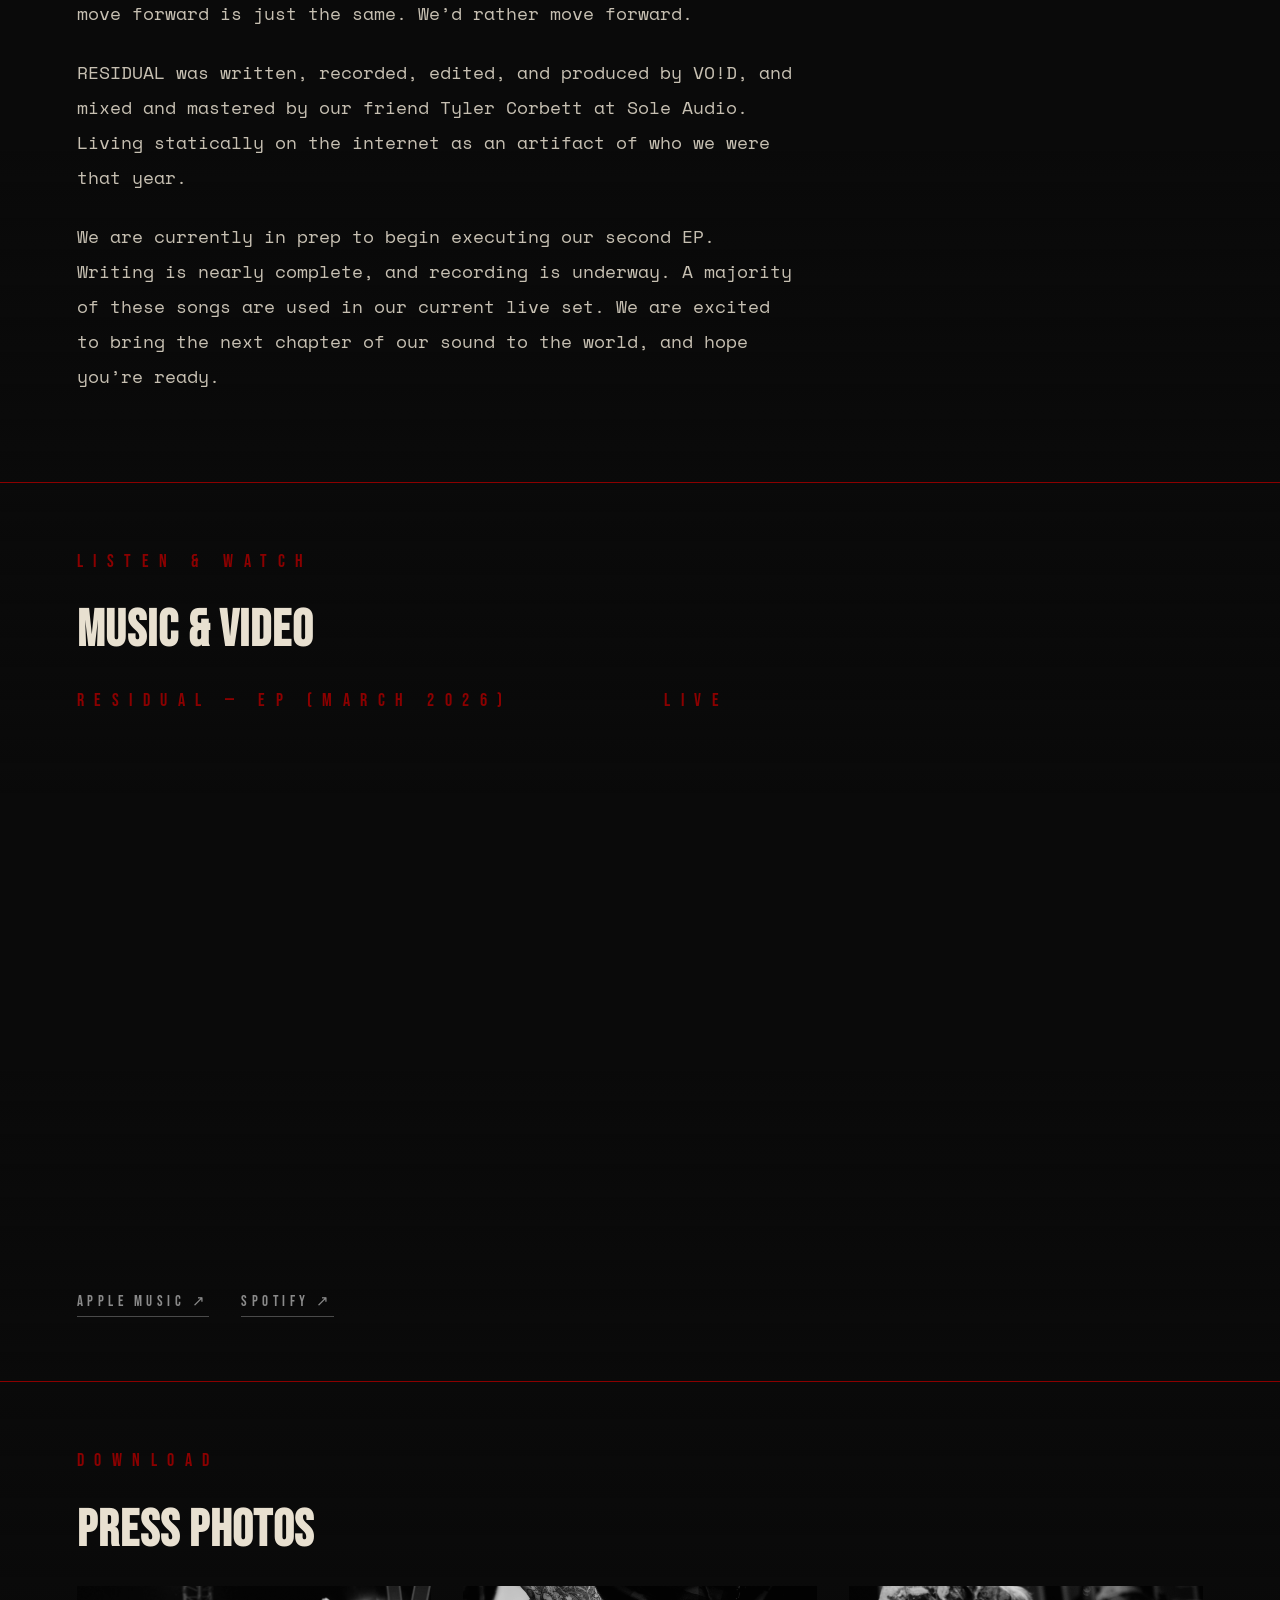
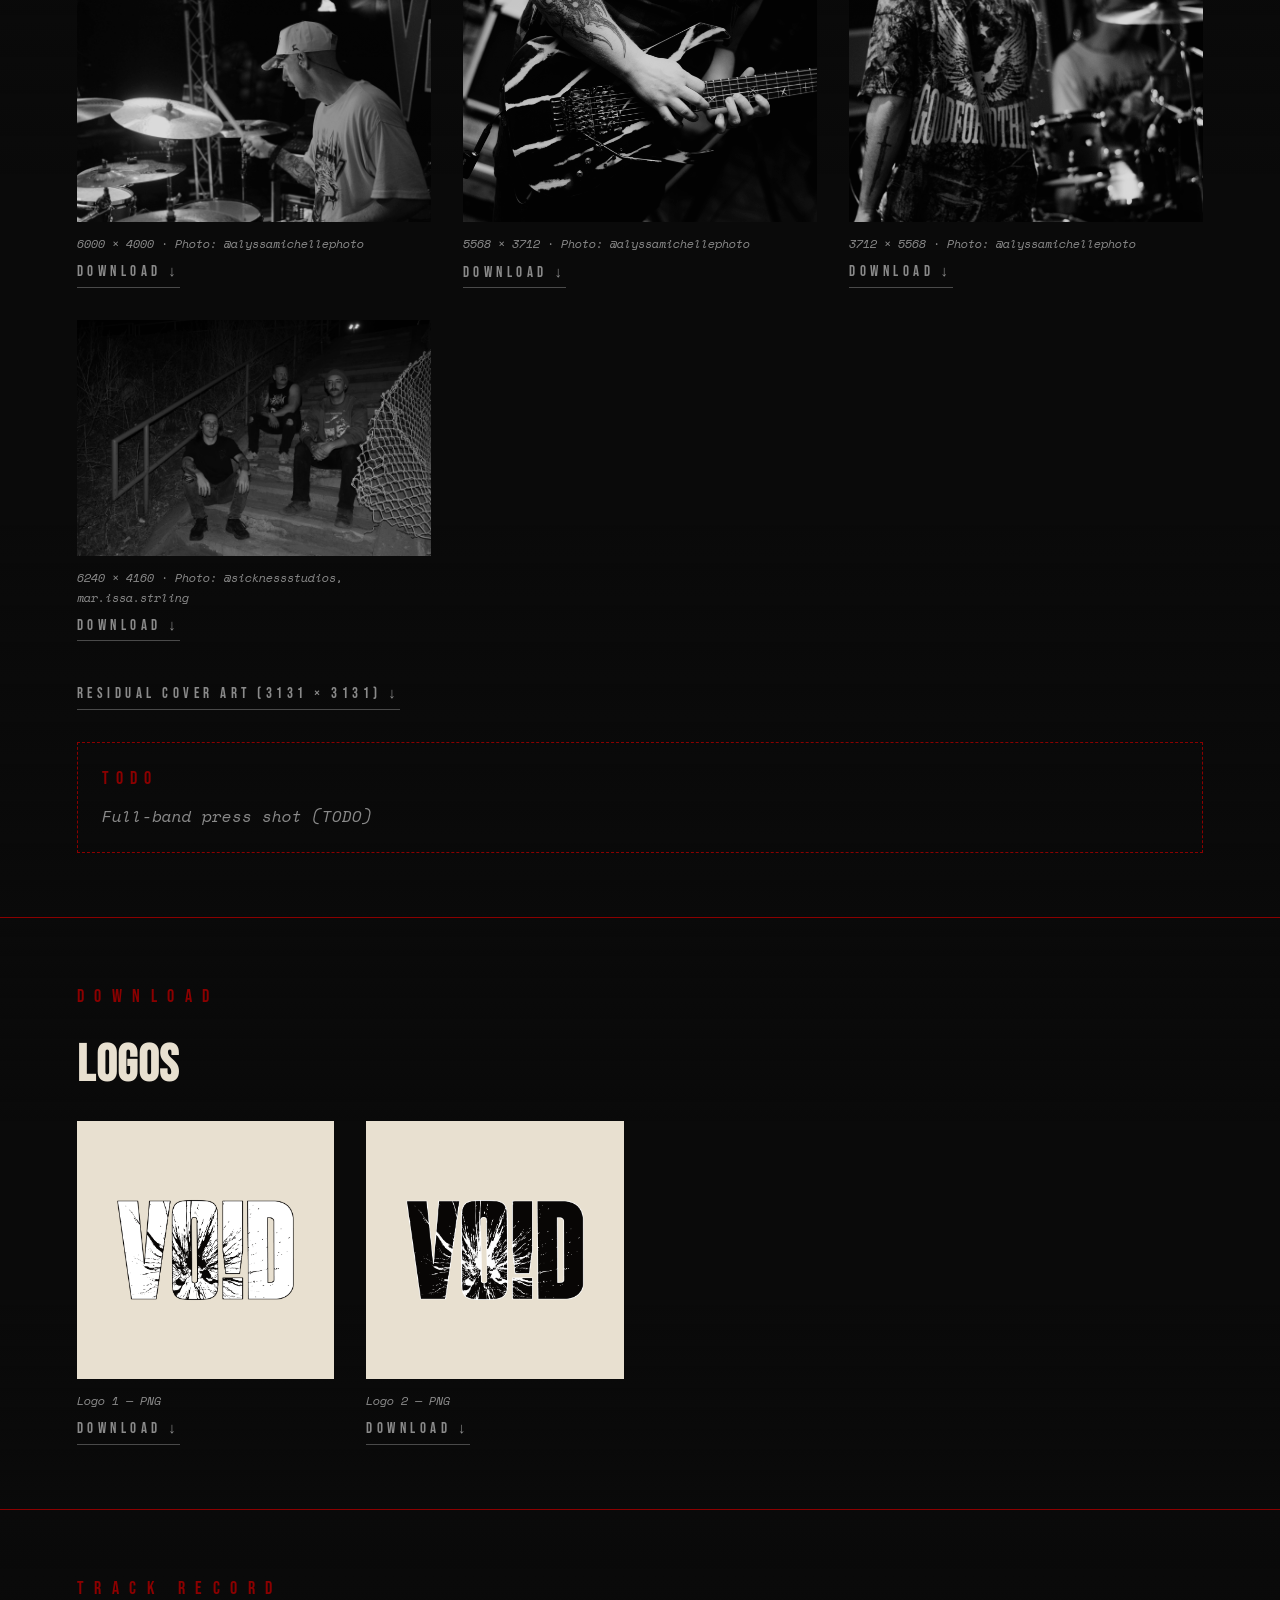
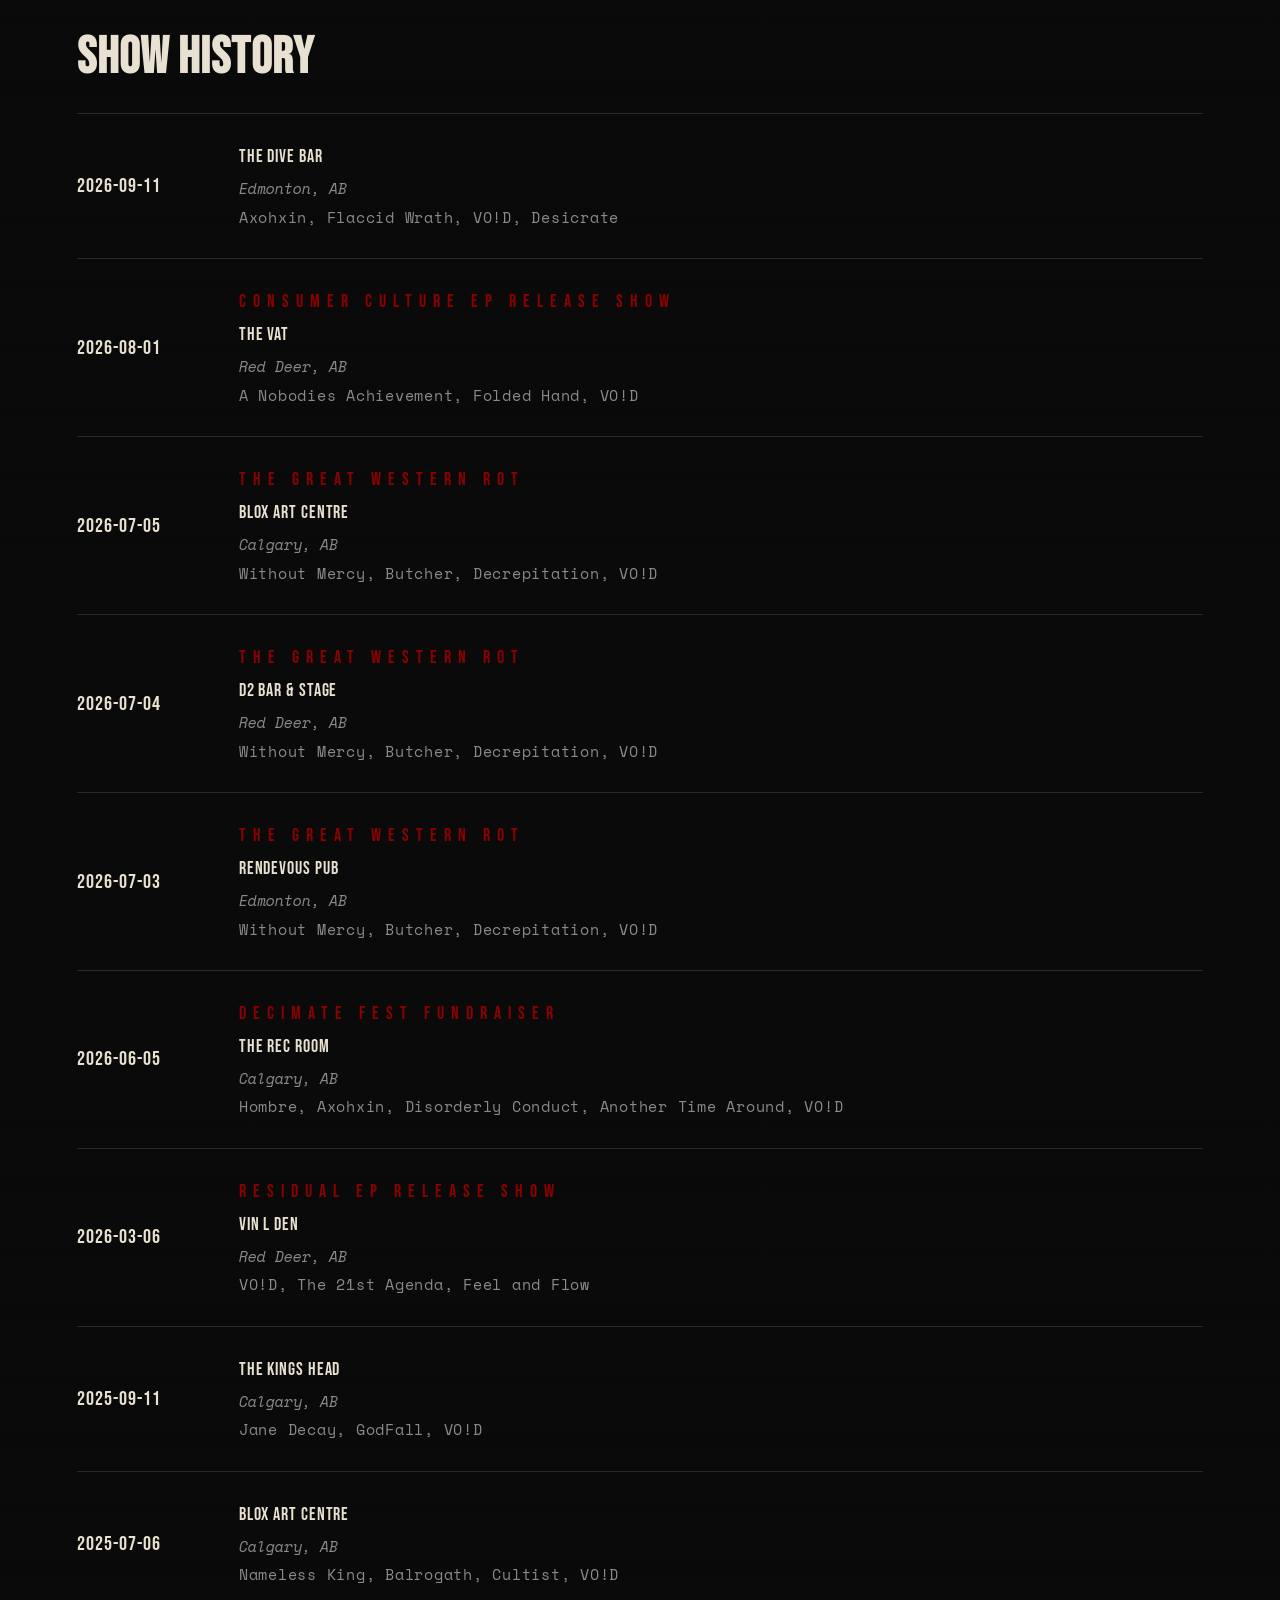
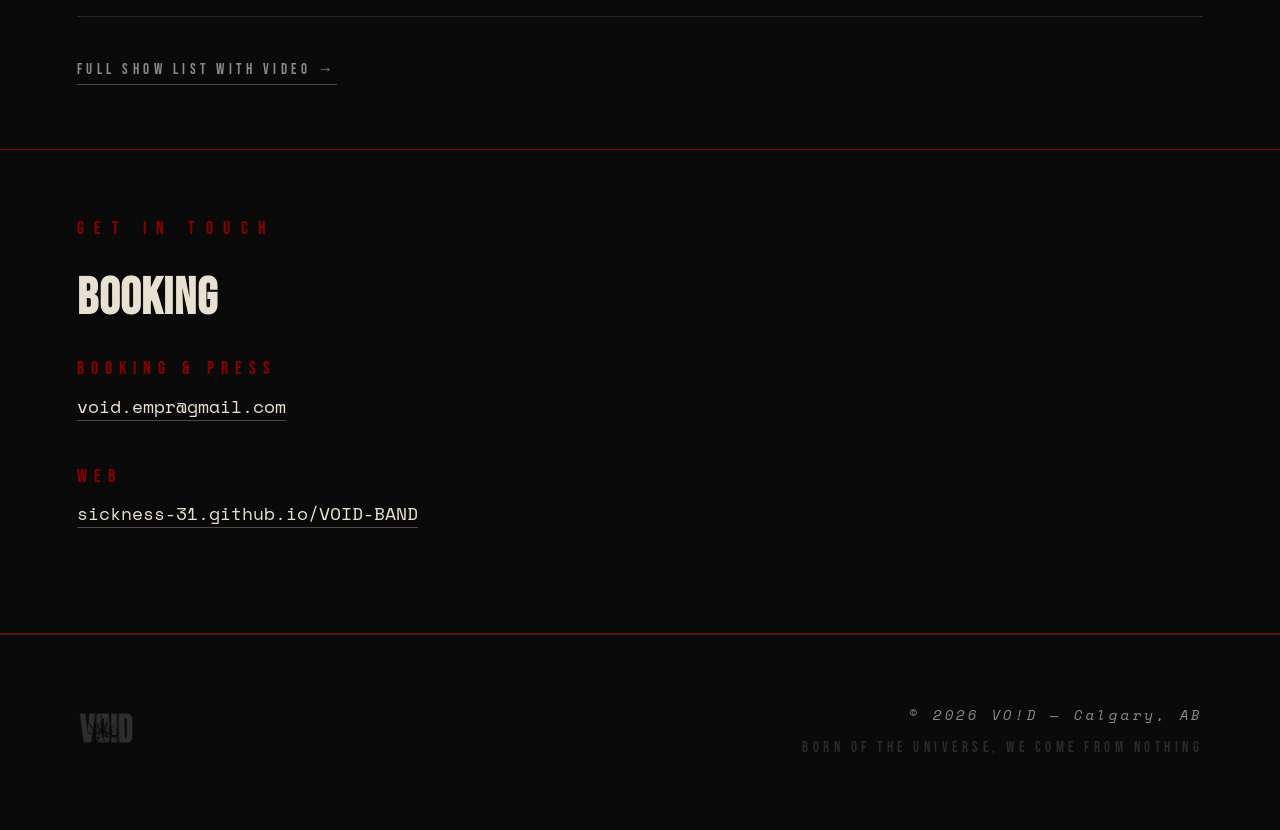
==== commit 275862e8: "EPK Update 6" ====
--- a/epk.html
+++ b/epk.html
@@ -66,9 +66,22 @@
        decide whether to keep reading.
        ================================================ -->
   <section id="epk-top" class="page-top epk-section">
+    <!-- optional background photo: drop assets/images/bg-epk-top.jpg in place and it appears -->
+    <div class="section-bg"></div>
     <span class="section-label">Electronic Press Kit</span>
-    <!-- logo instead of a text title. File: assets/images/epk-logo.png (overwrite to swap) -->
-    <img class="epk-logo" src="assets/images/epk-logo.png" alt="VO!D">
+    <div class="epk-header">
+      <!-- logo instead of a text title. File: assets/images/epk-logo.png (overwrite to swap) -->
+      <img class="epk-logo" src="assets/images/epk-logo.png" alt="VO!D">
+      <div class="qr-block">
+        <!-- QR to the site. Files in assets/press/ (svg for print, png for web).
+             If the site URL changes, regenerate them. -->
+        <img src="assets/press/qr-site.svg" alt="QR code: sickness-31.github.io/VOID-BAND" class="qr-img">
+        <div class="press-meta">
+          <a href="assets/press/qr-site.svg" download class="text-link">SVG ↓</a>
+          <a href="assets/press/qr-site.png" download class="text-link">PNG ↓</a>
+        </div>
+      </div>
+    </div>
 
     <div class="epk-facts">
       <div class="epk-fact">
@@ -126,31 +139,17 @@
   <hr class="rule">
 
   <!-- ================================================
-       BIO
-       Short bio is the same copy as the About section on index.html
-       (keep them in sync). Long bio is EPK-only.
+       BIO — the long bio only. (The short version lives in the About
+       section on index.html.)
        ================================================ -->
   <section id="epk-bio" class="epk-section">
+    <!-- optional background photo: drop assets/images/bg-epk-bio.jpg in place and it appears -->
+    <div class="section-bg"></div>
     <span class="section-label">Biography</span>
     <h2 class="section-title">Bio</h2>
 
-    <span class="section-sub">Short</span>
     <div class="epk-bio">
-      <!-- CHANGE: short bio — same as the About copy on index.html, keep them in sync -->
-      <p>
-        Calgary's VO!D takes influence from all things heavy &amp; groovy,
-        seeking to demonstrate uniquely raw &amp; crushing riffs, as well as
-        groovy, forward-pushing drums, and loud, harsh vocals, blended into
-        a wall of sound that moves you.
-      </p>
-      <p>
-        Certainly small and upcoming, we love to get a room moving.
-      </p>
-    </div>
-
-    <span class="section-sub">Long</span>
-    <div class="epk-bio">
-      <!-- CHANGE: long bio -->
+      <!-- CHANGE: bio -->
       <p>
         VO!D is here to dropkick you in the chest. A 3 piece built on groove,
         brutality, and depth. We began to release music under this name in
@@ -182,6 +181,8 @@
        MUSIC + VIDEO — side by side
        ================================================ -->
   <section id="epk-media" class="epk-section">
+    <!-- optional background photo: drop assets/images/bg-epk-media.jpg in place and it appears -->
+    <div class="section-bg"></div>
     <span class="section-label">Listen &amp; Watch</span>
     <h2 class="section-title">Music &amp; Video</h2>
 
@@ -226,9 +227,6 @@
           </iframe>
         </div>
         <p class="print-only">Watch: https://www.youtube.com/watch?v=_7-afHWL_mc</p>
-        <div class="link-row">
-          <a href="https://www.youtube.com/@void_yyc" target="_blank" rel="noopener" class="text-link">YouTube channel ↗</a>
-        </div>
       </div>
     </div>
   </section>
@@ -244,6 +242,8 @@
        To add a photo: copy one .press-photo block, bump the number.
        ================================================ -->
   <section id="epk-photos" class="epk-section">
+    <!-- optional background photo: drop assets/images/bg-epk-photos.jpg in place and it appears -->
+    <div class="section-bg"></div>
     <span class="section-label">Download</span>
     <h2 class="section-title">Press Photos</h2>
 
@@ -297,6 +297,8 @@
        LOGOS
        ================================================ -->
   <section id="epk-logos" class="epk-section">
+    <!-- optional background photo: drop assets/images/bg-epk-logos.jpg in place and it appears -->
+    <div class="section-bg"></div>
     <span class="section-label">Download</span>
     <h2 class="section-title">Logos</h2>
 
@@ -330,6 +332,8 @@
        Draw evidence for bookers. Same data as shows.html.
        ================================================ -->
   <section id="epk-history" class="epk-section">
+    <!-- optional background photo: drop assets/images/bg-epk-history.jpg in place and it appears -->
+    <div class="section-bg"></div>
     <span class="section-label">Track Record</span>
     <h2 class="section-title">Show History</h2>
 
@@ -350,36 +354,25 @@
        CONTACT
        ================================================ -->
   <section id="epk-contact" class="epk-section">
+    <!-- optional background photo: drop assets/images/bg-epk-contact.jpg in place and it appears -->
+    <div class="section-bg"></div>
     <span class="section-label">Get In Touch</span>
     <h2 class="section-title">Booking</h2>
 
-    <div class="booking-grid">
-      <div>
-        <div class="contact-block">
-          <span class="contact-label">Booking &amp; Press</span>
-          <p class="contact-value">
-            <!-- CHANGE: booking email -->
-            <a href="mailto:void.empr@gmail.com">void.empr@gmail.com</a>
-          </p>
-        </div>
-        <div class="contact-block">
-          <span class="contact-label">Web</span>
-          <p class="contact-value">
-            <!-- CHANGE: replace with the custom domain once CNAME is set.
-                 If the URL changes, regenerate assets/press/qr-site.* too. -->
-            <a href="https://sickness-31.github.io/VOID-BAND/">sickness-31.github.io/VOID-BAND</a>
-          </p>
-        </div>
-      </div>
-      <div class="qr-block">
-        <!-- QR to the site. Files in assets/press/ (svg for print, png for web). -->
-        <img src="assets/press/qr-site.svg" alt="QR code: sickness-31.github.io/VOID-BAND" class="qr-img">
-        <div class="press-meta">
-          <span>Scan for the site</span>
-          <a href="assets/press/qr-site.svg" download class="text-link">SVG ↓</a>
-          <a href="assets/press/qr-site.png" download class="text-link">PNG ↓</a>
-        </div>
-      </div>
+    <div class="contact-block">
+      <span class="contact-label">Booking &amp; Press</span>
+      <p class="contact-value">
+        <!-- CHANGE: booking email -->
+        <a href="mailto:void.empr@gmail.com">void.empr@gmail.com</a>
+      </p>
+    </div>
+    <div class="contact-block">
+      <span class="contact-label">Web</span>
+      <p class="contact-value">
+        <!-- CHANGE: replace with the custom domain once CNAME is set.
+             If the URL changes, regenerate assets/press/qr-site.* too. -->
+        <a href="https://sickness-31.github.io/VOID-BAND/">sickness-31.github.io/VOID-BAND</a>
+      </p>
     </div>
   </section>
 
@@ -397,6 +390,7 @@
   </footer>
 
   <script src="data/shows.js"></script>
+  <script src="data/credits.js"></script>
   <script src="assets/js/credits.js"></script>
   <script src="assets/js/shows.js"></script>
   <script src="assets/js/nav.js"></script>
--- a/assets/css/site.css
+++ b/assets/css/site.css
@@ -40,6 +40,29 @@
   /* font families stored as variables for easy swapping */
   --display:  'Bebas Neue', sans-serif;   /* headers, labels, nav */
   --body:     'Space Mono', monospace;    /* paragraphs, descriptions */
+
+  /* secondary text colour — --mid is for borders and decoration, this is
+     for anything you have to read (passes contrast on the dark background) */
+  --mid-text: #8A8A8A;
+
+  /* SMALL TEXT SIZES — the four sizes used by labels, captions and body
+     copy. Phone sizes here; the desktop rule below scales them up 25%. */
+  --fs-2xs: 10px;              /* photo captions only */
+  --fs-xs: 11px;
+  --fs-sm: 12px;
+  --fs-md: 13px;
+  --fs-lg: 14px;
+}
+
+/* desktop: +25% on the small text sizes (same breakpoint as the nav) */
+@media (min-width: 901px) {
+  :root {
+    --fs-2xs: 11.5px;
+    --fs-xs: 13.75px;
+    --fs-sm: 15px;
+    --fs-md: 16.25px;
+    --fs-lg: 17.5px;
+  }
 }
 
 /* 
@@ -62,7 +85,7 @@
   background: var(--black);
   color: var(--dirty);          /* default text color for the whole page */
   font-family: var(--body);
-  font-size: 13px;
+  font-size: var(--fs-lg);
   line-height: 1.7;             /* space between lines of text */
   overflow-x: hidden;           /* prevents horizontal scrollbar */
 }
@@ -108,7 +131,7 @@
 }
 
 .nav-logo img {
-  height: 28px;                 /* CHANGE: nav logo size */
+  height: 34px;                 /* CHANGE: nav logo size */
   display: block;
   filter: invert(1);            /* black logo -> white, same trick as the footer */
   opacity: 0.85;
@@ -126,9 +149,9 @@
 
 .nav-links a {
   font-family: var(--display);
-  font-size: 12px;
+  font-size: var(--fs-md);
   letter-spacing: 0.3em;
-  color: var(--mid);
+  color: var(--mid-text);
   text-decoration: none;
   transition: color 0.15s;      /* smooth color change on hover (0.15 seconds) */
 }
@@ -209,7 +232,7 @@
 
 .hero-eyebrow {
   font-family: var(--display);
-  font-size: 12px;
+  font-size: var(--fs-md);
   letter-spacing: 0.5em;
   color: var(--blood);
   margin-bottom: 1rem;
@@ -247,7 +270,7 @@
 .hero-tagline {
   font-family: var(--body);
   font-size: clamp(11px, 1.2vw, 13px);
-  color: var(--mid);
+  color: var(--mid-text);
   font-style: italic;
   letter-spacing: 0.05em;
 }
@@ -305,7 +328,7 @@
 /* small red label above section titles — like "DISCOGRAPHY" above "Music" */
 .section-label {
   font-family: var(--display);
-  font-size: 12px;
+  font-size: var(--fs-lg);
   letter-spacing: 0.6em;
   color: var(--blood);
   margin-bottom: 2rem;
@@ -339,7 +362,7 @@
 
 .release-meta {
   font-family: var(--display);
-  font-size: 12px;
+  font-size: var(--fs-lg);
   letter-spacing: 0.4em;
   color: var(--blood);
   margin-bottom: 1rem;
@@ -355,8 +378,8 @@
 }
 
 .release-description {
-  font-size: 12px;
-  color: var(--mid);
+  font-size: var(--fs-md);
+  color: var(--mid-text);
   line-height: 1.9;
   font-style: italic;
   margin-bottom: 2rem;
@@ -366,9 +389,9 @@
 /* secondary streaming link below the Spotify embed */
 .stream-also {
   font-family: var(--display);
-  font-size: 11px;
+  font-size: var(--fs-sm);
   letter-spacing: 0.3em;
-  color: var(--mid);
+  color: var(--mid-text);
   text-decoration: none;
   border-bottom: 1px solid var(--mid);
   padding-bottom: 2px;
@@ -444,14 +467,14 @@
 }
 
 .show-location {
-  font-size: 11px;
-  color: var(--mid);
+  font-size: var(--fs-sm);
+  color: var(--mid-text);
   font-style: italic;
 }
 
 .show-ticket {
   font-family: var(--display);
-  font-size: 11px;
+  font-size: var(--fs-sm);
   letter-spacing: 0.3em;
   color: var(--blood);
   text-decoration: none;
@@ -469,9 +492,9 @@
 /* shown when there are no upcoming dates */
 .no-shows {
   padding: 3rem 0;
-  color: var(--mid);
+  color: var(--mid-text);
   font-style: italic;
-  font-size: 12px;
+  font-size: var(--fs-md);
 }
 
 /* wrapper for the YouTube embed iframe */
@@ -541,7 +564,7 @@
 .about-text {}
 
 .about-bio p {
-  font-size: 13px;
+  font-size: var(--fs-lg);
   line-height: 2;
   color: var(--dirty);
   opacity: 0.85;
@@ -574,8 +597,8 @@
 }
 
 .member-role {
-  font-size: 11px;
-  color: var(--mid);
+  font-size: var(--fs-sm);
+  color: var(--mid-text);
   font-style: italic;
 }
 
@@ -611,9 +634,9 @@
   align-items: center;
   justify-content: center;
   font-family: var(--display);
-  font-size: 11px;
+  font-size: var(--fs-sm);
   letter-spacing: 0.4em;
-  color: var(--mid);
+  color: var(--mid-text);
   margin-bottom: 1.25rem;
   border: 1px solid #222;
 }
@@ -627,8 +650,8 @@
 }
 
 .merch-desc {
-  font-size: 11px;
-  color: var(--mid);
+  font-size: var(--fs-sm);
+  color: var(--mid-text);
   font-style: italic;
   line-height: 1.7;
   margin-bottom: 1rem;
@@ -636,7 +659,7 @@
 
 .merch-price {
   font-family: var(--display);
-  font-size: 12px;
+  font-size: var(--fs-md);
   letter-spacing: 0.3em;
   color: var(--blood);
 }
@@ -651,7 +674,7 @@
 
 .merch-store-link {
   font-family: var(--display);
-  font-size: 13px;
+  font-size: var(--fs-lg);
   letter-spacing: 0.3em;
   color: var(--dirty);
   text-decoration: none;
@@ -666,8 +689,8 @@
 }
 
 .merch-note {
-  font-size: 11px;
-  color: var(--mid);
+  font-size: var(--fs-sm);
+  color: var(--mid-text);
   font-style: italic;
 }
 
@@ -689,7 +712,7 @@
 
 .contact-label {
   font-family: var(--display);
-  font-size: 12px;
+  font-size: var(--fs-lg);
   letter-spacing: 0.4em;
   color: var(--blood);
   display: block;
@@ -697,7 +720,7 @@
 }
 
 .contact-value {
-  font-size: 13px;
+  font-size: var(--fs-lg);
   color: var(--dirty);
 }
 
@@ -719,7 +742,7 @@
   border-bottom: 1px solid var(--blood);
   padding-bottom: 1px;
   font-family: var(--display);
-  font-size: 13px;
+  font-size: var(--fs-lg);
   letter-spacing: 0.2em;
   transition: color 0.15s, border-color 0.15s;
 }
@@ -756,8 +779,8 @@
 /* the ↗ arrow that appears on the right of each social link */
 .social-link::after {
   content: '↗';
-  font-size: 11px;
-  color: var(--mid);
+  font-size: var(--fs-sm);
+  color: var(--mid-text);
 }
 
 /*
@@ -775,7 +798,7 @@
 
 /* the footer logo image — small, dim, bottom-left */
 .footer-logo img {
-  height: 48px;                 /* CHANGE: adjust height to taste */
+  height: 58px;                 /* CHANGE: adjust height to taste */
   opacity: 0.15;                /* very faint — increase to make more visible */
   filter: invert(1);            /* inverts colors — makes black logo white */
   transition: opacity 0.2s;
@@ -790,8 +813,8 @@
 }
 
 .footer-copy {
-  font-size: 10px;
-  color: var(--mid);
+  font-size: var(--fs-xs);
+  color: var(--mid-text);
   letter-spacing: 0.2em;
   font-style: italic;
   display: block;
@@ -800,7 +823,7 @@
 
 .footer-tagline {
   font-family: var(--display);
-  font-size: 11px;
+  font-size: var(--fs-sm);
   letter-spacing: 0.3em;
   color: var(--dim);
 }
@@ -873,7 +896,7 @@
   .nav-links a {
     display: block;
     padding: 1rem 0;             /* big tap targets */
-    font-size: 14px;
+    font-size: var(--fs-lg);
     border-bottom: 1px solid var(--dim);
   }
 }
@@ -906,7 +929,7 @@
 /* Sub-heading inside a section, e.g. "UPCOMING" / "PAST" on shows.html */
 .section-sub {
   font-family: var(--display);
-  font-size: 12px;
+  font-size: var(--fs-lg);
   letter-spacing: 0.6em;
   color: var(--blood);
   margin: 4rem 0 1.5rem;
@@ -919,9 +942,9 @@
 /* Small text link with the underline treatment used elsewhere on the site */
 .text-link {
   font-family: var(--display);
-  font-size: 11px;
+  font-size: var(--fs-sm);
   letter-spacing: 0.3em;
-  color: var(--mid);
+  color: var(--mid-text);
   text-decoration: none;
   border-bottom: 1px solid var(--mid);
   padding-bottom: 2px;
@@ -944,7 +967,7 @@
 /* The bordered button style already used by .merch-store-link, made reusable */
 .btn-outline {
   font-family: var(--display);
-  font-size: 13px;
+  font-size: var(--fs-lg);
   letter-spacing: 0.3em;
   color: var(--dirty);
   text-decoration: none;
@@ -967,8 +990,8 @@
 .todo {
   border: 1px dashed var(--blood);
   padding: 1.25rem 1.5rem;
-  color: var(--mid);
-  font-size: 12px;
+  color: var(--mid-text);
+  font-size: var(--fs-md);
   font-style: italic;
   line-height: 1.8;
 }
@@ -977,7 +1000,7 @@
   display: block;
   font-family: var(--display);
   font-style: normal;
-  font-size: 12px;
+  font-size: var(--fs-lg);
   letter-spacing: 0.4em;
   color: var(--blood);
   margin-bottom: 0.5rem;
@@ -1041,6 +1064,14 @@
 #live    .section-bg { background-image: url('../images/bg-live.jpg'); }
 #merch   .section-bg { background-image: url('../images/bg-merch.jpg'); }
 #contact .section-bg { background-image: url('../images/bg-contact.jpg'); }
+/* EPK page — same idea, one per section */
+#epk-top     .section-bg { background-image: url('../images/bg-epk-top.jpg'); }
+#epk-bio     .section-bg { background-image: url('../images/bg-epk-bio.jpg'); }
+#epk-media   .section-bg { background-image: url('../images/bg-epk-media.jpg'); }
+#epk-photos  .section-bg { background-image: url('../images/bg-epk-photos.jpg'); }
+#epk-logos   .section-bg { background-image: url('../images/bg-epk-logos.jpg'); }
+#epk-history .section-bg { background-image: url('../images/bg-epk-history.jpg'); }
+#epk-contact .section-bg { background-image: url('../images/bg-epk-contact.jpg'); }
 
 
 /*
@@ -1054,15 +1085,15 @@
 /* Festival / tour name — small red label above the venue */
 .show-event {
   font-family: var(--display);
-  font-size: 12px;
+  font-size: var(--fs-lg);
   letter-spacing: 0.4em;
   color: var(--blood);
 }
 
 /* Full lineup, shown under the city on the same row */
 .show-bill {
-  font-size: 11px;
-  color: var(--mid);
+  font-size: var(--fs-sm);
+  color: var(--mid-text);
   letter-spacing: 0.05em;
 }
 
@@ -1152,9 +1183,9 @@
   bottom: 3.25rem;
   left: 50%;
   transform: translateX(-50%);
-  font-size: 11px;
+  font-size: var(--fs-sm);
   font-style: italic;
-  color: var(--mid);
+  color: var(--mid-text);
   white-space: nowrap;
 }
 .lightbox-count {
@@ -1163,9 +1194,9 @@
   left: 50%;
   transform: translateX(-50%);
   font-family: var(--display);
-  font-size: 12px;
+  font-size: var(--fs-md);
   letter-spacing: 0.3em;
-  color: var(--mid);
+  color: var(--mid-text);
 }
 
 /* phones: video drops under the text, full width. Must come AFTER the rule above. */
@@ -1189,11 +1220,19 @@
 */
 
 /* Logo in place of the EPK title */
+/* header row: logo on the left, QR on the right */
+.epk-header {
+  display: flex;
+  justify-content: space-between;
+  align-items: flex-end;
+  gap: 2rem;
+  flex-wrap: wrap;
+  margin: 0 0 2.5rem;
+}
 .epk-logo {
   display: block;
   width: min(480px, 70vw);      /* CHANGE: logo size on the EPK page */
   height: auto;
-  margin: 0 0 2.5rem;
 }
 
 /* Quick-facts grid under the EPK title */
@@ -1210,14 +1249,14 @@
 }
 .epk-fact-label {
   font-family: var(--display);
-  font-size: 12px;
+  font-size: var(--fs-lg);
   letter-spacing: 0.4em;
   color: var(--blood);
   display: block;
   margin-bottom: 0.5rem;
 }
 .epk-fact-value {
-  font-size: 13px;
+  font-size: var(--fs-lg);
   color: var(--dirty);
   line-height: 1.6;
 }
@@ -1238,7 +1277,7 @@
 
 /* Bio text */
 .epk-bio p {
-  font-size: 13px;
+  font-size: var(--fs-lg);
   line-height: 2;
   color: var(--dirty);
   opacity: 0.85;
@@ -1277,11 +1316,11 @@
 }
 .press-meta {
   display: flex;
-  justify-content: space-between;
-  align-items: baseline;
-  gap: 1rem;
-  font-size: 11px;
-  color: var(--mid);
+  flex-direction: column;       /* caption, then the Download link beneath it */
+  align-items: flex-start;
+  gap: 0.35rem;
+  font-size: var(--fs-2xs);
+  color: var(--mid-text);
   font-style: italic;
 }
 .press-meta .text-link {
@@ -1314,20 +1353,14 @@
   object-fit: contain;
 }
 
-/* Booking section: contact on the left, QR on the right */
-.booking-grid {
-  display: grid;
-  grid-template-columns: 1fr auto;
-  gap: 3rem;
-  align-items: start;
-}
+/* QR code (sits in the EPK header) */
 .qr-img {
   display: block;
   width: 160px;                 /* CHANGE: QR size on screen */
   height: 160px;
   margin-bottom: 0.5rem;
 }
-.qr-block .press-meta { gap: 0.75rem; justify-content: flex-start; }
+.qr-block .press-meta { flex-direction: row; gap: 0.75rem; }   /* the two QR download links stay side by side */
 
 /* Elements that only show up on paper / PDF */
 .print-only { display: none; }
@@ -1337,7 +1370,6 @@
 }
 @media (max-width: 500px) {
   .epk-facts { grid-template-columns: 1fr; }
-  .booking-grid { grid-template-columns: 1fr; }
 }
 
 
@@ -1362,12 +1394,16 @@
   }
   body { font-size: 9.5px; line-height: 1.4; color: var(--dirty); padding: 8mm 10mm; }
 
+  /* the PDF was tuned with the old fixed sizes; don't let the screen bump reach it */
+  :root { --fs-2xs: 9px; --fs-xs: 10px; --fs-sm: 11px; --fs-md: 12px; --fs-lg: 13px; }
+
   /* LIGHT variant — set by the PDF Version (Light) button on epk.html */
   html.print-light {
     --black: #FFFFFF;
     --dirty: #111111;
     --dark:  #F2F2F2;
     --mid:   #555555;
+    --mid-text: #555555;
     --dim:   #DDDDDD;
   }
 
@@ -1389,7 +1425,7 @@
   .rule { margin: 0; }
 
   /* header: title small, facts in a tight 4-up grid */
-  .epk-logo { width: 55mm; margin-bottom: 0.4rem; }
+  .epk-logo { width: 55mm; }
   html.print-light .epk-logo { filter: invert(1); }   /* white logo on a white page otherwise */
   .epk-facts { grid-template-columns: repeat(4, 1fr); gap: 1px; margin-bottom: 0; }
   .epk-fact { padding: 0.4rem 0.6rem; break-inside: avoid; }
@@ -1411,8 +1447,9 @@
   .logo-grid { grid-template-columns: repeat(5, 1fr); gap: 0.35rem; }
   .logo-tile { padding: 0.4rem; border: 1px solid var(--dim); aspect-ratio: 3 / 2; margin-bottom: 0.2rem; }
 
-  /* show history: always starts on page 2, two readable columns */
-  #epk-history { break-before: page; }
+  /* PDF is page 1 only: show history and booking stay on the site.
+     (The email is in the facts grid and the QR is in the header.) */
+  #epk-history, #epk-contact { display: none; }
   .show-list { border-top: none; display: grid; grid-template-columns: 1fr 1fr; column-gap: 2rem; }
   .show-row { padding: 0.45rem 0; grid-template-columns: 62px 1fr; gap: 0.6rem; align-items: start; break-inside: avoid; }
   .show-row:hover { padding-left: 0; }
@@ -1424,12 +1461,8 @@
   .show-bill { font-size: 8px; }
   .show-ticket, .show-video { display: none; }
 
-  /* booking: sits under the show history on page 2, QR to the right */
-  #epk-contact .contact-block { display: inline-block; margin: 0 2rem 0 0; }
-  .qr-img { width: 28mm; height: 28mm; }
-  .qr-block .press-meta span { font-size: 7.5px; }
-  .contact-label { font-size: 8px; margin-bottom: 0.1rem; }
-  .contact-value { font-size: 9px; }
+  .epk-header { margin-bottom: 0.4rem; align-items: flex-end; }
+  .qr-img { width: 22mm; height: 22mm; margin: 0; }
 
   .todo { display: none; }          /* notes-to-self don't go to bookers */
 
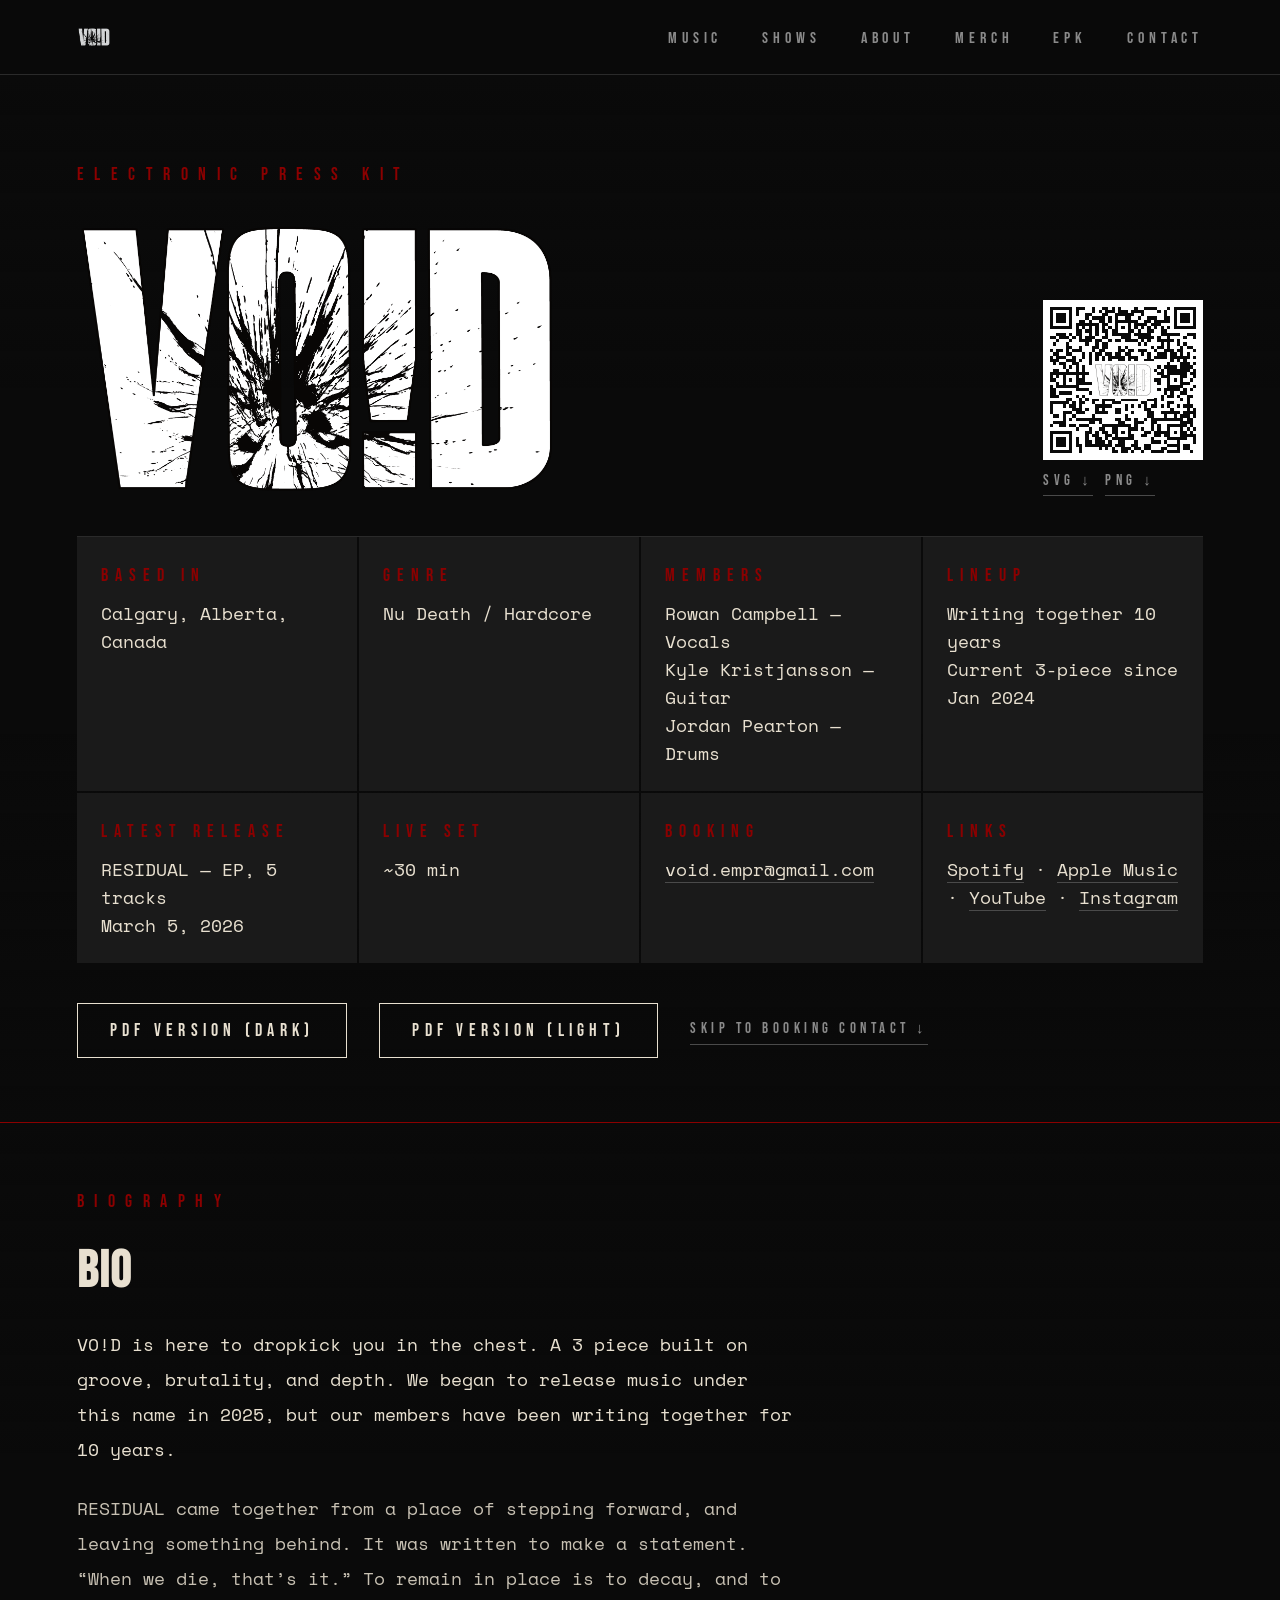
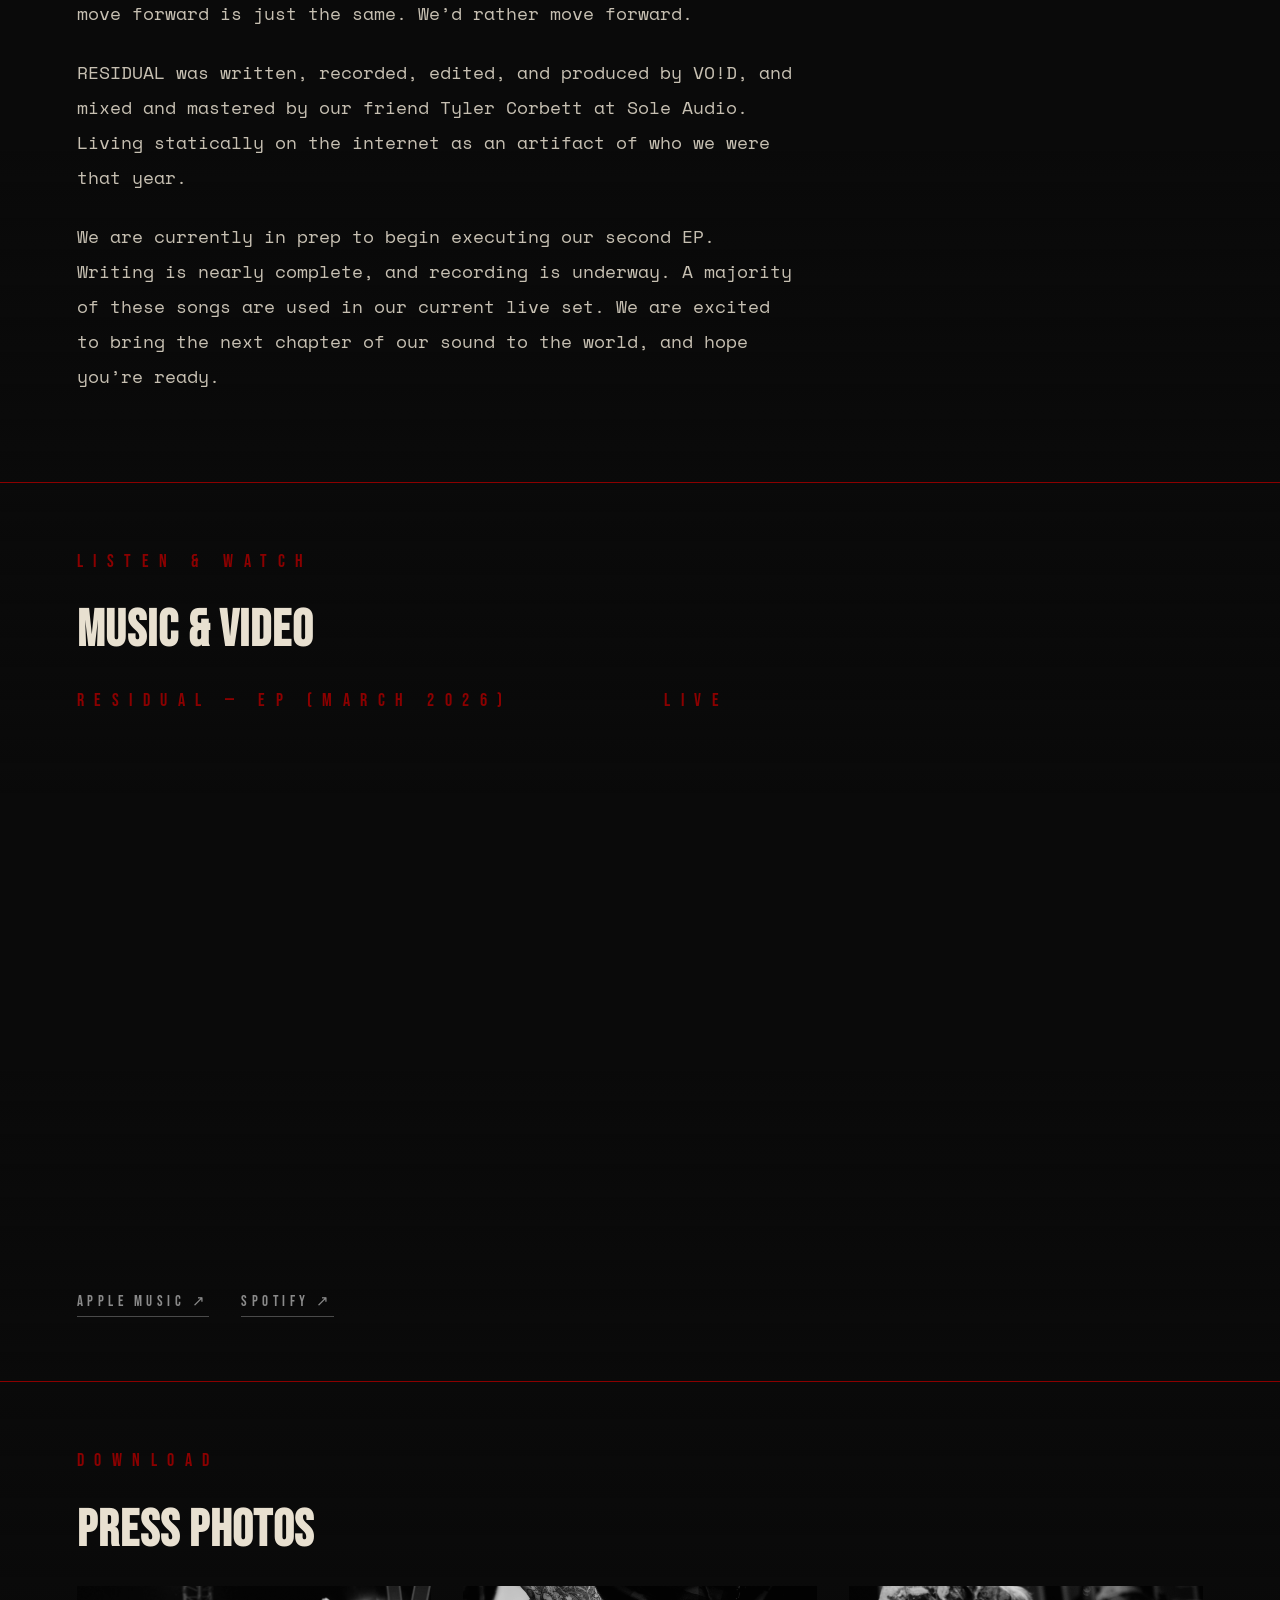
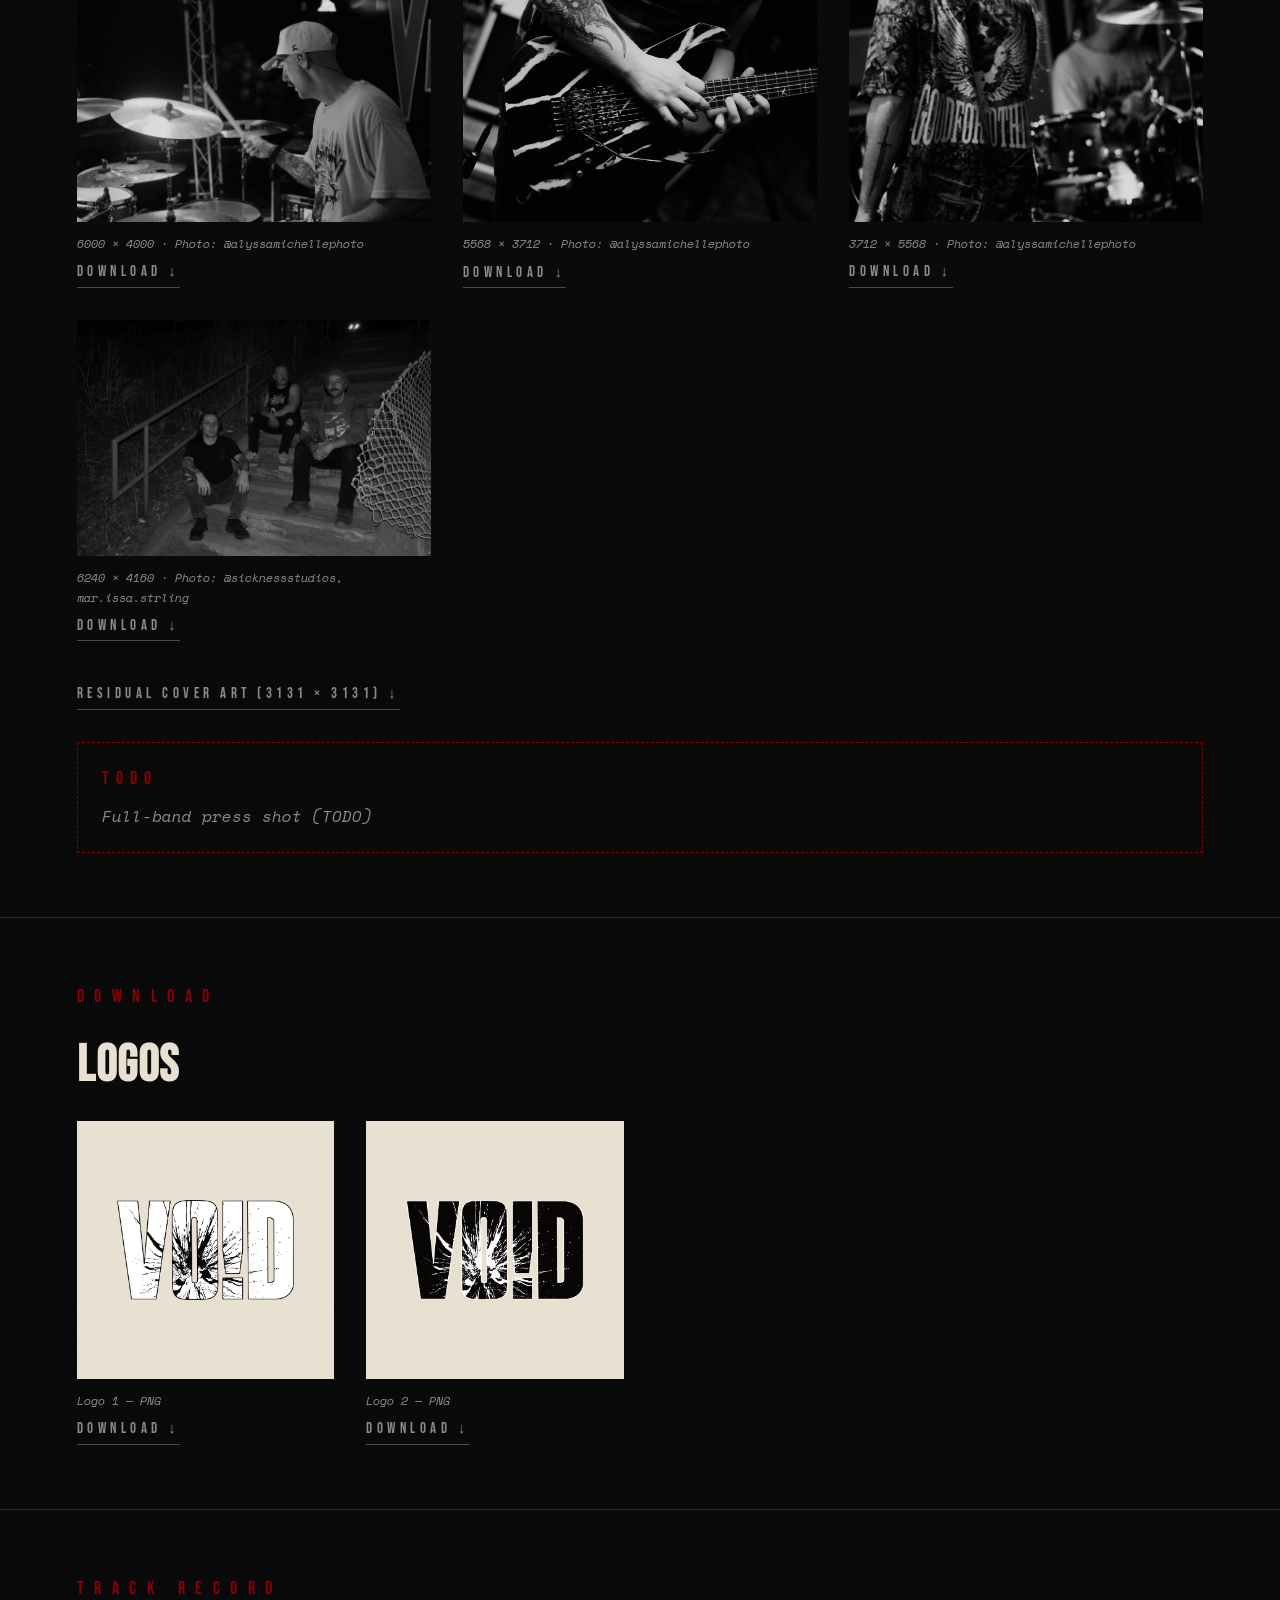
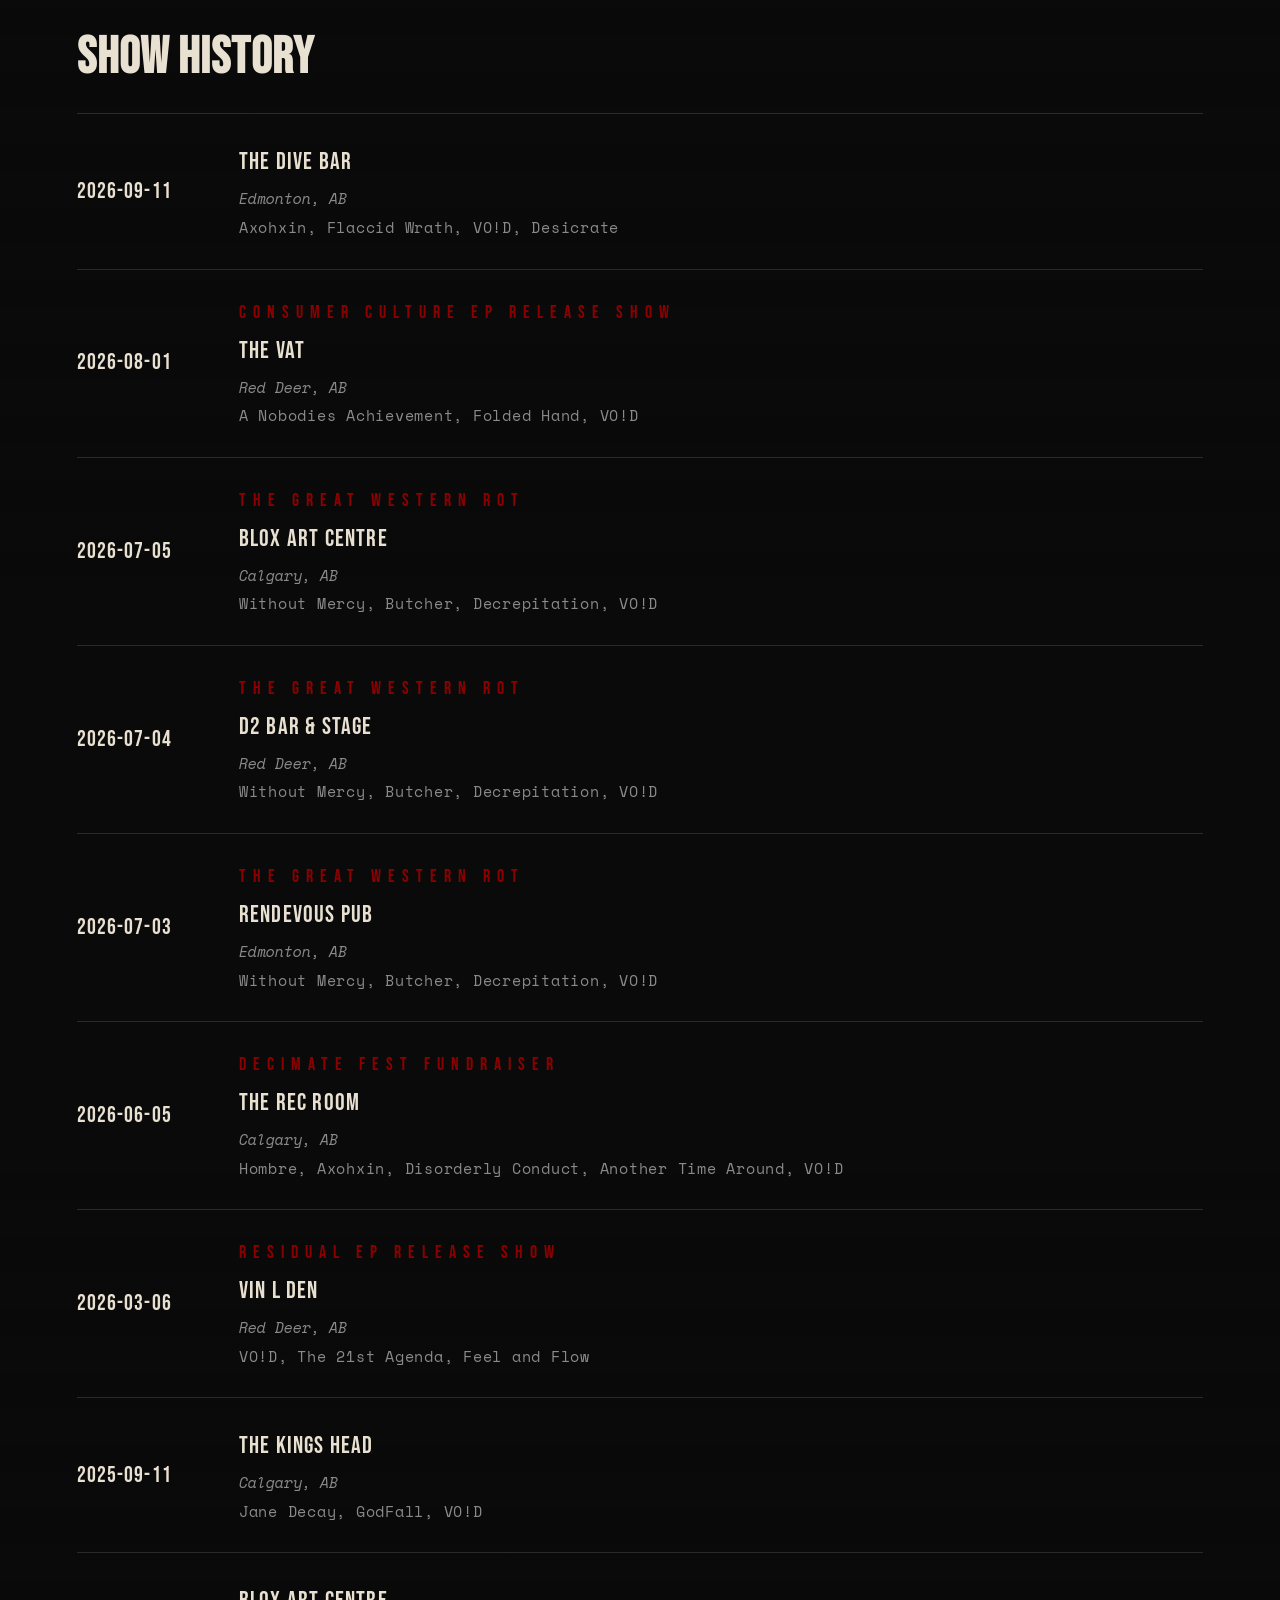
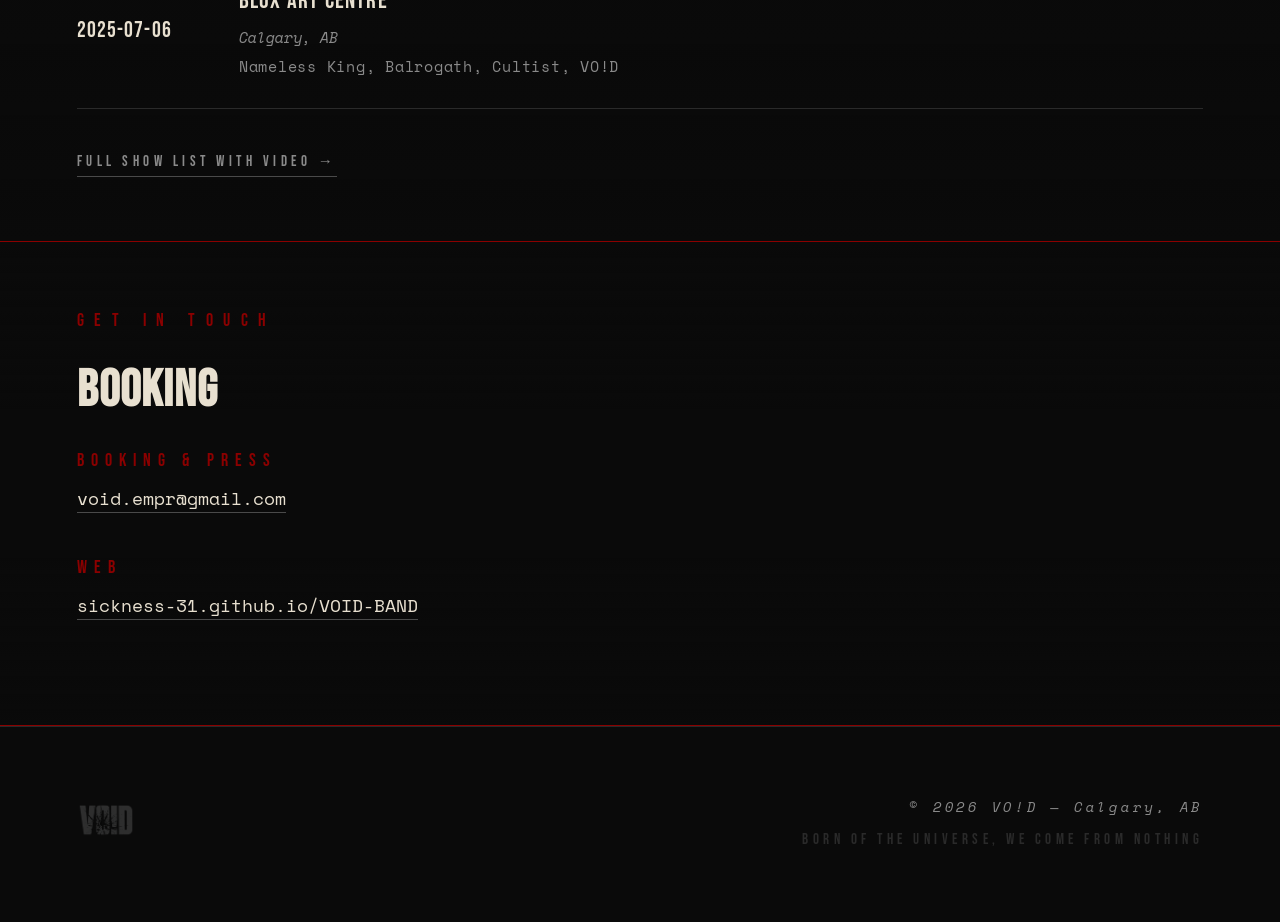
==== commit abdd1c4f: "tweaks & script comment cleanup" ====
--- a/epk.html
+++ b/epk.html
@@ -1,27 +1,13 @@
 <!DOCTYPE html>
 <!--
-  ====================================================================
   VO!D — Electronic Press Kit
   epk.html
 
-  Booker-facing page. Built to be skimmed top to bottom in under a
-  minute: facts → bio → music → video → photos → logos →
-  show history → contact.
-
-  Technical specs (stage plot, input list, rider) are deliberately
-  NOT on this page — they're shared with bookers directly.
-
-  PDF VERSION:
-  "PDF Version (Dark)" prints in the site's own palette; "(Light)" is
-  black-on-white. Both: browser print dialog → Save as PDF. Plain
-  Ctrl+P gives Dark. The print styles live in assets/css/site.css.
-
-  Photo captions are NOT typed here — assets/js/credits.js reads the
-  size and photographer from each JPEG's metadata.
-
-  Anything in a <div class="todo"> still needs real content.
-  Search for "TODO" to find them all.
-  ====================================================================
+  Booker-facing: facts, bio, music, video, photos, logos, show history,
+  booking. Technical specs are deliberately not on this page.
+  PDF: the two buttons print the page (Dark = site palette, Light =
+  black-on-white); print styles live in assets/css/site.css.
+  Photo captions are filled from each JPEG's metadata (credits.js).
 -->
 <html lang="en">
 <head>
@@ -38,7 +24,7 @@
   <link rel="preconnect" href="https://fonts.gstatic.com" crossorigin>
   <link href="https://fonts.googleapis.com/css2?family=Bebas+Neue&family=Space+Mono:ital,wght@0,400;0,700;1,400&display=swap" rel="stylesheet">
 
-  <!-- shared design system — same file index.html uses -->
+
   <link rel="stylesheet" href="assets/css/site.css">
 </head>
 
@@ -62,19 +48,16 @@
 
   <!-- ================================================
        HEADER + QUICK FACTS
-       The 10-second version. Everything a booker needs to
-       decide whether to keep reading.
        ================================================ -->
   <section id="epk-top" class="page-top epk-section">
-    <!-- optional background photo: drop assets/images/bg-epk-top.jpg in place and it appears -->
+    <!-- optional background: assets/images/bg-epk-top.jpg -->
     <div class="section-bg"></div>
     <span class="section-label">Electronic Press Kit</span>
     <div class="epk-header">
-      <!-- logo instead of a text title. File: assets/images/epk-logo.png (overwrite to swap) -->
+      <!-- logo in place of a title: assets/images/epk-logo.png -->
       <img class="epk-logo" src="assets/images/epk-logo.png" alt="VO!D">
       <div class="qr-block">
-        <!-- QR to the site. Files in assets/press/ (svg for print, png for web).
-             If the site URL changes, regenerate them. -->
+        <!-- QR to the site (assets/press/qr-site.*). Regenerate if the URL changes. -->
         <img src="assets/press/qr-site.svg" alt="QR code: sickness-31.github.io/VOID-BAND" class="qr-img">
         <div class="press-meta">
           <a href="assets/press/qr-site.svg" download class="text-link">SVG ↓</a>
@@ -129,7 +112,7 @@
     </div>
 
     <div class="link-row no-print">
-      <!-- both print the page; Light adds class "print-light" to <html> first (see script at the bottom) -->
+      <!-- print buttons — Light adds class "print-light" to <html> first -->
       <button type="button" class="btn-outline" data-print="dark">PDF Version (Dark)</button>
       <button type="button" class="btn-outline" data-print="light">PDF Version (Light)</button>
       <a href="#epk-contact" class="text-link">Skip to booking contact ↓</a>
@@ -139,11 +122,10 @@
   <hr class="rule">
 
   <!-- ================================================
-       BIO — the long bio only. (The short version lives in the About
-       section on index.html.)
+       BIO
        ================================================ -->
   <section id="epk-bio" class="epk-section">
-    <!-- optional background photo: drop assets/images/bg-epk-bio.jpg in place and it appears -->
+    <!-- optional background: assets/images/bg-epk-bio.jpg -->
     <div class="section-bg"></div>
     <span class="section-label">Biography</span>
     <h2 class="section-title">Bio</h2>
@@ -181,7 +163,7 @@
        MUSIC + VIDEO — side by side
        ================================================ -->
   <section id="epk-media" class="epk-section">
-    <!-- optional background photo: drop assets/images/bg-epk-media.jpg in place and it appears -->
+    <!-- optional background: assets/images/bg-epk-media.jpg -->
     <div class="section-bg"></div>
     <span class="section-label">Listen &amp; Watch</span>
     <h2 class="section-title">Music &amp; Video</h2>
@@ -190,7 +172,7 @@
       <div>
         <span class="section-sub">RESIDUAL — EP (March 2026)</span>
         <div class="spotify-embed">
-          <!-- same RESIDUAL embed as index.html -->
+
           <iframe
             style="border-radius:12px"
             src="https://open.spotify.com/embed/album/4aS5ZwJ2XtOlr2G8sASaux?utm_source=generator&theme=0"
@@ -212,10 +194,10 @@
       </div>
 
       <div>
-        <!-- CHANGE: video label — say what this footage is (venue / date) -->
+        <!-- CHANGE: video label -->
         <span class="section-sub">Live</span>
         <div class="youtube-embed">
-          <!-- same video currently embedded on index.html -->
+
           <iframe
             src="https://www.youtube.com/embed/_7-afHWL_mc"
             title="VO!D live"
@@ -234,15 +216,11 @@
   <hr class="rule">
 
   <!-- ================================================
-       PRESS PHOTOS
-       Links point at the full-resolution originals in assets/press.
-       The caption (size + photographer) is filled in by
-       assets/js/credits.js from each JPEG's metadata — set it in
-       Windows: right-click > Properties > Details > Authors.
-       To add a photo: copy one .press-photo block, bump the number.
+       PRESS PHOTOS — full-res files in assets/press. Captions are
+       filled from each JPEG's Authors metadata by credits.js.
        ================================================ -->
   <section id="epk-photos" class="epk-section">
-    <!-- optional background photo: drop assets/images/bg-epk-photos.jpg in place and it appears -->
+    <!-- optional background: assets/images/bg-epk-photos.jpg -->
     <div class="section-bg"></div>
     <span class="section-label">Download</span>
     <h2 class="section-title">Press Photos</h2>
@@ -251,7 +229,7 @@
       <div class="press-photo">
         <img src="assets/press/press-photo-1.jpg" alt="VO!D — drums" data-credit>
         <div class="press-meta">
-          <!-- filled by assets/js/credits.js from the photo's own metadata -->
+
           <span class="press-caption"></span>
           <a href="assets/press/press-photo-1.jpg" download class="text-link">Download ↓</a>
         </div>
@@ -259,7 +237,7 @@
       <div class="press-photo">
         <img src="assets/press/press-photo-2.jpg" alt="VO!D — guitar" data-credit>
         <div class="press-meta">
-          <!-- filled by assets/js/credits.js from the photo's own metadata -->
+
           <span class="press-caption"></span>
           <a href="assets/press/press-photo-2.jpg" download class="text-link">Download ↓</a>
         </div>
@@ -267,7 +245,7 @@
       <div class="press-photo">
         <img src="assets/press/press-photo-3.jpg" alt="VO!D — vocals" data-credit>
         <div class="press-meta">
-          <!-- filled by assets/js/credits.js from the photo's own metadata -->
+
           <span class="press-caption"></span>
           <a href="assets/press/press-photo-3.jpg" download class="text-link">Download ↓</a>
         </div>
@@ -275,7 +253,7 @@
       <div class="press-photo">
         <img src="assets/press/press-photo-4.jpg" alt="VO!D — silhouette" data-credit>
         <div class="press-meta">
-          <!-- filled by assets/js/credits.js from the photo's own metadata -->
+
           <span class="press-caption"></span>
           <a href="assets/press/press-photo-4.jpg" download class="text-link">Download ↓</a>
         </div>
@@ -297,13 +275,13 @@
        LOGOS
        ================================================ -->
   <section id="epk-logos" class="epk-section">
-    <!-- optional background photo: drop assets/images/bg-epk-logos.jpg in place and it appears -->
+    <!-- optional background: assets/images/bg-epk-logos.jpg -->
     <div class="section-bg"></div>
     <span class="section-label">Download</span>
     <h2 class="section-title">Logos</h2>
 
     <div class="logo-grid">
-      <!-- CHANGE: to add a logo, copy one block and bump the number -->
+      <!-- CHANGE: one block per logo -->
       <div>
         <div class="logo-tile">
           <img src="assets/press/logo-1.png" alt="VO!D logo 1">
@@ -328,11 +306,10 @@
   <hr class="rule">
 
   <!-- ================================================
-       SHOW HISTORY — condensed, from data/shows.js
-       Draw evidence for bookers. Same data as shows.html.
+       SHOW HISTORY — from data/shows.js
        ================================================ -->
   <section id="epk-history" class="epk-section">
-    <!-- optional background photo: drop assets/images/bg-epk-history.jpg in place and it appears -->
+    <!-- optional background: assets/images/bg-epk-history.jpg -->
     <div class="section-bg"></div>
     <span class="section-label">Track Record</span>
     <h2 class="section-title">Show History</h2>
@@ -354,7 +331,7 @@
        CONTACT
        ================================================ -->
   <section id="epk-contact" class="epk-section">
-    <!-- optional background photo: drop assets/images/bg-epk-contact.jpg in place and it appears -->
+    <!-- optional background: assets/images/bg-epk-contact.jpg -->
     <div class="section-bg"></div>
     <span class="section-label">Get In Touch</span>
     <h2 class="section-title">Booking</h2>
@@ -369,10 +346,17 @@
     <div class="contact-block">
       <span class="contact-label">Web</span>
       <p class="contact-value">
-        <!-- CHANGE: replace with the custom domain once CNAME is set.
-             If the URL changes, regenerate assets/press/qr-site.* too. -->
+        <!-- CHANGE: site URL (regenerate the QR if it changes) -->
         <a href="https://sickness-31.github.io/VOID-BAND/">sickness-31.github.io/VOID-BAND</a>
       </p>
+    </div>
+    <!-- phones: QR shows here instead of in the header -->
+    <div class="qr-block qr-mobile">
+      <img src="assets/press/qr-site.svg" alt="QR code: sickness-31.github.io/VOID-BAND" class="qr-img">
+      <div class="press-meta">
+        <a href="assets/press/qr-site.svg" download class="text-link">SVG ↓</a>
+        <a href="assets/press/qr-site.png" download class="text-link">PNG ↓</a>
+      </div>
     </div>
   </section>
 
--- a/assets/css/site.css
+++ b/assets/css/site.css
@@ -1,34 +1,12 @@
 /*
-  ====================================================================
   VO!D — site.css
-  Shared stylesheet for every page: index.html, shows.html, epk.html
-
-  This used to live inline in index.html. It was moved here so the
-  three pages share one design system instead of three copies.
-
-  TO CHANGE COLORS: edit the :root variables at the top.
-  Everything below the "SHOWS PAGE" banner is new (Shows + EPK pages).
-  ====================================================================
-*/
-/*
-================================================================
-CSS — CASCADING STYLE SHEETS
-This block controls everything visual: colors, sizes, spacing,
-fonts, layout. It doesn't DO anything, it just DESCRIBES how
-things look.
-
-Syntax: selector { property: value; }
-Example: body { background: black; } means "make the page background black"
-================================================================
-*/
-
-/* 
-  CSS VARIABLES — think of these like constants in C#.
-  Define a value once here, use it everywhere below.
-  To change the site's color scheme, edit these values.
-  Format: --variable-name: value;
-  Usage:  color: var(--blood);
-*/
+  Shared by index.html, shows.html and epk.html.
+  Tokens first, then the homepage sections, then the Shows and EPK
+  pages, then print. Colours and fonts: edit the :root block.
+*/
+
+
+/* Design tokens — colours and fonts for every page. */
 :root {
   --black:    #0A0A0A;  /* near-black background — slightly warm, not pure */
   --dirty:    #E8E0D0;  /* off-white text — aged paper feel, not harsh white */
@@ -37,7 +15,7 @@
   --mid:      #4A4A4A;  /* mid-grey for secondary text and borders */
   --dim:      #2A2A2A;  /* very dark grey for subtle backgrounds */
 
-  /* font families stored as variables for easy swapping */
+
   --display:  'Bebas Neue', sans-serif;   /* headers, labels, nav */
   --body:     'Space Mono', monospace;    /* paragraphs, descriptions */
 
@@ -65,60 +43,51 @@
   }
 }
 
-/* 
-  RESET — browsers add their own default padding/margin to elements.
-  This removes all of that so we start from zero and control everything.
-  * means "apply to every element on the page"
-*/
+/* Reset browser defaults. */
 *, *::before, *::after {
-  box-sizing: border-box; /* makes sizing predictable — padding included in width */
+  box-sizing: border-box;
   margin: 0;
   padding: 0;
 }
 
-/* BASE PAGE STYLES */
+
 html {
   scroll-behavior: auto; /* no smooth scroll — keeps it raw */
 }
 
 body {
   background: var(--black);
-  color: var(--dirty);          /* default text color for the whole page */
+  color: var(--dirty);
   font-family: var(--body);
   font-size: var(--fs-lg);
-  line-height: 1.7;             /* space between lines of text */
-  overflow-x: hidden;           /* prevents horizontal scrollbar */
-}
-
-/* 
-  THE HORIZONTAL RULE — the single blood-red line between sections.
-  <hr> is an HTML element that draws a horizontal line.
-  We're overriding its default look completely.
-*/
+  line-height: 1.7;
+  overflow-x: hidden;
+}
+
+/* Blood-red rule between sections. */
 .rule {
   border: none;
-  border-top: 1px solid var(--blood); /* 1px line, blood red */
+  border-top: 1px solid var(--blood);
   margin: 0;
 }
 
 /*
 ================================================================
-NAVIGATION — fixed bar at the top of the page
-position: fixed means it stays visible as you scroll
+NAVIGATION — fixed top bar
 ================================================================
 */
 #nav {
-  position: fixed;              /* stays at top even when scrolling */
+  position: fixed;
   top: 0;
   left: 0;
   right: 0;
-  z-index: 100;                 /* sits above everything else on the page */
-  padding: 1.25rem 6vw;         /* 6vw = 6% of viewport width — scales with screen */
+  z-index: 100;
+  padding: 1.25rem 6vw;
   display: flex;
   justify-content: space-between;
   align-items: center;
-  background: rgba(10,10,10,0.92); /* slightly transparent black */
-  backdrop-filter: blur(8px);      /* blurs content behind the nav */
+  background: rgba(10,10,10,0.92);
+  backdrop-filter: blur(8px);
   border-bottom: 1px solid var(--dim);
 }
 
@@ -126,14 +95,14 @@
   font-family: var(--display);
   font-size: 22px;
   color: var(--dirty);
-  text-decoration: none;        /* removes underline from links */
-  letter-spacing: 0.1em;        /* space between letters */
+  text-decoration: none;
+  letter-spacing: 0.1em;
 }
 
 .nav-logo img {
   height: 34px;                 /* CHANGE: nav logo size */
   display: block;
-  filter: invert(1);            /* black logo -> white, same trick as the footer */
+  filter: invert(1);            /* black logo -> white */
   opacity: 0.85;
   transition: opacity 0.2s;
 }
@@ -143,8 +112,8 @@
 
 .nav-links {
   display: flex;
-  gap: 2.5rem;                  /* space between each nav item */
-  list-style: none;             /* removes bullet points from the list */
+  gap: 2.5rem;
+  list-style: none;
 }
 
 .nav-links a {
@@ -153,10 +122,10 @@
   letter-spacing: 0.3em;
   color: var(--mid-text);
   text-decoration: none;
-  transition: color 0.15s;      /* smooth color change on hover (0.15 seconds) */
-}
-
-/* :hover applies styles when the mouse is over an element */
+  transition: color 0.15s;
+}
+
+
 .nav-links a:hover {
   color: var(--dirty);
 }
@@ -184,24 +153,20 @@
 
 /*
 ================================================================
-HERO — the first full-screen section the visitor sees
+HERO
 ================================================================
 */
 #hero {
-  min-height: 100vh;            /* 100vh = 100% of the visible screen height */
+  min-height: 100vh;
   display: flex;
   flex-direction: column;
-  justify-content: flex-end;    /* pushes content to the bottom */
+  justify-content: flex-end;
   padding: 0 6vw 8rem;
   position: relative;
-  overflow: hidden;             /* clips the logo image to this section */
-}
-
-/* 
-  HERO BACKGROUND — the shrapnel logo sits behind the text.
-  position: absolute takes it out of normal flow and lets us
-  layer it behind the text content.
-*/
+  overflow: hidden;
+}
+
+/* Faint logo behind the hero text. */
 .hero-bg {
   position: absolute;
   top: 0; left: 0; right: 0; bottom: 0;
@@ -209,25 +174,25 @@
   background-size: 70%;             /* logo takes up 70% of the hero width */
   background-position: center 40%;  /* horizontal center, 40% down */
   background-repeat: no-repeat;
-  opacity: 0.31;                    /* very faint — 0=invisible, 1=solid */
-  /* increase this number to make the logo more visible in the background */
-}
-
-/* dark gradient that fades from transparent at top to black at bottom */
+  opacity: 0.31;                    /* 0 = invisible, 1 = solid */
+
+}
+
+/* fades the hero into the black below */
 .hero-overlay {
   position: absolute;
   top: 0; left: 0; right: 0; bottom: 0;
   background: linear-gradient(
     to bottom,
-    transparent 30%,        /* top 30% is see-through */
-    var(--black) 100%       /* fades to solid black at the bottom */
+    transparent 30%,
+    var(--black) 100%
   );
 }
 
-/* z-index controls layering — higher number = in front */
+
 .hero-content {
   position: relative;
-  z-index: 2;               /* sits above the background and overlay */
+  z-index: 2;
 }
 
 .hero-eyebrow {
@@ -238,25 +203,17 @@
   margin-bottom: 1rem;
 }
 
-/* 
-  THE BIG VO!D TITLE
-  clamp(min, preferred, max) — scales the font between a min and max
-  based on screen width. clamp(80px, 18vw, 260px) means:
-  never smaller than 80px, never bigger than 260px, tries for 18vw
-*/
+/* Big title, scales with the viewport. */
 .hero-name {
   font-family: var(--display);
   font-size: clamp(80px, 18vw, 260px);
   line-height: 0.85;
   color: var(--dirty);
   margin-bottom: 2rem;
-  user-select: none;            /* prevents text selection on drag */
-}
-
-/* 
-  Each letter of VO!D is wrapped in a <span> for the glitch animation.
-  They start invisible (opacity: 0) and the JS reveals them one by one.
-*/
+  user-select: none;
+}
+
+/* Letters start invisible; the glitch script reveals them. */
 .hero-name span {
   display: inline-block;
   opacity: 0;
@@ -277,12 +234,12 @@
 
 /*
 ================================================================
-PHOTO DIVIDER — full-width atmospheric image between sections
+PHOTO DIVIDER
 ================================================================
 */
 .photo-divider {
   width: 100%;
-  height: 60vh;                 /* 60% of the screen height */
+  height: 60vh;
   position: relative;
   overflow: hidden;
 }
@@ -290,7 +247,7 @@
 .photo-divider img {
   width: 100%;
   height: 100%;
-  object-fit: cover;            /* fills the space, crops if needed */
+  object-fit: cover;
   object-position: center;
   opacity: 0.4;                 /* dim the photo — increase for brighter */
   filter: grayscale(60%);       /* partially desaturated — 100% = full B&W */
@@ -299,7 +256,7 @@
 /* gradient overlay on the photo so it fades into the sections above/below */
 .photo-divider::before,
 .photo-divider::after {
-  content: '';                  /* required for pseudo-elements */
+  content: '';
   position: absolute;
   left: 0; right: 0;
   height: 40%;
@@ -318,11 +275,11 @@
 
 /*
 ================================================================
-SECTIONS — base styles shared by all content sections
+SECTIONS
 ================================================================
 */
 section {
-  padding: 7rem 6vw;            /* 7rem top/bottom, 6vw left/right */
+  padding: 7rem 6vw;
 }
 
 /* small red label above section titles — like "DISCOGRAPHY" above "Music" */
@@ -332,10 +289,10 @@
   letter-spacing: 0.6em;
   color: var(--blood);
   margin-bottom: 2rem;
-  display: block;               /* block makes it sit on its own line */
-}
-
-/* large section heading */
+  display: block;
+}
+
+
 .section-title {
   font-family: var(--display);
   font-size: clamp(48px, 7vw, 100px);
@@ -352,7 +309,7 @@
 */
 .release-block {
   display: grid;
-  /* auto-fit fills the row with as many columns as fit at 280px min */
+
   grid-template-columns: repeat(auto-fit, minmax(280px, 1fr));
   gap: 4rem;
   align-items: start;
@@ -408,11 +365,7 @@
   border-radius: 0;             /* keep it square to match the aesthetic */
 }
 
-/* 
-  IFRAME — an inline frame that embeds another website.
-  Spotify's embed player lives inside this.
-  border: none removes the default iframe border.
-*/
+
 .spotify-embed iframe {
   border: none;
   width: 100%;
@@ -428,10 +381,7 @@
   border-top: 1px solid var(--dim);
 }
 
-/* 
-  Each show is a row with three columns: date | info | ticket link
-  grid-template-columns defines the column widths
-*/
+/* Show row: date | info | ticket */
 .show-row {
   display: grid;
   grid-template-columns: 130px 1fr auto;
@@ -448,7 +398,7 @@
 
 .show-date {
   font-family: var(--display);
-  font-size: 20px;
+  font-size: 22px;
   color: var(--dirty);
   letter-spacing: 0.05em;
 }
@@ -461,7 +411,7 @@
 
 .show-venue {
   font-family: var(--display);
-  font-size: 18px;
+  font-size: 24px;
   color: var(--dirty);
   letter-spacing: 0.05em;
 }
@@ -480,7 +430,7 @@
   text-decoration: none;
   border: 1px solid var(--blood);
   padding: 0.5rem 1.25rem;
-  white-space: nowrap;          /* prevents the word "Tickets" from wrapping */
+  white-space: nowrap;
   transition: background 0.15s, color 0.15s;
 }
 
@@ -502,15 +452,11 @@
   border-radius: 0;             /* keep it square to match the aesthetic */
 }
 
-/* 
-  IFRAME — an inline frame that embeds another website.
-  YouTube's embed player lives inside this.
-  border: none removes the default iframe border.
-*/
+
 .youtube-embed iframe {
   border: none;
   width: 100%;
-  /* height: 100%; */
+
   align-items: center;
 }
 
@@ -521,7 +467,7 @@
 */
 .about-grid {
   display: grid;
-  grid-template-columns: 1fr 1fr;  /* two equal columns */
+  grid-template-columns: 1fr 1fr;
   gap: 6rem;
   margin-top: 1rem;
 }
@@ -529,33 +475,43 @@
 .about-photos {
   display: grid;
   grid-template-columns: 1fr 1fr;
-  gap: 2px;                     /* 2px gap creates the grid line effect */
-}
-
-/* 
-  The photo containers — overflow:hidden clips images to their box.
-  aspect-ratio keeps them square.
-*/
+  gap: 2px;
+}
+
+
 .about-photo {
   overflow: hidden;
-  aspect-ratio: 1;              /* forces a perfect square */
+  aspect-ratio: 1;
+  position: relative;
+}
+/* photographer credit, bottom-left over the photo (filled by assets/js/credits.js) */
+.about-photo .press-caption {
+  position: absolute;
+  left: 0.6rem;
+  bottom: 0.4rem;
+  font-size: var(--fs-2xs);
+  font-style: italic;
+  color: var(--dirty);
+  opacity: 0.7;
+  text-shadow: 0 1px 3px rgba(0,0,0,0.9);
+  pointer-events: none;
 }
 
 .about-photo.wide {
-  grid-column: span 2;          /* this photo spans both columns */
-  aspect-ratio: 2 / 1;          /* wider ratio for the spanning photo */
+  grid-column: span 2;
+  aspect-ratio: 2 / 1;
 }
 
 .about-photo img {
   width: 100%;
   height: 100%;
   object-fit: cover;
-  filter: grayscale(100%);      /* full black and white */
+  filter: grayscale(100%);
   opacity: 0.75;
   transition: opacity 0.3s, filter 0.3s;
 }
 
-/* on hover: brings back some color and increases brightness */
+/* hover: partial colour */
 .about-photo:hover img {
   opacity: 0.9;
   filter: grayscale(60%);
@@ -584,7 +540,7 @@
 .member-row {
   display: flex;
   justify-content: space-between;
-  align-items: baseline;        /* aligns text along their baseline */
+  align-items: baseline;
   padding: 1.25rem 0;
   border-bottom: 1px solid var(--dim);
 }
@@ -830,9 +786,7 @@
 
 /*
 ================================================================
-RESPONSIVE — styles that only apply below certain screen widths.
-@media is a CSS "if statement" — "if screen is narrower than 700px,
-apply these styles instead"
+RESPONSIVE
 ================================================================
 */
 @media (max-width: 900px) {
@@ -871,11 +825,14 @@
 }
 
 /*
-  MOBILE MENU — 900px and narrower. The link row would overflow the
-  screen here, so it becomes a panel under the bar, opened by .nav-toggle
-  (assets/js/nav.js adds/removes the .open class on #nav).
+  MOBILE MENU (900px and narrower) — links become a panel under the
+  bar, toggled by .nav-toggle (assets/js/nav.js).
 */
 @media (max-width: 900px) {
+  /* EPK: QR moves from the header to the bottom of the page on phones */
+  .epk-header .qr-block { display: none; }
+  #epk-contact .qr-mobile { display: block; }   /* id selector: outranks the base .qr-mobile rule below */
+
   #nav {
     flex-wrap: wrap;             /* lets the panel drop below the logo/button row */
   }
@@ -901,27 +858,22 @@
   }
 }
 
-/* 
-  ACCESSIBILITY — respects users who have "reduce motion" enabled
-  in their OS settings. Skips the glitch animation for them.
-*/
+/* Reduced motion: skip the glitch animation. */
 @media (prefers-reduced-motion: reduce) {
   .hero-name span {
-    opacity: 1 !important;     /* !important overrides all other opacity rules */
-  }
-}
-
-
-
-/*
-================================================================
-SHARED — small additions used by the new pages
-================================================================
-*/
-
-/* Pages without a full-screen hero need to clear the fixed nav bar.
-   section.page-top (not just .page-top) so it beats the later
-   .epk-section { padding: ... } shorthand. */
+    opacity: 1 !important;
+  }
+}
+
+
+/*
+================================================================
+SHARED
+================================================================
+*/
+
+/* Clears the fixed nav on pages without a hero. (section.page-top so it
+   outranks the .epk-section padding shorthand.) */
 section.page-top {
   padding-top: 10rem;
 }
@@ -964,7 +916,7 @@
   align-items: center;
 }
 
-/* The bordered button style already used by .merch-store-link, made reusable */
+/* Bordered button */
 .btn-outline {
   font-family: var(--display);
   font-size: var(--fs-lg);
@@ -982,11 +934,7 @@
   color: var(--black);
 }
 
-/*
-  TODO PLACEHOLDER — marks content that still needs to be supplied.
-  Deliberately loud so it can't be missed. Delete the .todo block
-  once the real content is in.
-*/
+/* TODO box — content still to be supplied. Delete once it exists. */
 .todo {
   border: 1px dashed var(--blood);
   padding: 1.25rem 1.5rem;
@@ -1009,15 +957,9 @@
 
 /*
 ================================================================
-SECTION BACKGROUNDS - optional photo behind a section
-Same idea as .hero-bg: an absolutely-positioned layer under the
-content, dimmed and faded into black at the top and bottom.
-
-To turn one on: the section already contains
-  <div class="section-bg"></div>
-as its first child. Drop the matching file into assets/images/
-(names below) and it appears. No file = plain black, no change.
-To turn one off for good: delete the div from the section.
+SECTION BACKGROUNDS — optional photo behind a section.
+Each section has <div class="section-bg"></div> as its first child,
+mapped to a file below. No file = plain black.
 ================================================================
 */
 section {
@@ -1050,9 +992,7 @@
   bottom: 0;
   background: linear-gradient(to top, var(--black), transparent);
 }
-/* everything AFTER a .section-bg in the same section sits above the photo.
-   (Sibling selector on purpose: a plain section > * rule would also catch
-   .hero-bg / .hero-overlay and break their position: absolute.) */
+/* siblings after .section-bg sit above it (sibling selector so the hero layers are untouched) */
 .section-bg ~ * {
   position: relative;
   z-index: 1;
@@ -1077,10 +1017,22 @@
 /*
 ================================================================
 SHOWS PAGE
-The show rows themselves reuse .show-row / .show-date / .show-venue /
-.show-location / .show-ticket from the LIVE SECTION above.
-================================================================
-*/
+================================================================
+*/
+
+/* Instagram post links under the lineup */
+.show-chips { display: flex; flex-wrap: wrap; gap: 0.5rem; margin-top: 0.4rem; }
+.show-chip {
+  font-family: var(--display);
+  font-size: var(--fs-xs);
+  letter-spacing: 0.2em;
+  color: var(--mid-text);
+  text-decoration: none;
+  border: 1px solid var(--dim);
+  padding: 0.15rem 0.6rem;
+  transition: color 0.15s, border-color 0.15s;
+}
+.show-chip:hover { color: var(--dirty); border-color: var(--mid); }
 
 /* Festival / tour name — small red label above the venue */
 .show-event {
@@ -1129,7 +1081,8 @@
   overflow: hidden;
   background: var(--dim);
 }
-.show-photo img {
+.show-photo img,
+.show-photo video {
   width: 100%;
   height: 100%;
   object-fit: cover;
@@ -1137,10 +1090,30 @@
   filter: grayscale(100%);
   opacity: 0.75;
   transition: opacity 0.2s, filter 0.2s;
-}
-.show-photo:hover img {
+  pointer-events: none;         /* the <a> takes the click, not the video */
+}
+.show-photo:hover img,
+.show-photo:hover video {
   opacity: 1;
   filter: grayscale(0%);
+}
+/* play badge on video tiles (clips and YouTube) */
+.show-photo.is-video { position: relative; }
+.show-photo.is-video::after {
+  content: '\25B6';
+  position: absolute;
+  left: 50%; top: 50%;
+  transform: translate(-50%, -50%);
+  width: 34px; height: 34px;
+  border-radius: 50%;
+  background: rgba(10,10,10,0.7);
+  border: 1px solid var(--dirty);
+  color: var(--dirty);
+  font-size: 13px;
+  line-height: 32px;
+  text-align: center;
+  text-indent: 2px;
+  pointer-events: none;
 }
 
 /* LIGHTBOX - created by assets/js/shows.js on first click */
@@ -1162,6 +1135,15 @@
   object-fit: contain;
   cursor: pointer;              /* click = next */
 }
+.lightbox video,
+.lightbox iframe {
+  width: min(92vw, calc(85vh * 16 / 9));
+  aspect-ratio: 16 / 9;
+  max-height: 85vh;
+  border: none;
+  background: #000;
+}
+.lightbox img[hidden], .lightbox video[hidden], .lightbox iframe[hidden] { display: none; }
 .lightbox button {
   position: absolute;
   background: none;
@@ -1214,8 +1196,6 @@
 /*
 ================================================================
 EPK PAGE
-Built to be skimmed. Fact grid at the top, then sections in the
-order a booker asks for them.
 ================================================================
 */
 
@@ -1361,6 +1341,7 @@
   margin-bottom: 0.5rem;
 }
 .qr-block .press-meta { flex-direction: row; gap: 0.75rem; }   /* the two QR download links stay side by side */
+.qr-mobile { display: none; margin-top: 2rem; }                 /* phones only, see the 900px rule */
 
 /* Elements that only show up on paper / PDF */
 .print-only { display: none; }
@@ -1376,11 +1357,8 @@
 /*
 ================================================================
 PRINT / PDF VERSION
-epk.html → "PDF Version (Dark)" / "(Light)" buttons, or Ctrl+P → Save as PDF.
-DARK is the default: the site's own palette, backgrounds forced on.
-LIGHT: the buttons add class "print-light" to <html> first; the
-html.print-light block below swaps to black-on-white.
-Either way: no nav, no embeds (replaced by their URLs).
+Dark by default (site palette, backgrounds forced on).
+html.print-light swaps to black-on-white.
 ================================================================
 */
 @media print {
@@ -1394,7 +1372,7 @@
   }
   body { font-size: 9.5px; line-height: 1.4; color: var(--dirty); padding: 8mm 10mm; }
 
-  /* the PDF was tuned with the old fixed sizes; don't let the screen bump reach it */
+  /* keep the PDF at its tuned sizes */
   :root { --fs-2xs: 9px; --fs-xs: 10px; --fs-sm: 11px; --fs-md: 12px; --fs-lg: 13px; }
 
   /* LIGHT variant — set by the PDF Version (Light) button on epk.html */
@@ -1407,16 +1385,11 @@
     --dim:   #DDDDDD;
   }
 
-  #nav, footer, .no-print, iframe, .hero-bg, .hero-overlay, .section-bg, .show-photos, .lightbox { display: none !important; }
+  #nav, footer, .no-print, iframe, .hero-bg, .hero-overlay, .section-bg, .show-photos, .lightbox, .qr-mobile { display: none !important; }
+  .epk-header .qr-block { display: block !important; }   /* header QR prints at every width */
   .print-only { display: block; font-size: 9px; color: var(--mid); }
 
-  /*
-    ONE-SHEET PACKING
-    Sections are allowed to split across pages; only small units
-    (a fact tile, a paragraph, a show row, a photo) are kept whole.
-    A section-level break-inside: avoid is what pushed every section
-    onto its own page before.
-  */
+  /* Sections may split across pages; only small units stay whole. */
   section.page-top { padding-top: 0; }
   .epk-section { padding: 0.6rem 0; }
   .epk-section .section-label { font-size: 8px; letter-spacing: 0.4em; margin-bottom: 0.15rem; }
@@ -1459,12 +1432,12 @@
   .show-event { font-size: 7.5px; letter-spacing: 0.25em; }
   .show-location { font-size: 8.5px; }
   .show-bill { font-size: 8px; }
-  .show-ticket, .show-video { display: none; }
+  .show-ticket, .show-video, .show-chips { display: none; }
 
   .epk-header { margin-bottom: 0.4rem; align-items: flex-end; }
   .qr-img { width: 22mm; height: 22mm; margin: 0; }
 
-  .todo { display: none; }          /* notes-to-self don't go to bookers */
+  .todo { display: none; }          /* not for bookers */
 
   a { color: inherit; text-decoration: none; border: none !important; }
   .text-link, .btn-outline, .link-row { display: none; }
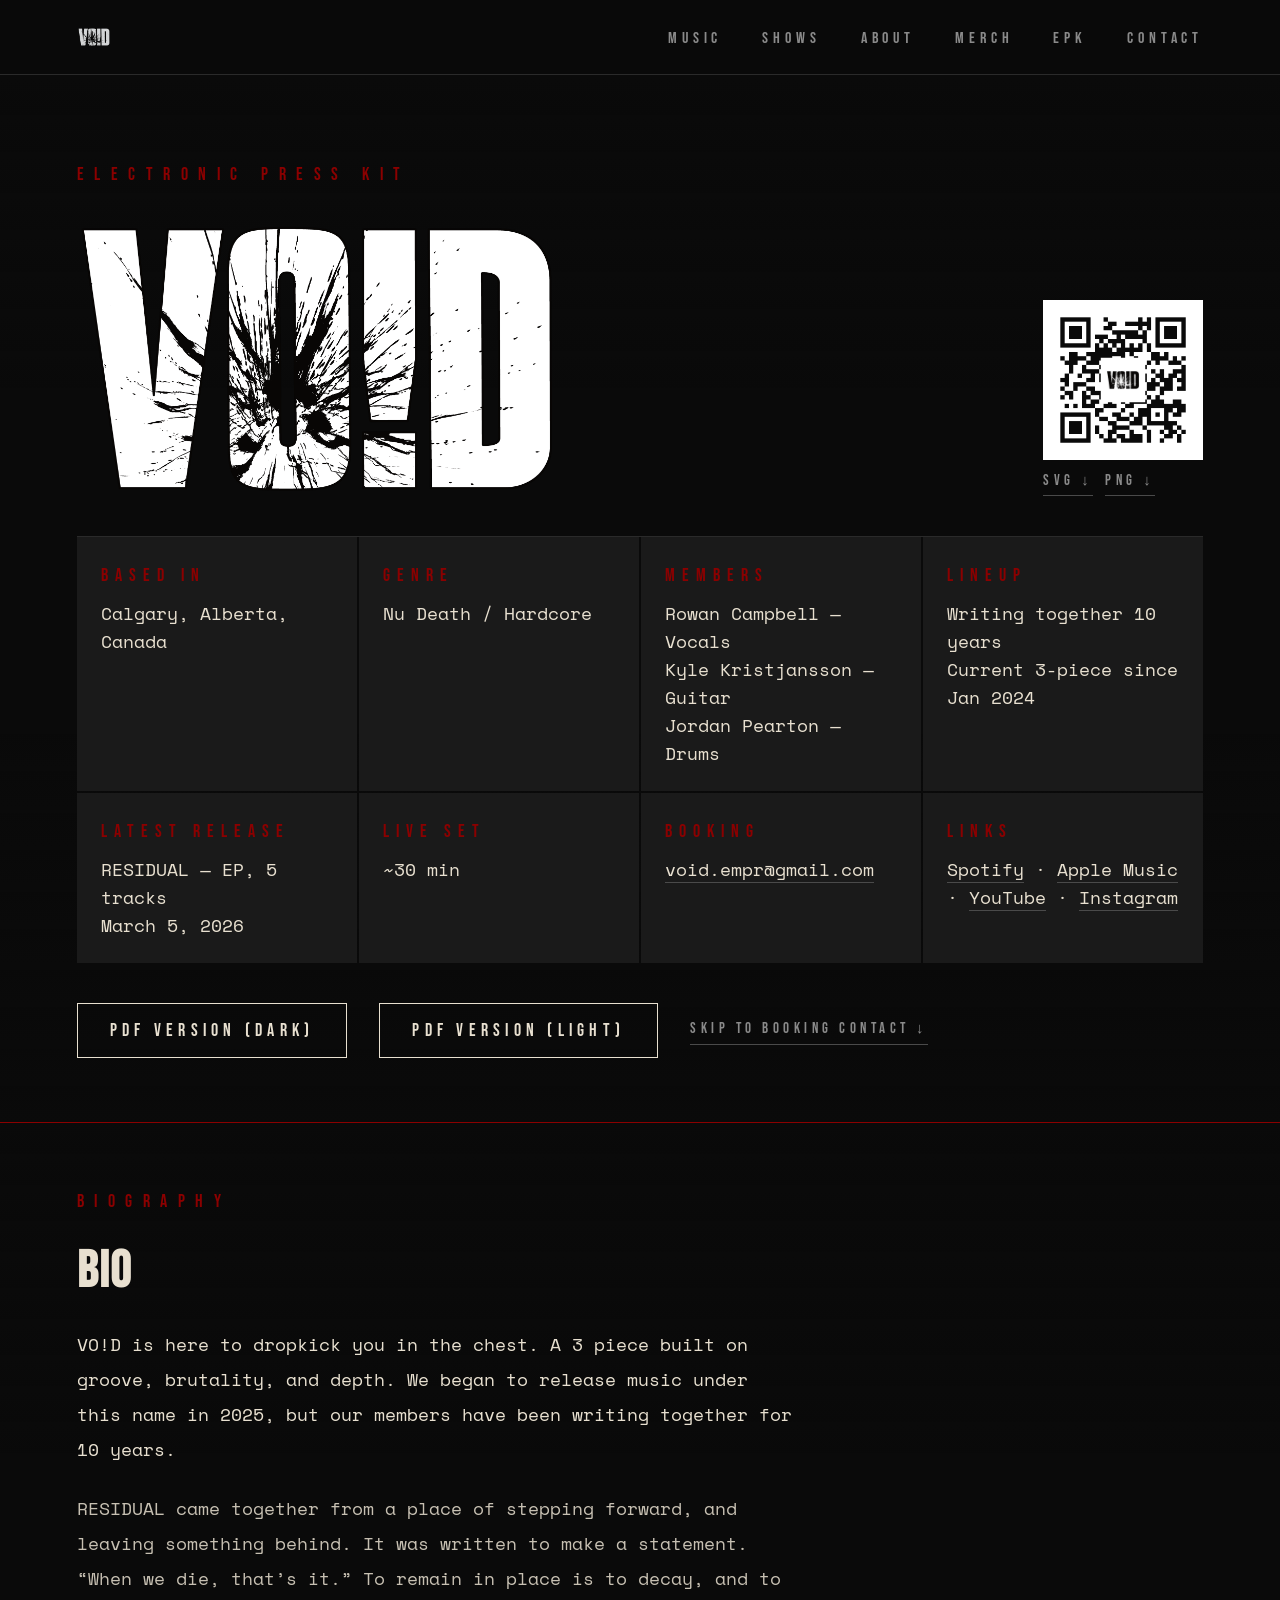
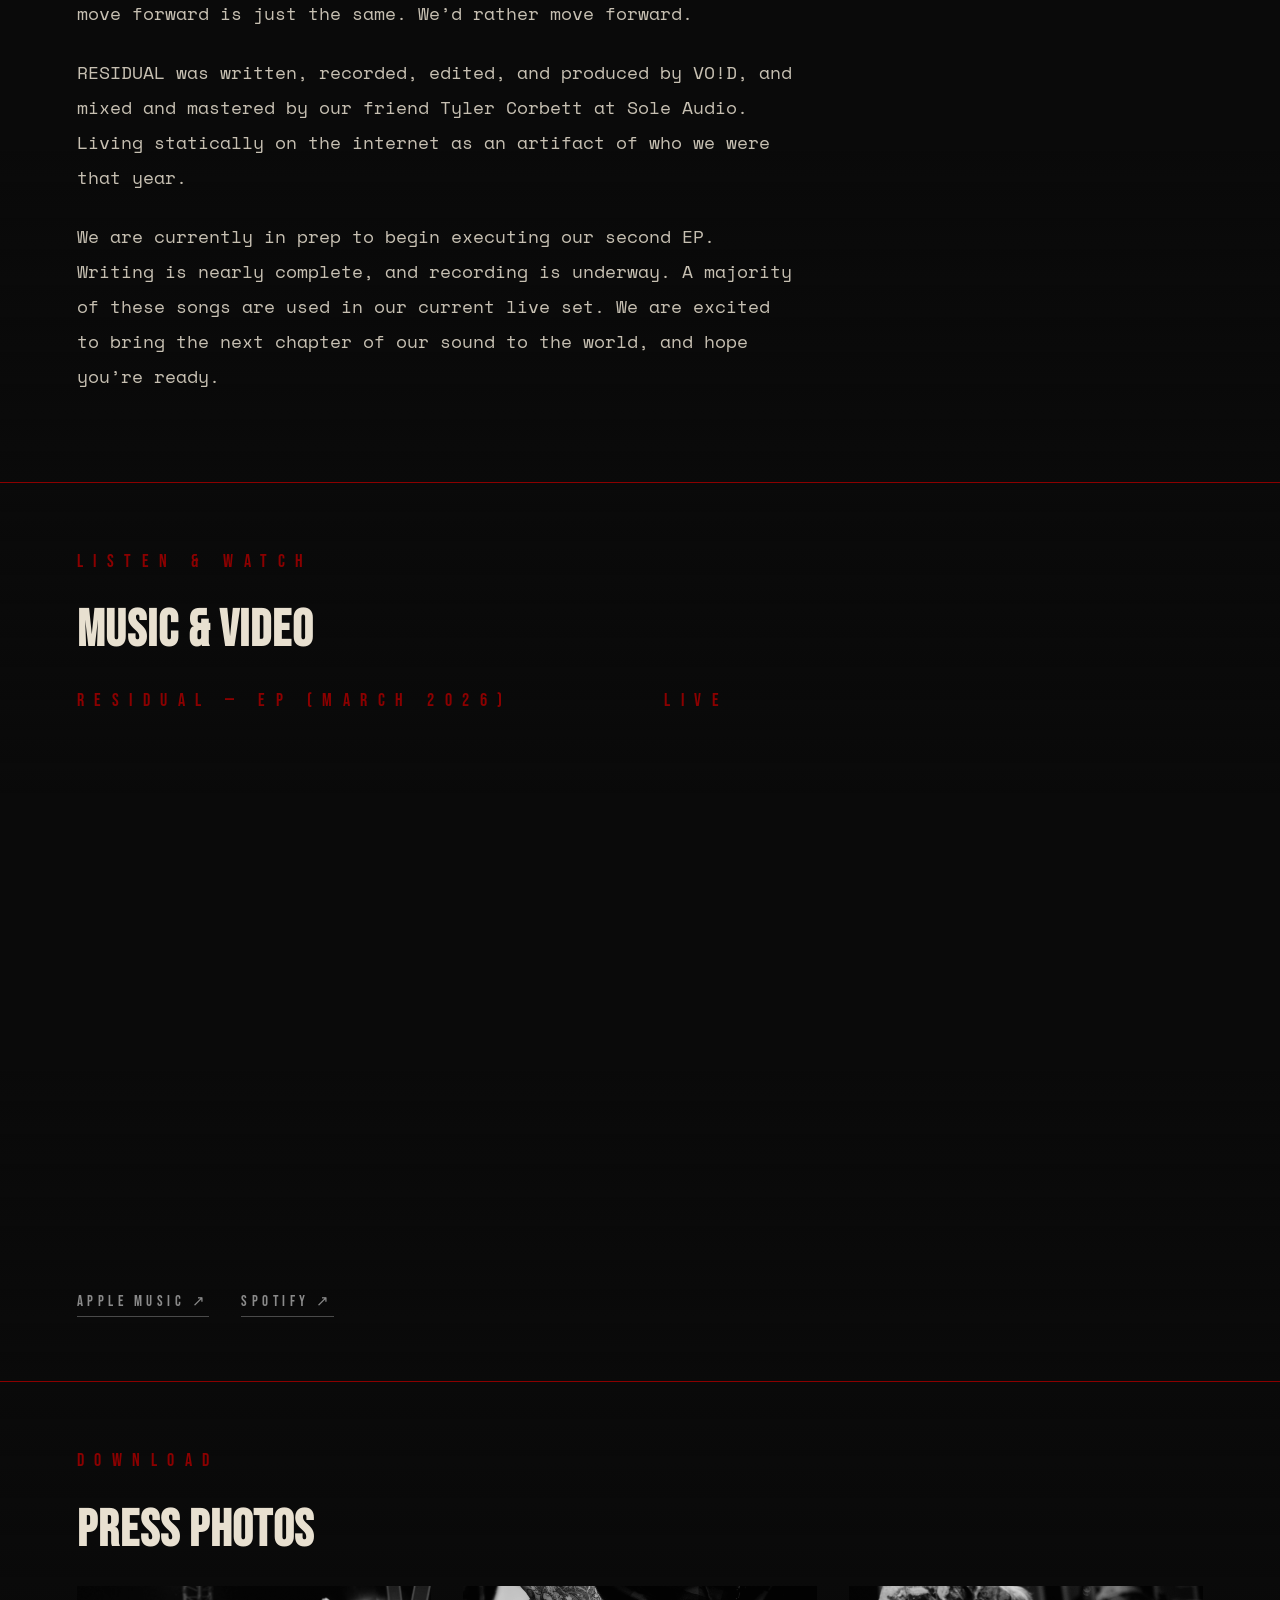
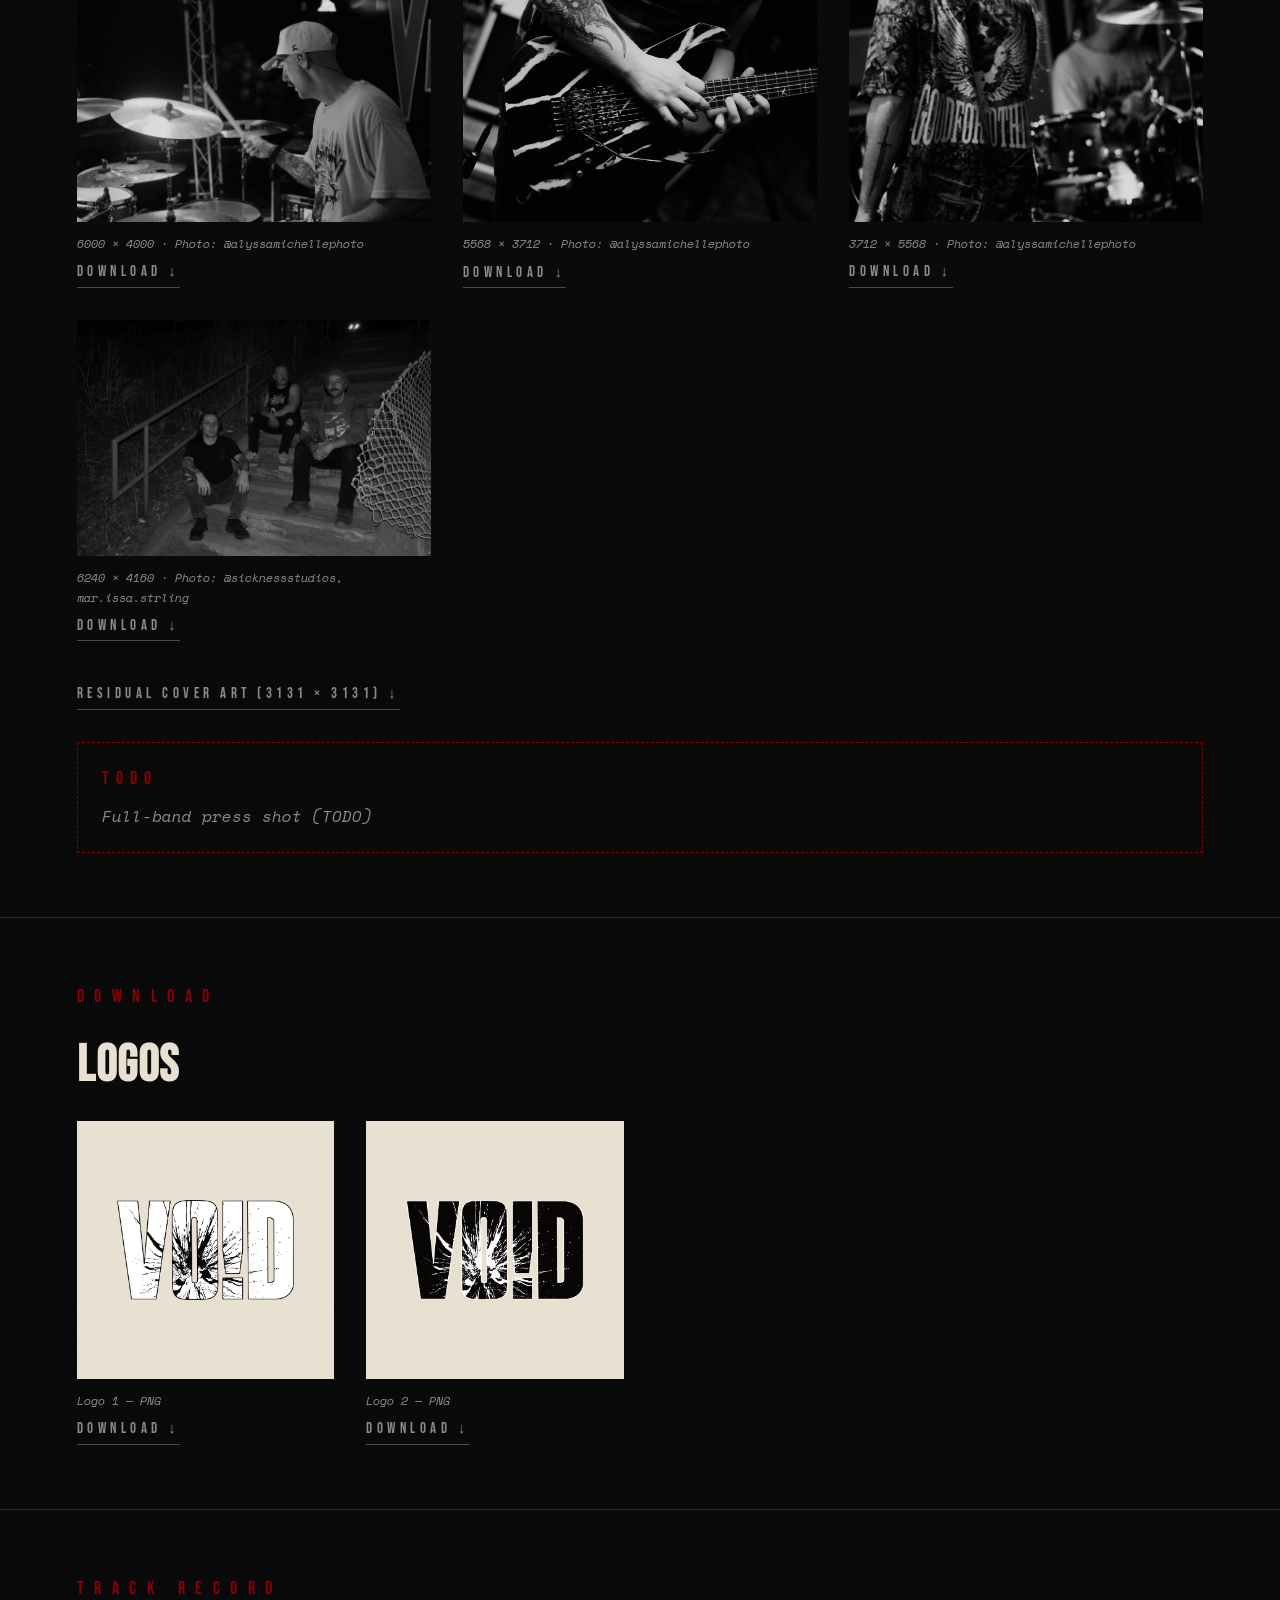
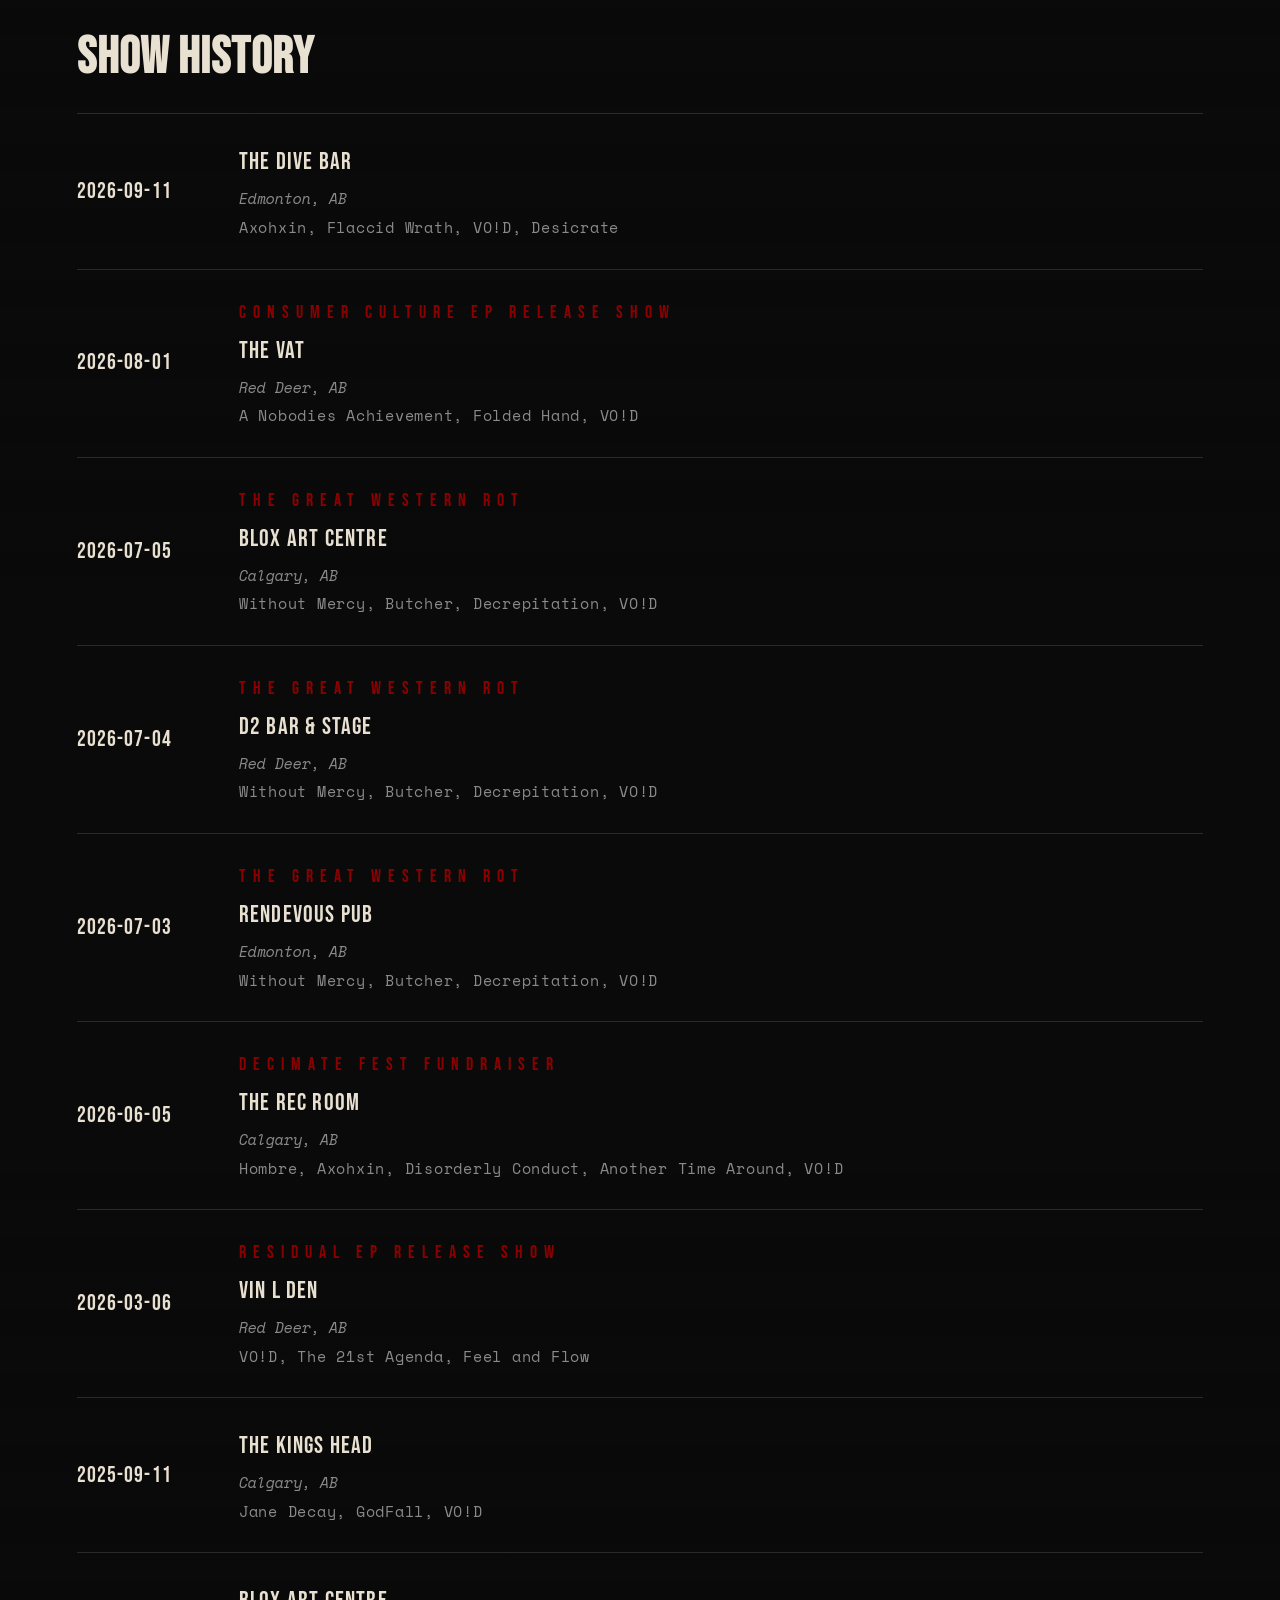
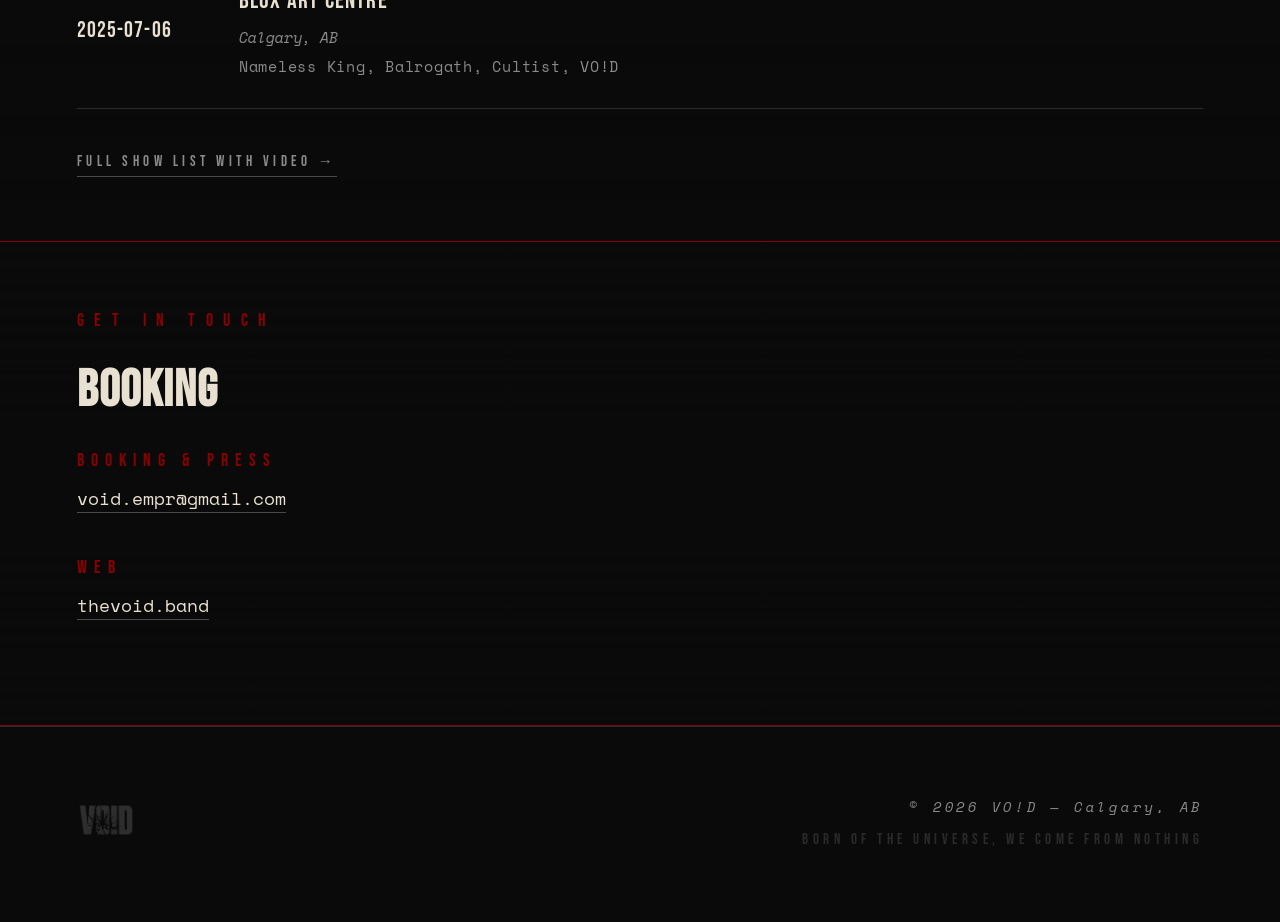
==== commit e23d7c8b: "cloudflare deploy adjustments" ====
--- a/epk.html
+++ b/epk.html
@@ -18,7 +18,13 @@
   <meta name="description" content="VO!D electronic press kit — bio, music, live video, press photos, logos, and booking contact. Calgary, Alberta.">
   <meta property="og:title" content="VO!D — Press Kit">
   <meta property="og:description" content="Bio, music, photos, and booking contact.">
-  <meta property="og:image" content="assets/images/og-image.jpg">
+  <!-- Absolute URL required, or Discord, Facebook and iMessage
+       will not show the preview image. -->
+  <meta property="og:image" content="https://thevoid.band/assets/images/og-image.jpg">
+  <meta property="og:url" content="https://thevoid.band/epk">
+
+  <!-- Tells search engines this is the real address, not a copy. -->
+  <link rel="canonical" href="https://thevoid.band/epk">
 
   <link rel="preconnect" href="https://fonts.googleapis.com">
   <link rel="preconnect" href="https://fonts.gstatic.com" crossorigin>
@@ -58,7 +64,7 @@
       <img class="epk-logo" src="assets/images/epk-logo.png" alt="VO!D">
       <div class="qr-block">
         <!-- QR to the site (assets/press/qr-site.*). Regenerate if the URL changes. -->
-        <img src="assets/press/qr-site.svg" alt="QR code: sickness-31.github.io/VOID-BAND" class="qr-img">
+        <img src="assets/press/qr-site.svg" alt="QR code: thevoid.band" class="qr-img">
         <div class="press-meta">
           <a href="assets/press/qr-site.svg" download class="text-link">SVG ↓</a>
           <a href="assets/press/qr-site.png" download class="text-link">PNG ↓</a>
@@ -347,12 +353,12 @@
       <span class="contact-label">Web</span>
       <p class="contact-value">
         <!-- CHANGE: site URL (regenerate the QR if it changes) -->
-        <a href="https://sickness-31.github.io/VOID-BAND/">sickness-31.github.io/VOID-BAND</a>
+        <a href="https://thevoid.band/">thevoid.band</a>
       </p>
     </div>
     <!-- phones: QR shows here instead of in the header -->
     <div class="qr-block qr-mobile">
-      <img src="assets/press/qr-site.svg" alt="QR code: sickness-31.github.io/VOID-BAND" class="qr-img">
+      <img src="assets/press/qr-site.svg" alt="QR code: thevoid.band" class="qr-img">
       <div class="press-meta">
         <a href="assets/press/qr-site.svg" download class="text-link">SVG ↓</a>
         <a href="assets/press/qr-site.png" download class="text-link">PNG ↓</a>
--- a/assets/css/site.css
+++ b/assets/css/site.css
@@ -445,6 +445,16 @@
   color: var(--mid-text);
   font-style: italic;
   font-size: var(--fs-md);
+}
+
+/* Shown in place of the merch grid while the catalogue is empty. */
+.merch-soon {
+  padding: 4rem 0;
+  font-family: var(--display);
+  font-size: var(--fs-lg);
+  letter-spacing: 0.6em;
+  color: var(--blood);
+  text-align: center;
 }
 
 /* wrapper for the YouTube embed iframe */
@@ -1014,6 +1024,237 @@
 #epk-contact .section-bg { background-image: url('../images/bg-epk-contact.jpg'); }
 
 
+
+/*
+================================================================
+MERCH — product cards and the order cart.
+Products come from data/merch.js; see assets/js/merch.js.
+================================================================
+*/
+.merch-photo {
+  aspect-ratio: 1;
+  overflow: hidden;
+  background: var(--dim);
+  margin-bottom: 2px;
+}
+.merch-photo img {
+  width: 100%; height: 100%;
+  object-fit: cover;
+  display: block;
+  filter: grayscale(60%);
+  transition: filter 0.3s;
+}
+.merch-card:hover .merch-photo img { filter: grayscale(0%); }
+
+.merch-thumbs { display: flex; gap: 2px; margin-bottom: 1.25rem; }
+.merch-thumb {
+  width: 44px; height: 44px;
+  padding: 0; border: 1px solid transparent;
+  background: none; cursor: pointer; overflow: hidden;
+}
+.merch-thumb.on { border-color: var(--blood); }
+.merch-thumb img { width: 100%; height: 100%; object-fit: cover; display: block; opacity: 0.6; }
+.merch-thumb.on img { opacity: 1; }
+
+.merch-card.is-out { opacity: 0.55; }
+
+.merch-variants { display: flex; flex-wrap: wrap; gap: 4px; margin: 1rem 0 0.75rem; }
+.merch-variant {
+  font-family: var(--display);
+  font-size: var(--fs-md);
+  letter-spacing: 0.15em;
+  color: var(--mid-text);
+  background: none;
+  border: 1px solid var(--dim);
+  padding: 0.35rem 0.75rem;
+  cursor: pointer;
+  transition: color 0.15s, border-color 0.15s;
+}
+.merch-variant[aria-pressed="true"] { color: var(--dirty); border-color: var(--dirty); }
+.merch-variant.is-out {
+  text-decoration: line-through;
+  opacity: 0.4;
+  cursor: not-allowed;
+}
+.merch-left {
+  font-size: var(--fs-2xs);
+  font-style: italic;
+  color: var(--blood);
+  margin-bottom: 0.5rem;
+}
+.merch-add {
+  font-family: var(--display);
+  font-size: var(--fs-md);
+  letter-spacing: 0.3em;
+  color: var(--dirty);
+  background: none;
+  border: 1px solid var(--dirty);
+  padding: 0.6rem 1.5rem;
+  cursor: pointer;
+  transition: background 0.15s, color 0.15s;
+}
+.merch-add:hover { background: var(--dirty); color: var(--black); }
+
+/* bar pinned to the bottom once something is in the cart */
+#cart-bar {
+  position: fixed;
+  left: 0; right: 0; bottom: 0;
+  z-index: 120;
+  display: flex;
+  align-items: center;
+  justify-content: space-between;
+  gap: 1rem;
+  padding: 1rem 6vw;
+  background: rgba(10,10,10,0.95);
+  backdrop-filter: blur(8px);
+  border-top: 1px solid var(--blood);
+}
+#cart-bar[hidden] { display: none; }
+.cart-summary {
+  font-family: var(--display);
+  font-size: var(--fs-lg);
+  letter-spacing: 0.2em;
+  color: var(--dirty);
+}
+
+#cart-overlay {
+  position: fixed;
+  top: 0; left: 0; right: 0; bottom: 0;
+  z-index: 200;
+  background: rgba(10,10,10,0.96);
+  display: flex;
+  align-items: flex-start;
+  justify-content: center;
+  overflow-y: auto;
+  padding: 2rem 1rem;
+}
+#cart-overlay[hidden] { display: none; }
+.cart-panel {
+  position: relative;
+  width: 100%;
+  max-width: 560px;
+  background: var(--black);
+  border: 1px solid var(--dim);
+  padding: 2rem;
+}
+.cart-x {
+  position: absolute;
+  top: 0.75rem; right: 1rem;
+  background: none; border: none;
+  color: var(--dirty);
+  font-size: 28px;
+  line-height: 1;
+  cursor: pointer;
+  opacity: 0.6;
+}
+.cart-x:hover { opacity: 1; }
+.cart-refline { font-size: var(--fs-md); color: var(--mid-text); margin-bottom: 1.5rem; }
+.cart-refline b { color: var(--dirty); font-family: var(--display); letter-spacing: 0.15em; }
+
+.cart-line {
+  display: grid;
+  grid-template-columns: 34px 1fr auto 28px;
+  gap: 0.5rem;
+  align-items: baseline;
+  padding: 0.6rem 0;
+  border-bottom: 1px solid var(--dim);
+  font-size: var(--fs-md);
+}
+.cart-qty { color: var(--mid-text); }
+.cart-name em { color: var(--mid-text); font-style: italic; }
+.cart-price { font-family: var(--display); letter-spacing: 0.1em; }
+.cart-remove {
+  background: none; border: none;
+  color: var(--mid-text);
+  font-size: 18px; line-height: 1;
+  cursor: pointer;
+}
+.cart-remove:hover { color: var(--blood); }
+.cart-totals { padding: 1rem 0 1.5rem; }
+.cart-subline {
+  display: flex;
+  justify-content: space-between;
+  font-size: var(--fs-md);
+  color: var(--mid-text);
+  padding: 0.15rem 0;
+}
+.cart-subline[hidden] { display: none; }
+.cart-subline em { font-style: italic; }
+.cart-total-line {
+  display: flex;
+  justify-content: space-between;
+  font-family: var(--display);
+  font-size: var(--fs-lg);
+  letter-spacing: 0.2em;
+  padding-top: 0.5rem;
+}
+
+.cart-field { display: block; margin-bottom: 1.25rem; }
+.cart-field > span {
+  display: block;
+  font-family: var(--display);
+  font-size: var(--fs-md);
+  letter-spacing: 0.3em;
+  color: var(--blood);
+  margin-bottom: 0.4rem;
+}
+.cart-field select {
+  width: 100%;
+  background: var(--dark);
+  color: var(--dirty);
+  border: 1px solid var(--dim);
+  font-family: var(--body);
+  font-size: var(--fs-md);
+  padding: 0.55rem 0.65rem;
+  outline: none;
+}
+.cart-field input[type="text"],
+.cart-field textarea {
+  width: 100%;
+  background: var(--dark);
+  color: var(--dirty);
+  border: 1px solid var(--dim);
+  font-family: var(--body);
+  font-size: var(--fs-md);
+  padding: 0.55rem 0.65rem;
+  outline: none;
+}
+.cart-field input:focus, .cart-field textarea:focus { border-color: var(--mid); }
+.cart-field textarea { min-height: 62px; resize: vertical; }
+.cart-radio {
+  display: block;
+  font-size: var(--fs-md);
+  color: var(--dirty);
+  margin-bottom: 0.25rem;
+  cursor: pointer;
+}
+.cart-radio input { accent-color: var(--blood); margin-right: 0.5rem; }
+.cart-how {
+  font-size: var(--fs-sm);
+  color: var(--mid-text);
+  font-style: italic;
+  line-height: 1.7;
+  margin-bottom: 0.5rem;
+}
+.cart-how a { color: var(--dirty); }
+.cart-two { display: grid; grid-template-columns: 1fr 1fr; gap: 1rem; }
+.cart-field input.bad, .cart-field textarea.bad { border-color: var(--blood); }
+.cart-warn { color: var(--blood); font-style: normal; }
+.cart-sent {
+  margin-top: 1rem;
+  padding: 0.75rem 1rem;
+  border: 1px solid var(--blood);
+  font-size: var(--fs-sm);
+  color: var(--dirty);
+}
+.cart-sent[hidden] { display: none; }
+
+@media (max-width: 700px) {
+  #cart-bar { padding: 0.75rem 5vw; }
+  .cart-two { grid-template-columns: 1fr; gap: 0; }
+  .cart-panel { padding: 1.5rem 1.25rem; }
+}
+
 /*
 ================================================================
 SHOWS PAGE
@@ -1385,7 +1626,8 @@
     --dim:   #DDDDDD;
   }
 
-  #nav, footer, .no-print, iframe, .hero-bg, .hero-overlay, .section-bg, .show-photos, .lightbox, .qr-mobile { display: none !important; }
+  #nav, footer, .no-print, iframe, .hero-bg, .hero-overlay, .section-bg, .show-photos, .lightbox, .qr-mobile,
+  #cart-bar, #cart-overlay { display: none !important; }
   .epk-header .qr-block { display: block !important; }   /* header QR prints at every width */
   .print-only { display: block; font-size: 9px; color: var(--mid); }
 
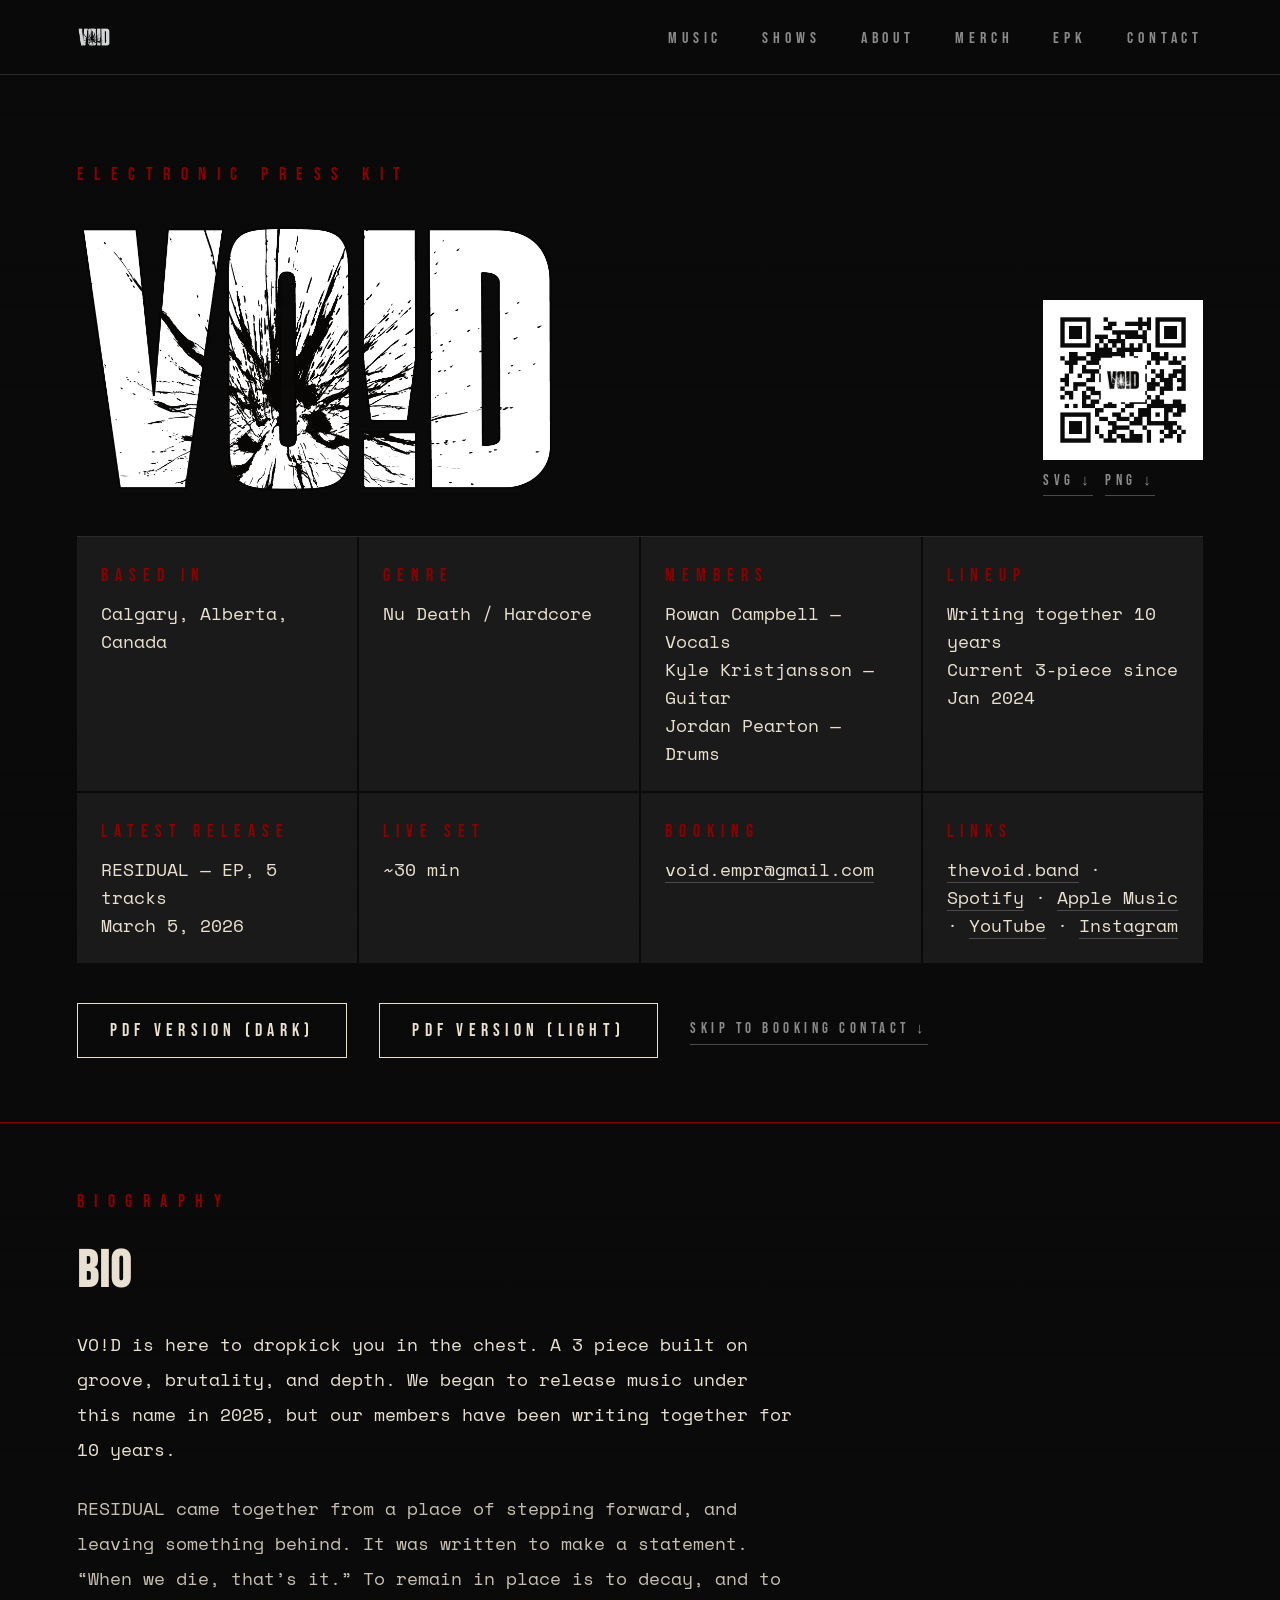
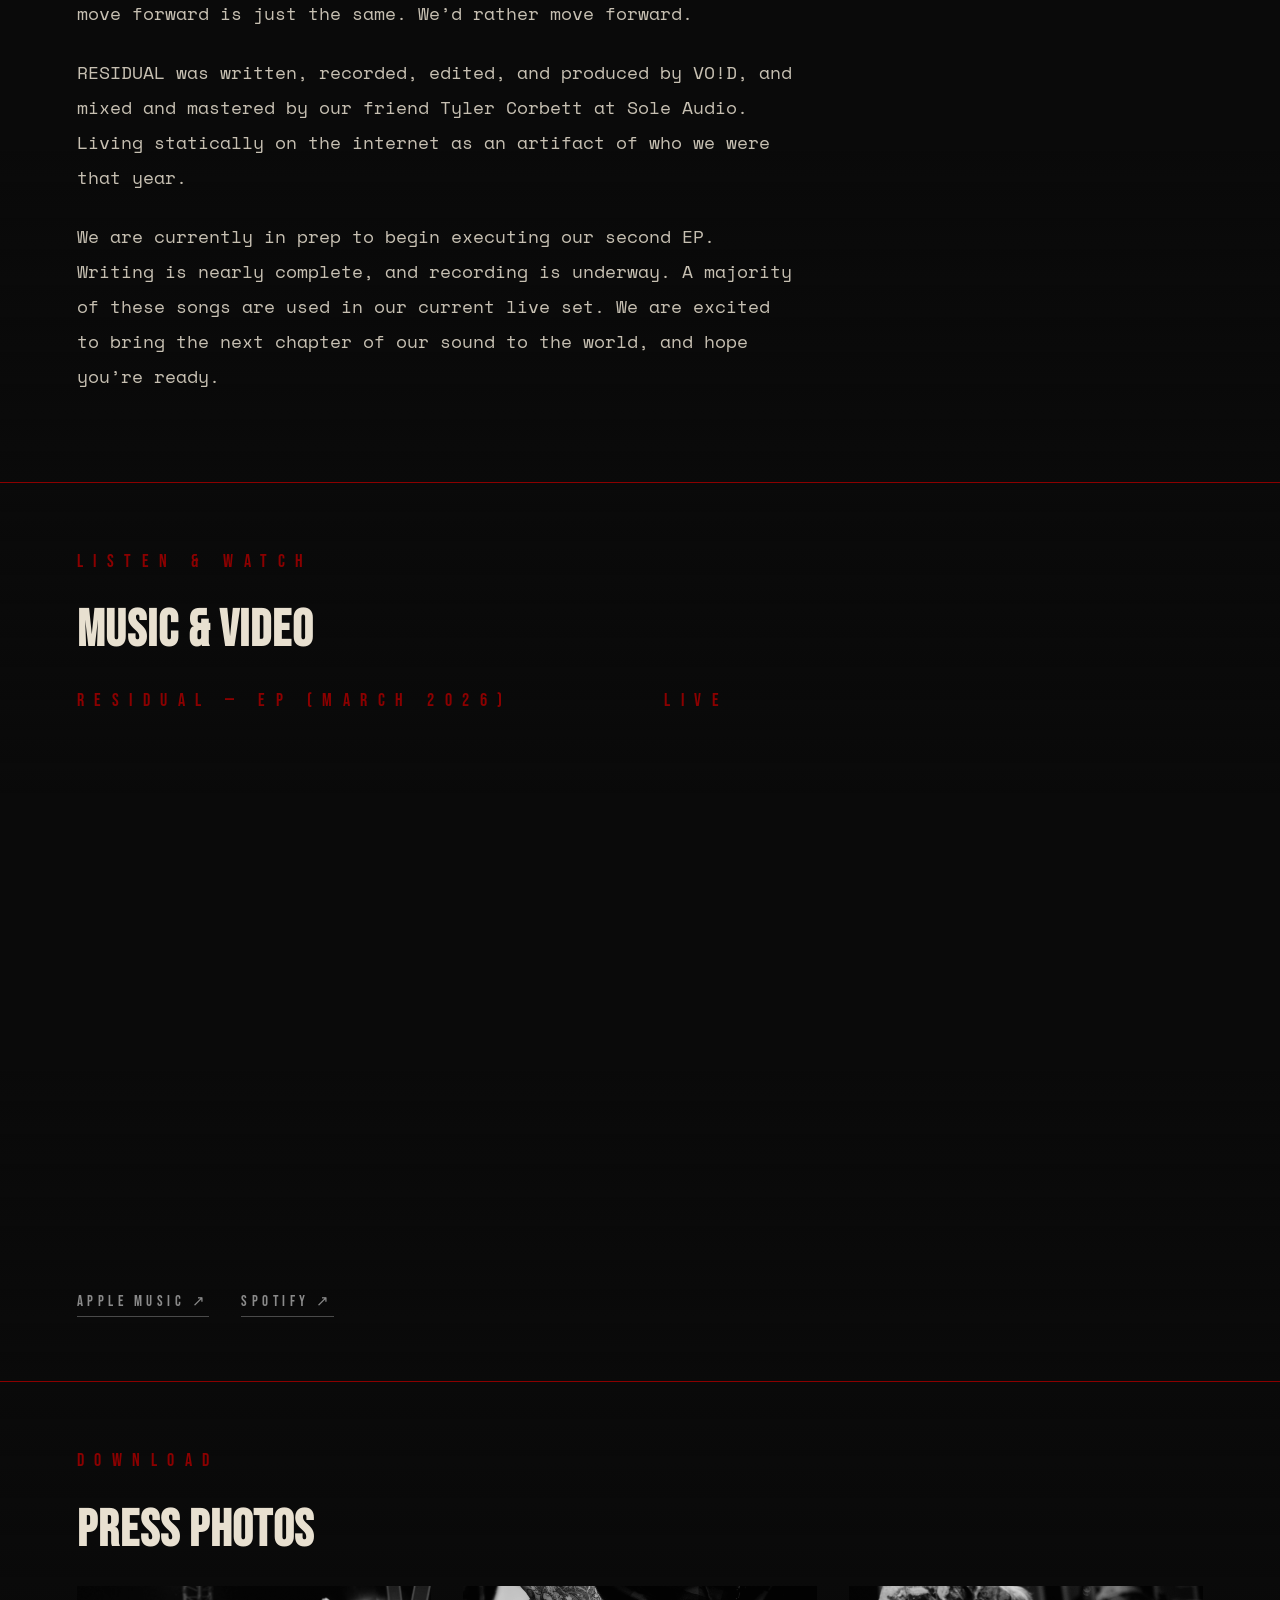
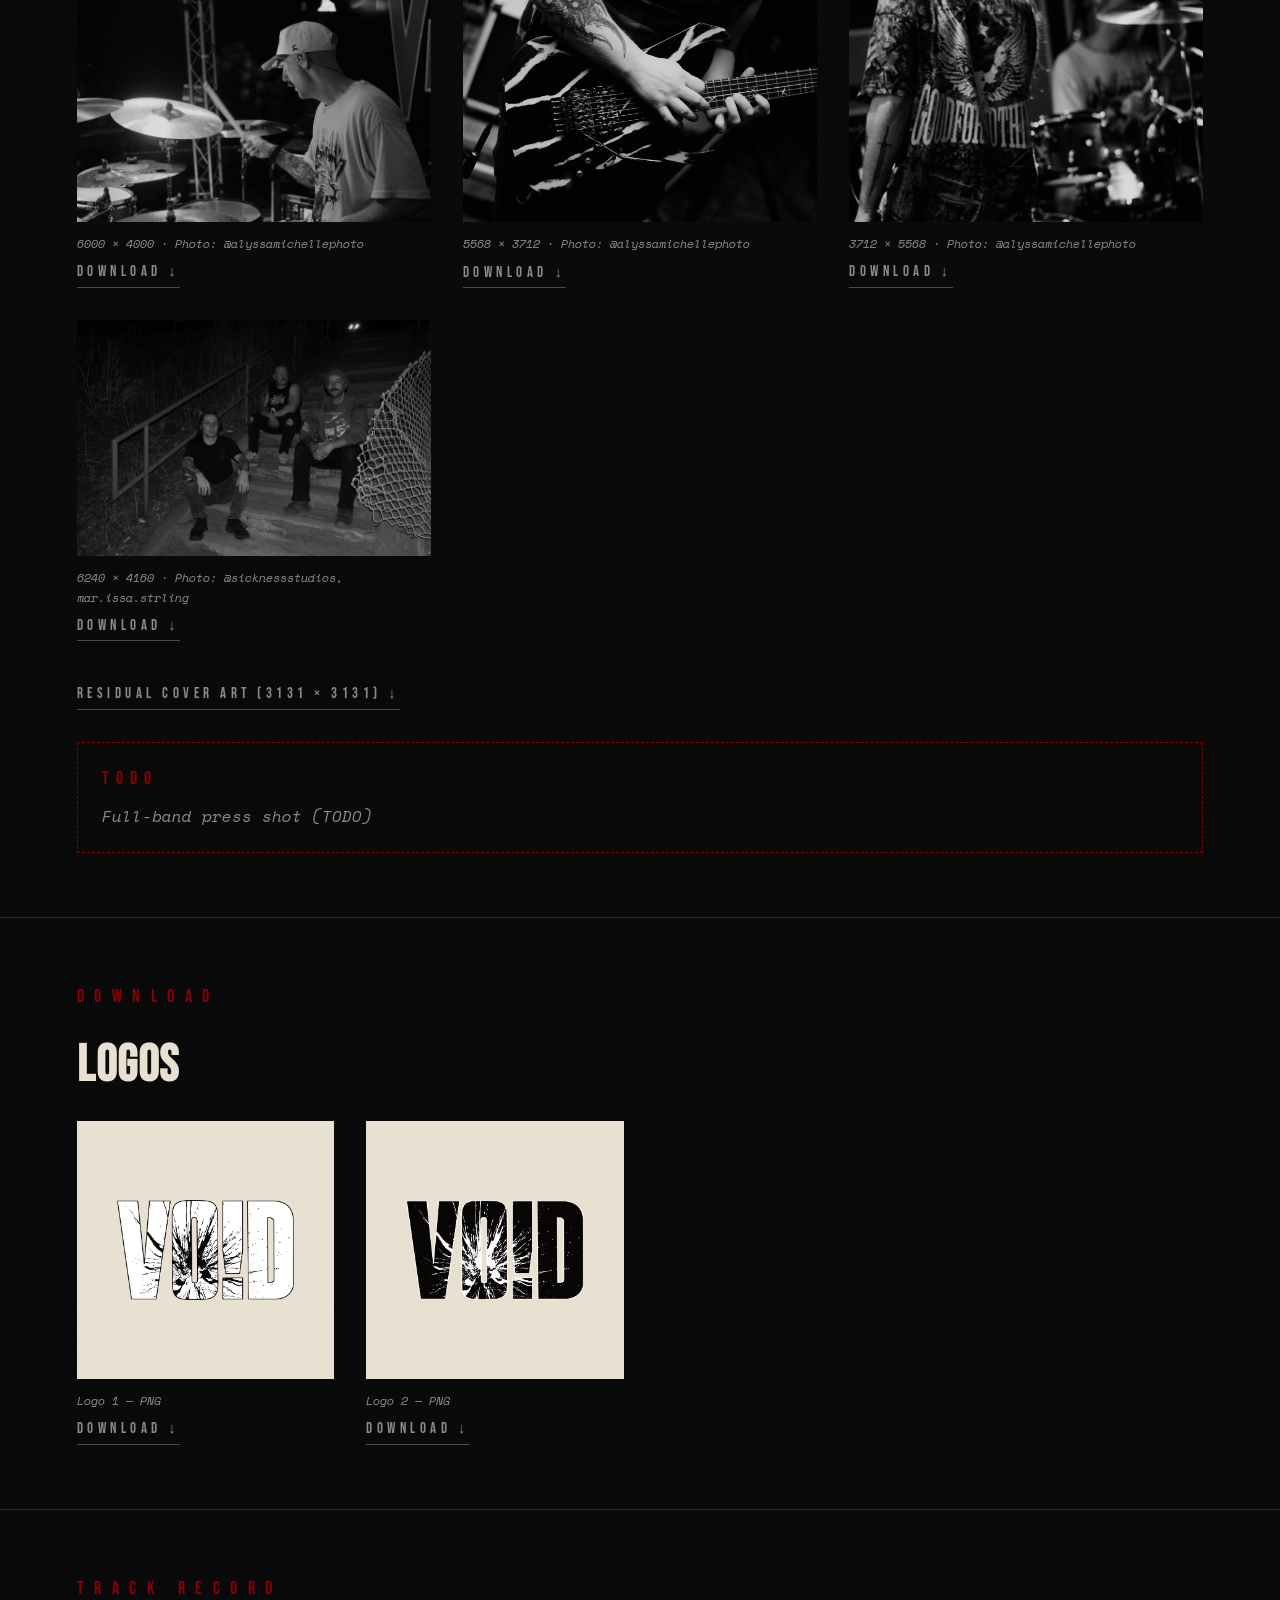
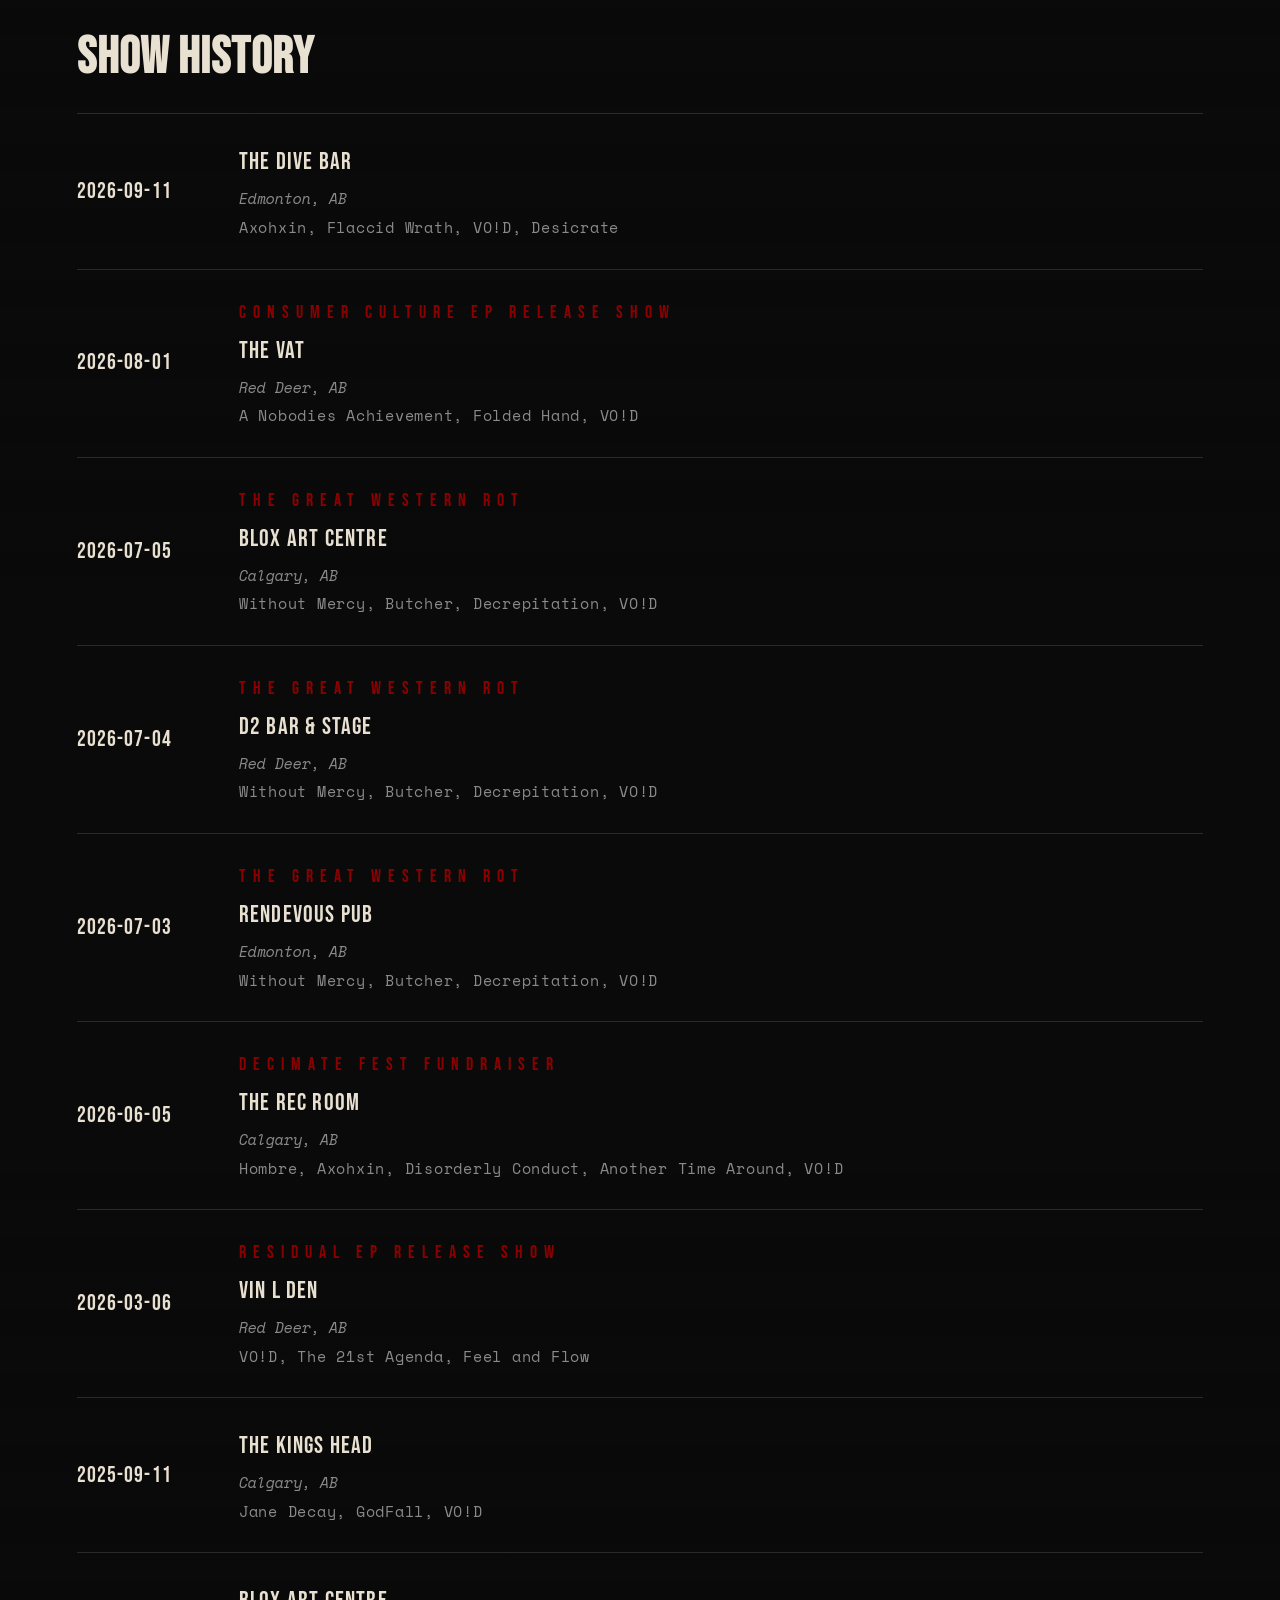
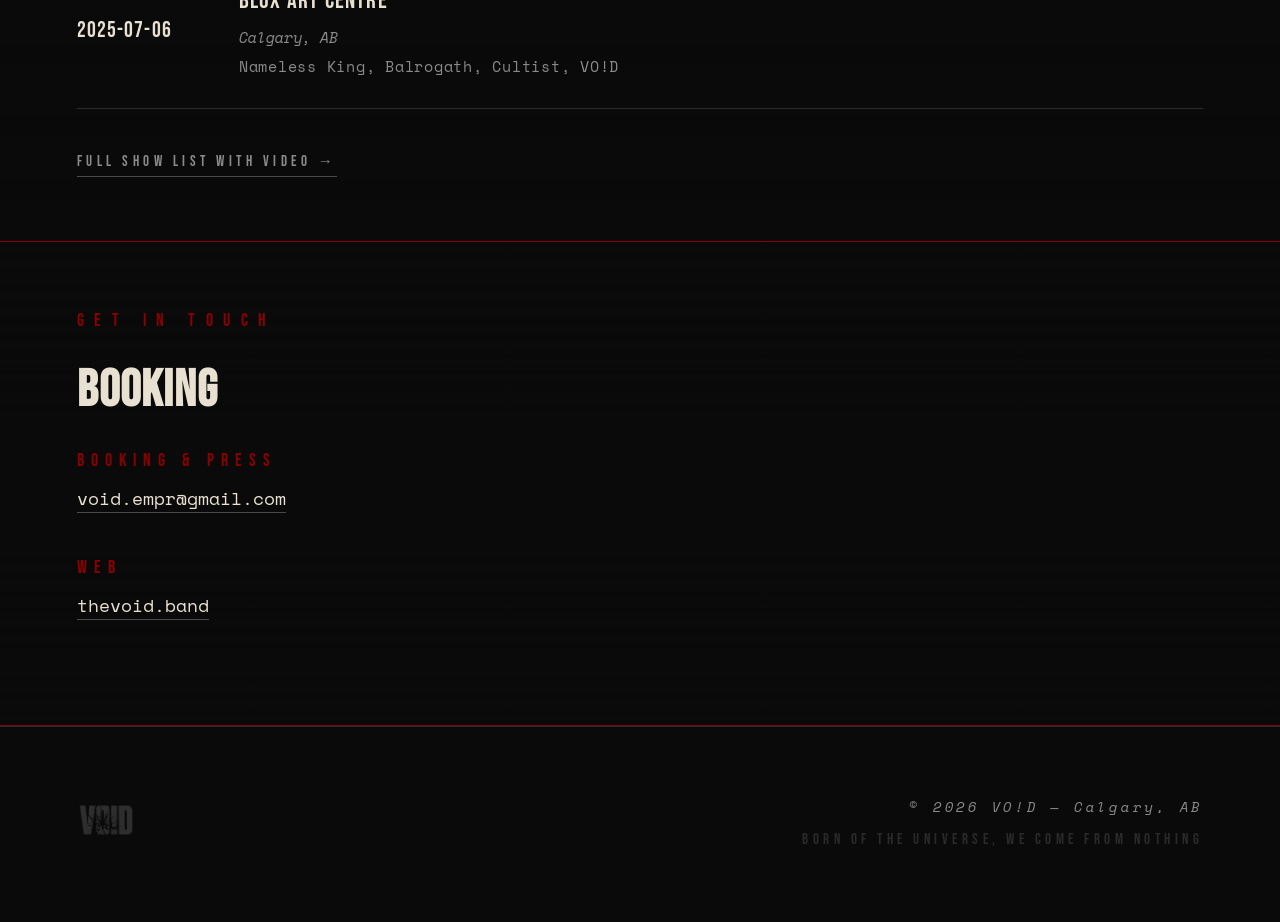
==== commit 055c6bc0: "Increase merch headline and add site link This update enlarges the merch 'coming soon' headline for " ====
--- a/epk.html
+++ b/epk.html
@@ -109,6 +109,7 @@
       <div class="epk-fact">
         <span class="epk-fact-label">Links</span>
         <div class="epk-fact-value">
+          <a href="https://thevoid.band/">thevoid.band</a> ·
           <a href="https://open.spotify.com/artist/7Hr36pXqkd8HszkUkhOIgz" target="_blank" rel="noopener">Spotify</a> ·
           <a href="https://music.apple.com/us/artist/vo-d/1657633364" target="_blank" rel="noopener">Apple Music</a> ·
           <a href="https://www.youtube.com/@void_yyc" target="_blank" rel="noopener">YouTube</a> ·
--- a/assets/css/site.css
+++ b/assets/css/site.css
@@ -451,7 +451,7 @@
 .merch-soon {
   padding: 4rem 0;
   font-family: var(--display);
-  font-size: var(--fs-lg);
+  font-size: calc(var(--fs-lg) * 2);
   letter-spacing: 0.6em;
   color: var(--blood);
   text-align: center;
